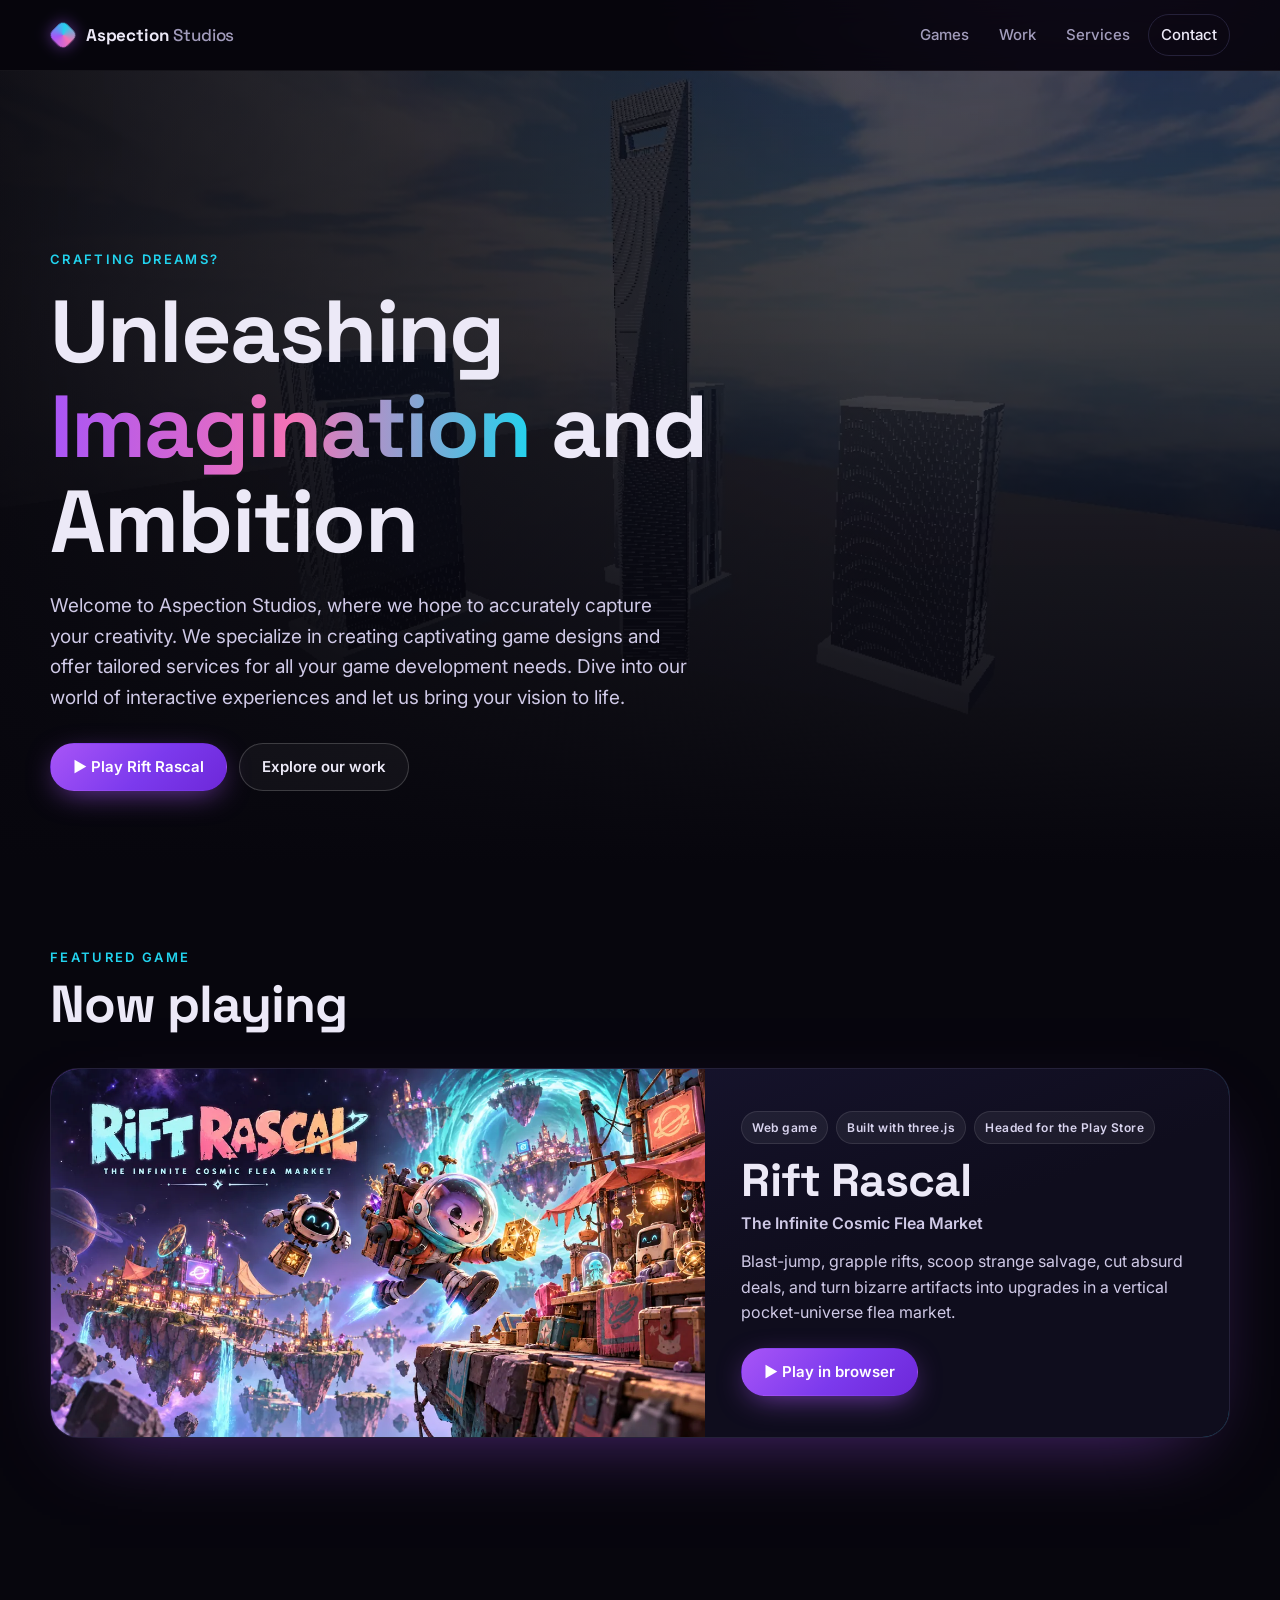
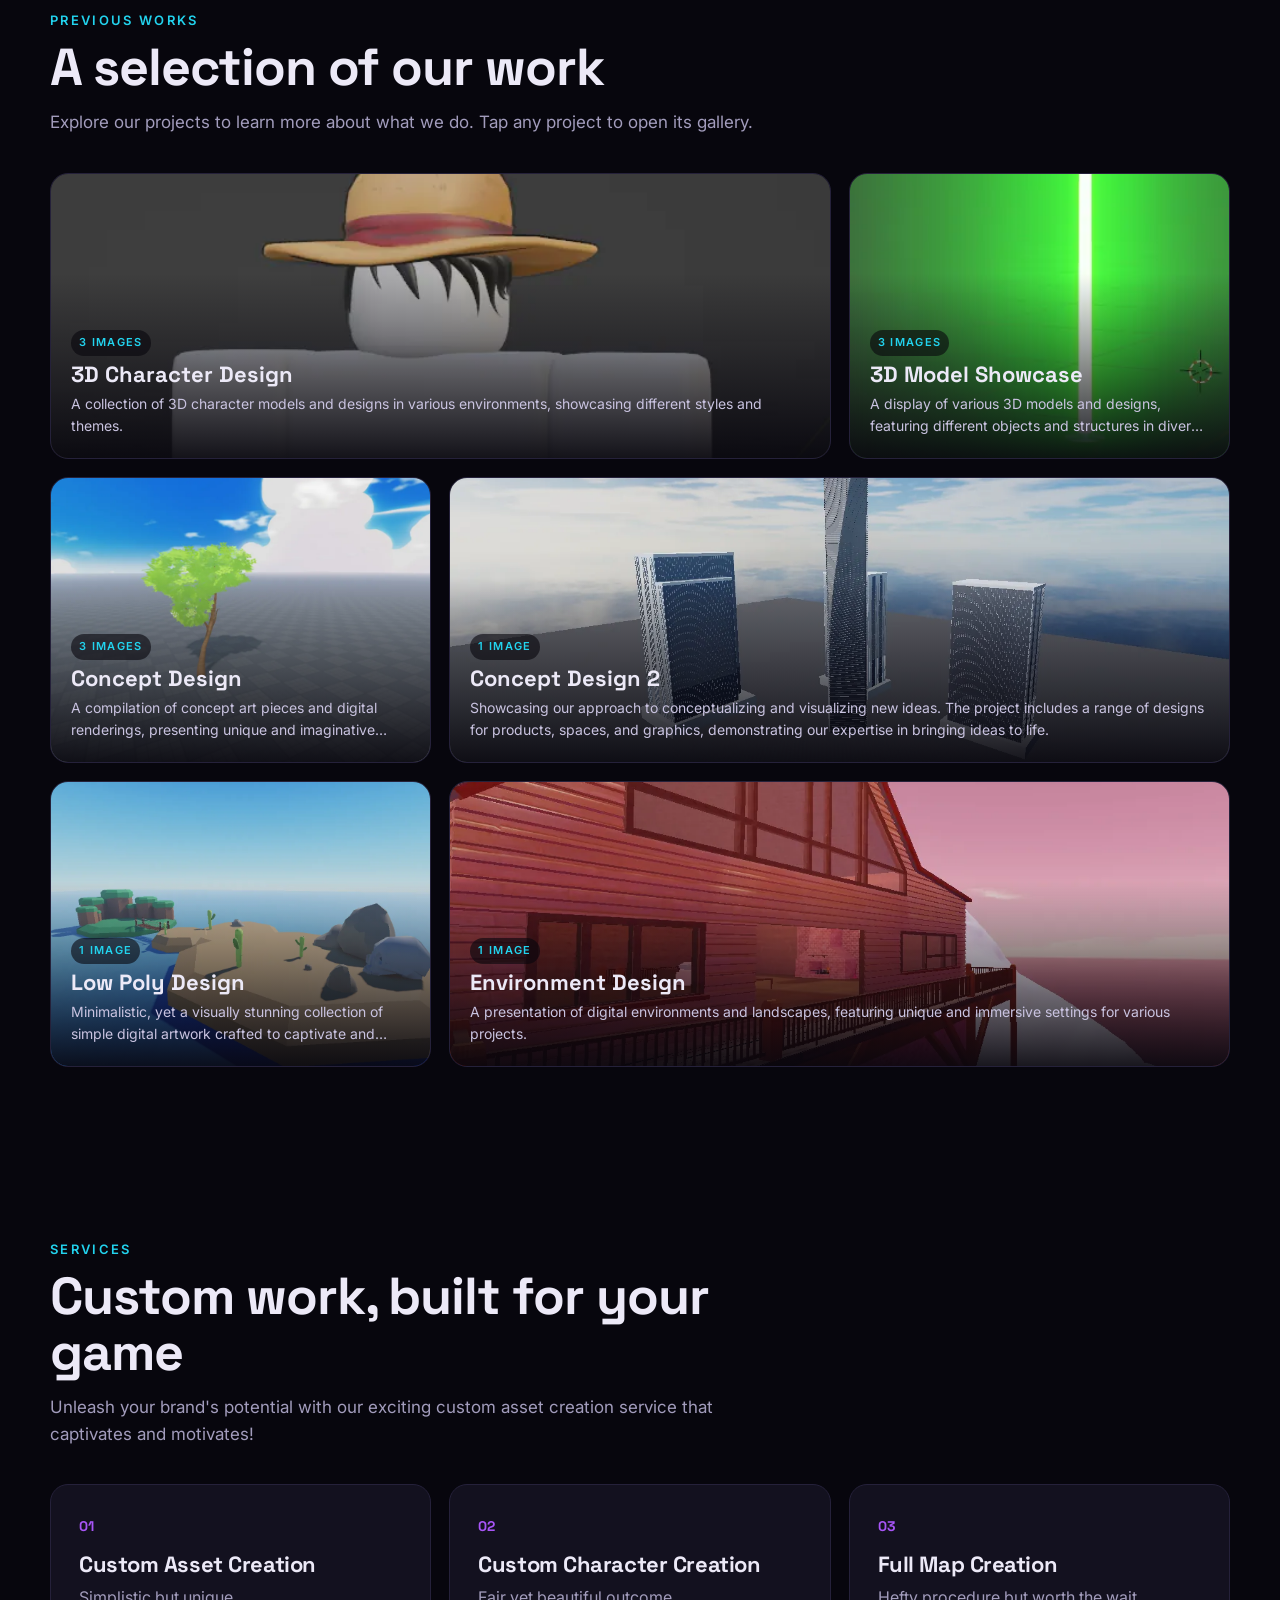
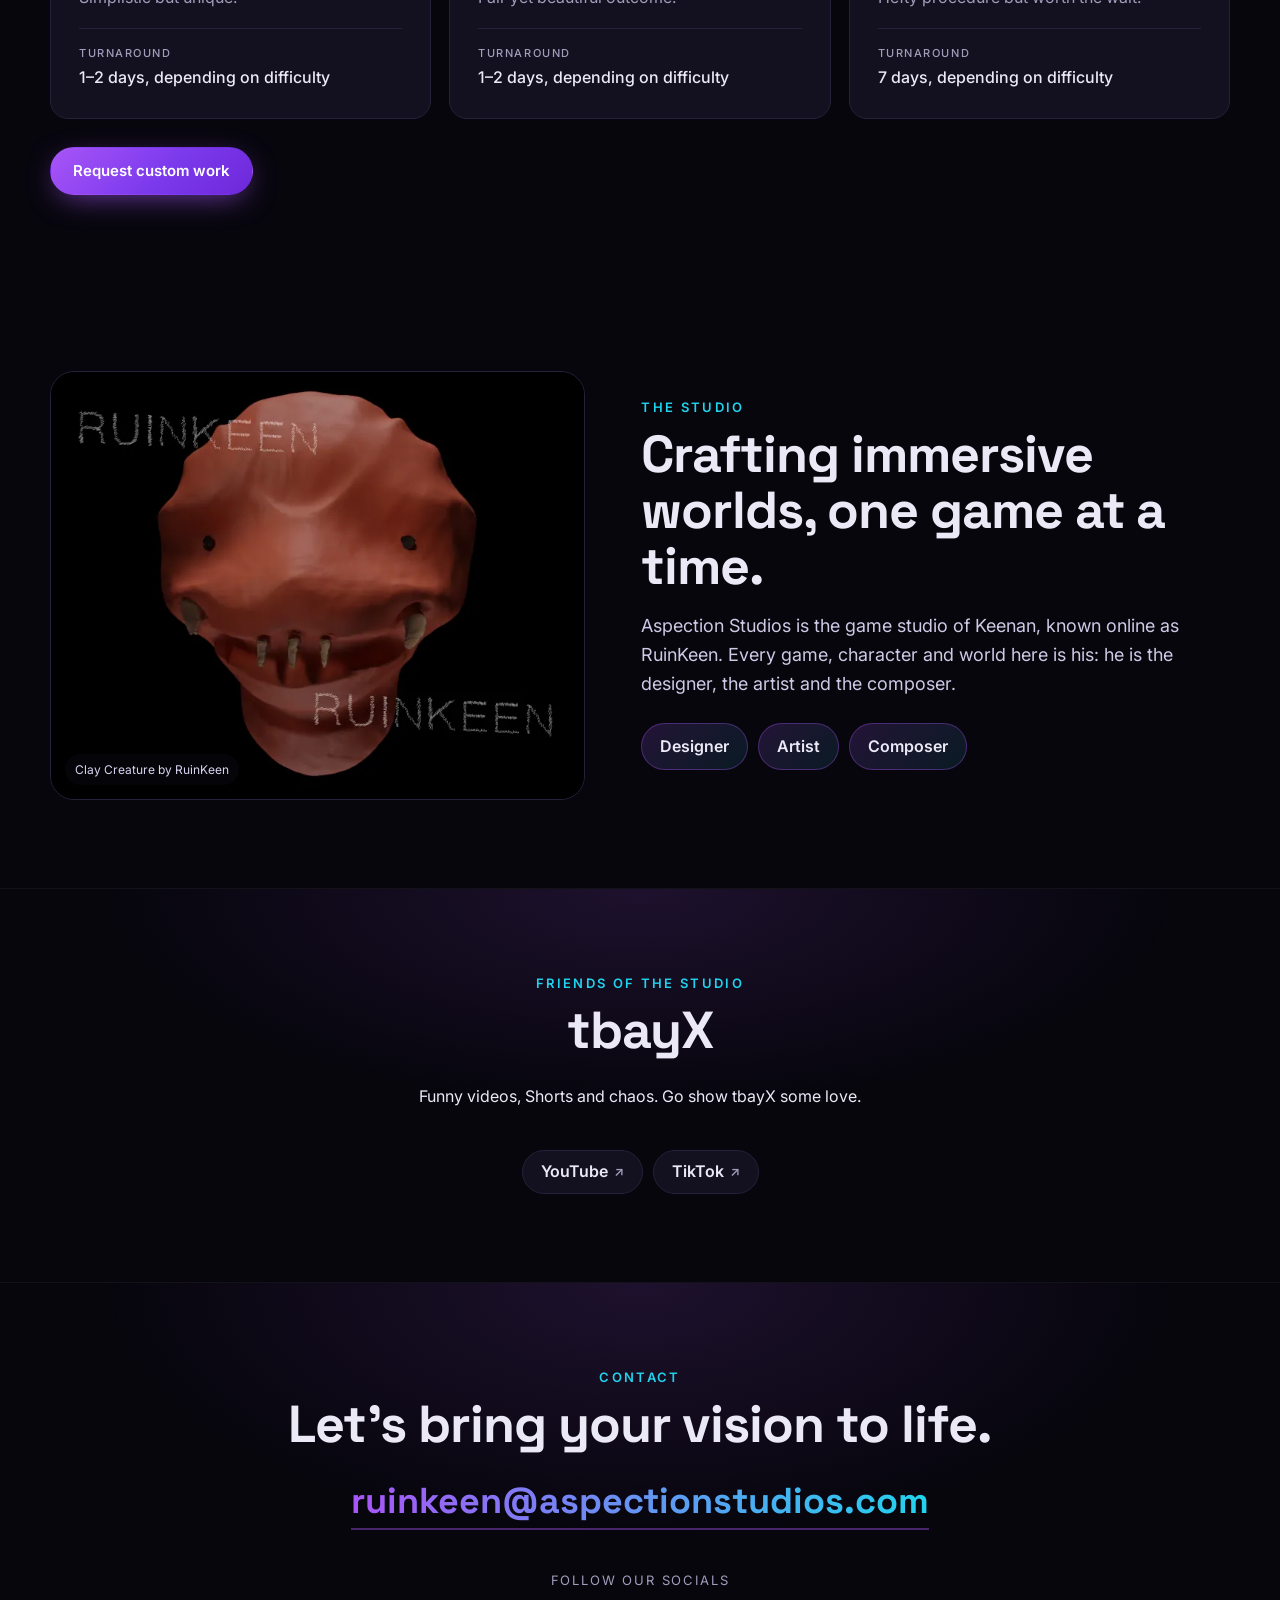
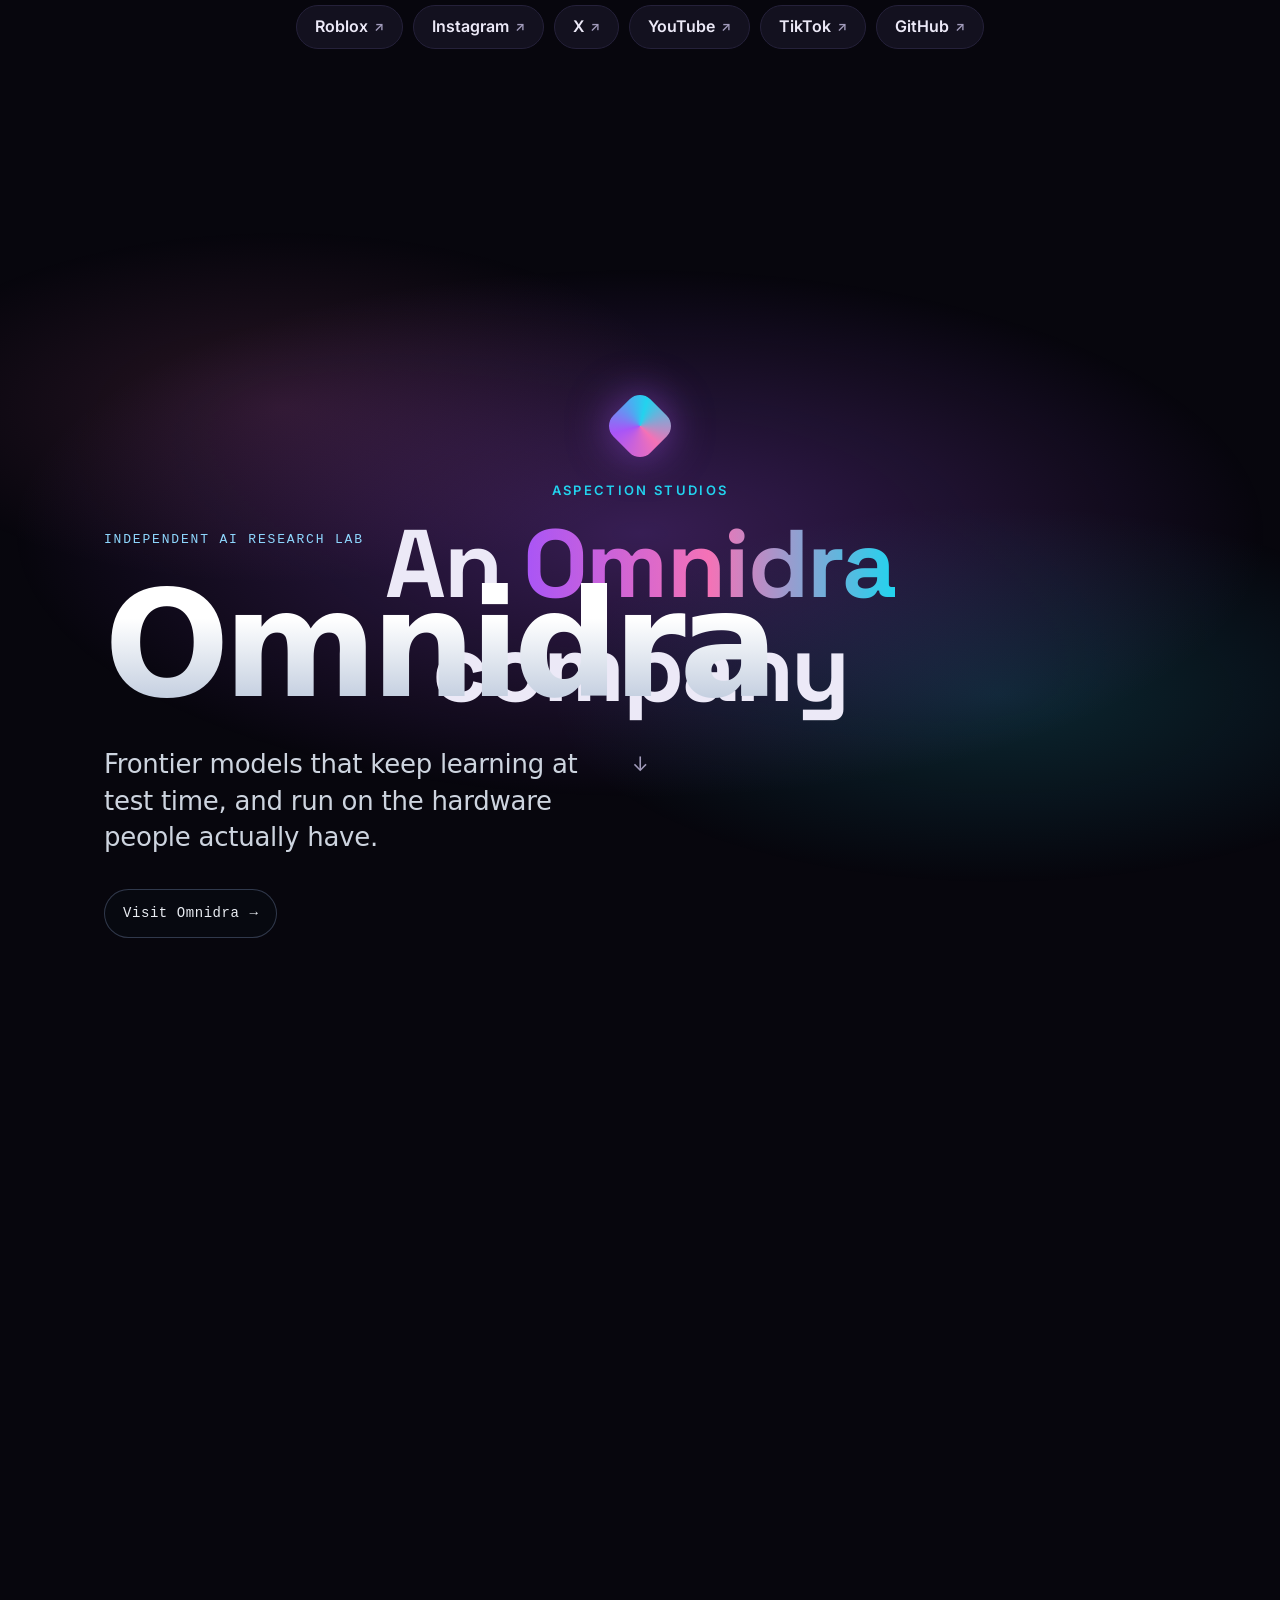
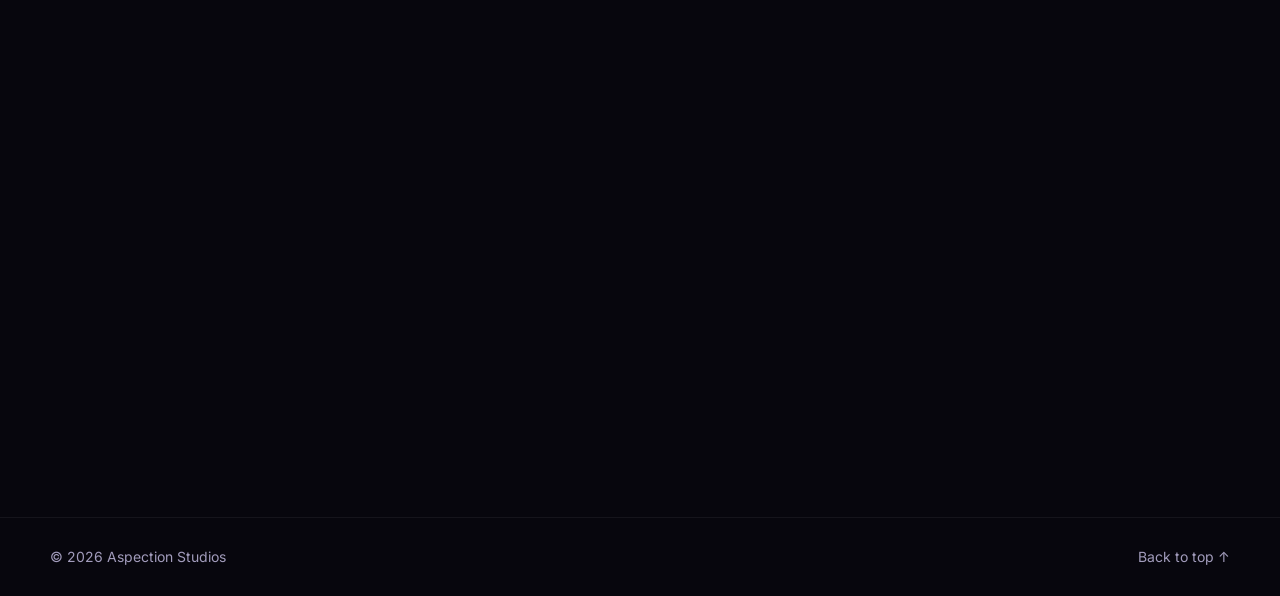
==== index.html @ e95fdbf9 "GitHub in the socials row; 'An Omnidra company' scroll crossfade into Omnidra; arrival intro from om" ====
<!doctype html>
<html lang="en">
<head>
<meta charset="utf-8">
<meta name="viewport" content="width=device-width, initial-scale=1, viewport-fit=cover">
<title>Aspection Studios — Crafting immersive worlds, one game at a time</title>
<meta name="description" content="Aspection Studios is an independent game studio. Game design, 3D characters, models and environments, and Rift Rascal, playable in your browser.">
<meta name="theme-color" content="#07060d">
<link rel="canonical" href="https://aspectionstudios.com/">
<meta property="og:type" content="website">
<meta property="og:title" content="Aspection Studios">
<meta property="og:description" content="Crafting immersive worlds, one game at a time. Play Rift Rascal in your browser.">
<meta property="og:url" content="https://aspectionstudios.com/">
<meta property="og:image" content="https://aspectionstudios.com/og.jpg">
<meta name="twitter:card" content="summary_large_image">
<link rel="icon" href="favicon.svg" type="image/svg+xml">
<link rel="preconnect" href="https://fonts.googleapis.com">
<link rel="preconnect" href="https://fonts.gstatic.com" crossorigin>
<link href="https://fonts.googleapis.com/css2?family=Space+Grotesk:wght@500;700&family=Inter:wght@400;500;600&display=swap" rel="stylesheet">
<script>try{if(/[?&]from=omnidra(&|$)/.test(location.search)&&!matchMedia("(prefers-reduced-motion: reduce)").matches)document.documentElement.classList.add("arrive")}catch(e){}</script>
<link rel="stylesheet" href="styles.css">
</head>
<body>
<a class="skip" href="#main">Skip to content</a>
<header class="nav" id="top">
  <a class="brand" href="#top" aria-label="Aspection Studios home"><span class="brand-mark" aria-hidden="true"></span><span>Aspection<b>Studios</b></span></a>
  <nav aria-label="Primary">
    <a href="#games">Games</a><a href="#work">Work</a><a href="#services">Services</a><a href="#contact" class="nav-cta">Contact</a>
  </nav>
</header>

<main id="main">
  <section class="hero">
    <div class="hero-bg" aria-hidden="true"><img src="img/concept2-towers.webp" alt="" fetchpriority="high"></div>
    <div class="hero-inner">
      <p class="eyebrow">Crafting Dreams?</p>
      <h1>Unleashing <span class="grad">Imagination</span> and Ambition</h1>
      <p class="lede">Welcome to Aspection Studios, where we hope to accurately capture your creativity. We specialize in creating captivating game designs and offer tailored services for all your game development needs. Dive into our world of interactive experiences and let us bring your vision to life.</p>
      <div class="hero-actions">
        <a class="btn btn-primary" href="https://riftrascal.sites.tab.bot/" target="_blank" rel="noopener">▶ Play Rift Rascal</a>
        <a class="btn btn-ghost" href="#work">Explore our work</a>
        <span class="btn btn-primary arrive-ghost" aria-hidden="true">Visit Aspection Studios <span>→</span></span>
      </div>
    </div>
  </section>

  <section class="section" id="games" aria-labelledby="games-h">
    <div class="section-head"><p class="kicker">Featured game</p><h2 id="games-h">Now playing</h2></div>
    <article class="feature">
      <a class="feature-art" href="https://riftrascal.sites.tab.bot/" target="_blank" rel="noopener" aria-label="Play Rift Rascal in your browser">
        <img src="img/rift-rascal.webp" alt="Rift Rascal: The Infinite Cosmic Flea Market" loading="lazy" decoding="async">
      </a>
      <div class="feature-body">
        <div class="tags"><span>Web game</span><span>Built with three.js</span><span>Headed for the Play Store</span></div>
        <h3>Rift Rascal</h3>
        <p class="feature-sub">The Infinite Cosmic Flea Market</p>
        <p>Blast-jump, grapple rifts, scoop strange salvage, cut absurd deals, and turn bizarre artifacts into upgrades in a vertical pocket-universe flea market.</p>
        <a class="btn btn-primary" href="https://riftrascal.sites.tab.bot/" target="_blank" rel="noopener">▶ Play in browser</a>
      </div>
    </article>
  </section>

  <section class="section" id="work" aria-labelledby="work-h">
    <div class="section-head"><p class="kicker">Previous works</p><h2 id="work-h">A selection of our work</h2><p class="section-sub">Explore our projects to learn more about what we do. Tap any project to open its gallery.</p></div>
    <div class="work-grid">
      <button class="work-card work-card--wide" type="button" data-project="char" aria-label="Open 3D Character Design gallery">
        <img src="img/char-straw-hat.webp" alt="3D Character Design" loading="lazy" decoding="async">
        <span class="work-meta"><span class="work-count">3 images</span><span class="work-title">3D Character Design</span><span class="work-desc">A collection of 3D character models and designs in various environments, showcasing different styles and themes.</span></span>
      </button>
      <button class="work-card" type="button" data-project="model" aria-label="Open 3D Model Showcase gallery">
        <img src="img/model-saber.webp" alt="3D Model Showcase" loading="lazy" decoding="async">
        <span class="work-meta"><span class="work-count">3 images</span><span class="work-title">3D Model Showcase</span><span class="work-desc">A display of various 3D models and designs, featuring different objects and structures in diverse settings.</span></span>
      </button>
      <button class="work-card" type="button" data-project="concept" aria-label="Open Concept Design gallery">
        <img src="img/concept-tree.webp" alt="Concept Design" loading="lazy" decoding="async">
        <span class="work-meta"><span class="work-count">3 images</span><span class="work-title">Concept Design</span><span class="work-desc">A compilation of concept art pieces and digital renderings, presenting unique and imaginative designs for various projects.</span></span>
      </button>
      <button class="work-card work-card--wide" type="button" data-project="concept2" aria-label="Open Concept Design 2 gallery">
        <img src="img/concept2-towers.webp" alt="Concept Design 2" loading="lazy" decoding="async">
        <span class="work-meta"><span class="work-count">1 image</span><span class="work-title">Concept Design 2</span><span class="work-desc">Showcasing our approach to conceptualizing and visualizing new ideas. The project includes a range of designs for products, spaces, and graphics, demonstrating our expertise in bringing ideas to life.</span></span>
      </button>
      <button class="work-card" type="button" data-project="lowpoly" aria-label="Open Low Poly Design gallery">
        <img src="img/lowpoly-island.webp" alt="Low Poly Design" loading="lazy" decoding="async">
        <span class="work-meta"><span class="work-count">1 image</span><span class="work-title">Low Poly Design</span><span class="work-desc">Minimalistic, yet a visually stunning collection of simple digital artwork crafted to captivate and inspire.</span></span>
      </button>
      <button class="work-card work-card--wide" type="button" data-project="env" aria-label="Open Environment Design gallery">
        <img src="img/env-cabin.webp" alt="Environment Design" loading="lazy" decoding="async">
        <span class="work-meta"><span class="work-count">1 image</span><span class="work-title">Environment Design</span><span class="work-desc">A presentation of digital environments and landscapes, featuring unique and immersive settings for various projects.</span></span>
      </button>
    </div>
  </section>

  <section class="section" id="services" aria-labelledby="services-h">
    <div class="section-head"><p class="kicker">Services</p><h2 id="services-h">Custom work, built for your game</h2><p class="section-sub">Unleash your brand's potential with our exciting custom asset creation service that captivates and motivates!</p></div>
    <div class="services">
      <article class="service"><span class="service-n">01</span><h3>Custom Asset Creation</h3><p>Simplistic but unique.</p><p class="turn"><span>Turnaround</span>1–2 days, depending on difficulty</p></article>
      <article class="service"><span class="service-n">02</span><h3>Custom Character Creation</h3><p>Fair yet beautiful outcome.</p><p class="turn"><span>Turnaround</span>1–2 days, depending on difficulty</p></article>
      <article class="service"><span class="service-n">03</span><h3>Full Map Creation</h3><p>Hefty procedure but worth the wait.</p><p class="turn"><span>Turnaround</span>7 days, depending on difficulty</p></article>
    </div>
    <div class="services-cta"><a class="btn btn-primary" href="mailto:ruinkeen@aspectionstudios.com?subject=Custom%20work%20request">Request custom work</a></div>
  </section>

  <section class="section studio" aria-labelledby="studio-h">
    <div class="studio-art"><img src="img/clay-creature.webp" alt="Clay Creature by RuinKeen" loading="lazy" decoding="async"><span class="cap">Clay Creature by RuinKeen</span></div>
    <div class="studio-body">
      <p class="kicker">The studio</p>
      <h2 id="studio-h">Crafting immersive worlds, one game at a time.</h2>
      <p>Aspection Studios is the game studio of Keenan, known online as RuinKeen. Every game, character and world here is his: he is the designer, the artist and the composer.</p>
      <ul class="roles"><li>Designer</li><li>Artist</li><li>Composer</li></ul>
    </div>
  </section>

  <section class="section contact friends" id="friends" aria-labelledby="friends-h">
    <p class="kicker">Friends of the studio</p>
    <h2 id="friends-h">tbayX</h2>
    <p>Funny videos, Shorts and chaos. Go show tbayX some love.</p>
    <div class="socials-wrap">
      <div class="socials">
          <a class="social" href="https://www.youtube.com/@rTbayXr" target="_blank" rel="noopener">YouTube<span aria-hidden="true">↗</span></a>
          <a class="social" href="https://www.tiktok.com/@tbayx" target="_blank" rel="noopener">TikTok<span aria-hidden="true">↗</span></a>
      </div>
    </div>
  </section>

  <section class="section contact" id="contact" aria-labelledby="contact-h">
    <p class="kicker">Contact</p>
    <h2 id="contact-h">Let's bring your vision to life.</h2>
    <a class="email" href="mailto:ruinkeen@aspectionstudios.com">ruinkeen@aspectionstudios.com</a>
    <div class="socials-wrap"><p class="small">Follow our socials</p>
      <div class="socials">
          <a class="social" href="https://www.roblox.com/groups/17064824/Aspection-Studios#!/about" target="_blank" rel="noopener">Roblox<span aria-hidden="true">↗</span></a>
          <a class="social" href="https://www.instagram.com/ruinkeen" target="_blank" rel="noopener">Instagram<span aria-hidden="true">↗</span></a>
          <a class="social" href="https://x.com/ruinkeenn" target="_blank" rel="noopener">X<span aria-hidden="true">↗</span></a>
          <a class="social" href="https://www.youtube.com/@RuinKeen" target="_blank" rel="noopener">YouTube<span aria-hidden="true">↗</span></a>
          <a class="social" href="https://www.tiktok.com/@realruinkeen" target="_blank" rel="noopener">TikTok<span aria-hidden="true">↗</span></a>
          <a class="social" href="https://github.com/AspectionStudios" target="_blank" rel="noopener">GitHub<span aria-hidden="true">↗</span></a>
      </div>
    </div>
  </section>
  <section class="xf xf-omni" id="omnidra" aria-labelledby="xf-h" data-end>
    <div class="xf-stage">
      <div class="xf-bg xf-bg-from" aria-hidden="true"></div>
      <div class="xf-bg xf-bg-to" aria-hidden="true"><div class="xo-glow"></div><canvas class="xo-field"></canvas><div class="xo-veil"></div></div>
      <div class="xf-from">
        <span class="xf-mark" aria-hidden="true"></span>
        <p class="kicker">Aspection Studios</p>
        <h2 id="xf-h">An <span class="grad">Omnidra</span> company</h2>
        <p class="xf-hint" aria-hidden="true">↓</p>
      </div>
      <div class="xf-to xo">
        <div class="xo-nav" aria-hidden="true">
          <span class="xo-brand"><svg class="xo-mark" viewBox="0 0 32 32" aria-hidden="true"><circle cx="13.5" cy="18.5" r="9" fill="none" stroke="currentColor" stroke-width="2.6"/><circle cx="25.8" cy="6.2" r="3.9" fill="#8fd8ff"/></svg><span>Omnidra</span></span>
          <span class="xo-links"><span>Research</span><span>Contact</span></span>
        </div>
        <div class="xo-copy">
          <p class="xo-eyebrow">Independent AI research lab</p>
          <p class="xo-h1">Omnidra</p>
          <p class="xo-mission">Frontier models that keep learning at test time, and run on the hardware people actually have.</p>
          <a class="xo-cta" href="https://omnidraglobal.com/?from=aspection">Visit Omnidra <span aria-hidden="true">→</span></a>
        </div>
      </div>
    </div>
  </section>
</main>

<footer class="foot"><span>© 2026 Aspection Studios</span><a href="#top">Back to top ↑</a></footer>

<dialog class="lightbox" id="lightbox" aria-label="Project gallery">
  <div class="lb-top"><h3 id="lb-title"></h3><span id="lb-count"></span><button class="lb-close" type="button" aria-label="Close gallery">✕</button></div>
  <div class="lb-stage"><button class="lb-nav lb-prev" type="button" aria-label="Previous image">‹</button><img id="lb-img" alt=""><button class="lb-nav lb-next" type="button" aria-label="Next image">›</button></div>
</dialog>
<script>window.GALLERY={"char": {"title": "3D Character Design", "images": ["img/char-straw-hat.webp", "img/char-demon.webp", "img/char-blue.webp"]}, "model": {"title": "3D Model Showcase", "images": ["img/model-saber.webp", "img/model-car.webp", "img/model-glass.webp"]}, "concept": {"title": "Concept Design", "images": ["img/concept-tree.webp", "img/concept-house.webp", "img/concept-hand.webp"]}, "concept2": {"title": "Concept Design 2", "images": ["img/concept2-towers.webp"]}, "lowpoly": {"title": "Low Poly Design", "images": ["img/lowpoly-island.webp"]}, "env": {"title": "Environment Design", "images": ["img/env-cabin.webp"]}};</script>
<script src="script.js" defer></script>
</body>
</html>
---- styles.css ----
:root{--bg:#07060d;--bg2:#0e0c1a;--card:#13111f;--line:#25213a;--txt:#ece9f7;--mut:#a29cbc;--a1:#a855f7;--a2:#22d3ee;--a3:#f472b6;--r:18px;--max:1180px}
*{box-sizing:border-box;margin:0;padding:0}
html{scroll-behavior:smooth;-webkit-text-size-adjust:100%}
body{background:var(--bg);color:var(--txt);font:400 16px/1.6 Inter,system-ui,-apple-system,Segoe UI,Roboto,sans-serif;overflow-x:hidden;-webkit-font-smoothing:antialiased}
body::before{content:"";position:fixed;inset:0;pointer-events:none;z-index:0;background:radial-gradient(60vw 40vw at 85% -5%,rgba(168,85,247,.16),transparent 60%),radial-gradient(50vw 40vw at -10% 40%,rgba(34,211,238,.08),transparent 60%)}
img{display:block;max-width:100%}
a{color:inherit}
h1,h2,h3{font-family:"Space Grotesk",Inter,system-ui,sans-serif;line-height:1.08;letter-spacing:-.02em}
:focus-visible{outline:2px solid var(--a2);outline-offset:3px;border-radius:6px}
.skip{position:absolute;left:-999px;top:8px;background:#fff;color:#000;padding:8px 12px;border-radius:8px;z-index:99}.skip:focus{left:8px}
.nav{position:sticky;top:0;z-index:20;display:flex;align-items:center;justify-content:space-between;gap:16px;padding:14px max(20px,calc((100vw - var(--max))/2));background:rgba(7,6,13,.72);backdrop-filter:blur(14px);-webkit-backdrop-filter:blur(14px);border-bottom:1px solid rgba(255,255,255,.06)}
.brand{display:flex;align-items:center;gap:10px;text-decoration:none;font:700 17px "Space Grotesk",sans-serif;letter-spacing:-.01em}
.brand b{font-weight:500;color:var(--mut);margin-left:5px}
.brand-mark{width:26px;height:26px;border-radius:8px;background:conic-gradient(from 210deg,var(--a1),var(--a2),var(--a3),var(--a1));box-shadow:0 0 18px rgba(168,85,247,.5);transform:rotate(45deg) scale(.82)}
.nav nav{display:flex;gap:6px;align-items:center}
.nav nav a{text-decoration:none;color:var(--mut);font-weight:500;font-size:15px;padding:8px 12px;border-radius:999px;transition:color .2s,background .2s}
.nav nav a:hover{color:var(--txt);background:rgba(255,255,255,.05)}
.nav .nav-cta{color:var(--txt);border:1px solid var(--line)}
main{position:relative;z-index:1}
.hero{position:relative;min-height:min(88vh,820px);display:flex;align-items:flex-end;padding:120px max(20px,calc((100vw - var(--max))/2)) 72px;overflow:hidden}
.hero-bg{position:absolute;inset:0}
.hero-bg img{width:100%;height:100%;object-fit:cover;opacity:.55;transform:scale(1.06);animation:drift 24s ease-in-out infinite alternate}
.hero-bg::after{content:"";position:absolute;inset:0;background:linear-gradient(180deg,rgba(7,6,13,.35) 0%,rgba(7,6,13,.55) 45%,var(--bg) 100%),linear-gradient(90deg,rgba(7,6,13,.85),transparent 70%)}
@keyframes drift{to{transform:scale(1.14) translate(-1.5%,-1%)}}
.hero-inner{position:relative;max-width:760px}
.eyebrow,.kicker{font:600 13px/1 Inter,sans-serif;letter-spacing:.18em;text-transform:uppercase;color:var(--a2)}
.hero h1{font-size:clamp(42px,7.4vw,88px);margin:18px 0 22px;font-weight:700}
.grad{background:linear-gradient(90deg,var(--a1),var(--a3) 50%,var(--a2));-webkit-background-clip:text;background-clip:text;color:transparent}
.lede{font-size:clamp(16px,1.6vw,19px);color:#cfc9e6;max-width:640px}
.hero-actions{display:flex;flex-wrap:wrap;gap:12px;margin-top:30px}
.btn{display:inline-flex;align-items:center;justify-content:center;gap:8px;min-height:48px;padding:0 22px;border-radius:999px;font-weight:600;font-size:15px;text-decoration:none;transition:transform .15s,box-shadow .2s,background .2s;border:1px solid transparent}
.btn:hover{transform:translateY(-2px)}
.btn-primary{background:linear-gradient(135deg,var(--a1),#7c3aed 55%,#6d28d9);color:#fff;box-shadow:0 8px 30px -8px rgba(168,85,247,.7)}
.btn-primary:hover{box-shadow:0 12px 40px -8px rgba(168,85,247,.9)}
.btn-ghost{border-color:rgba(255,255,255,.18);background:rgba(255,255,255,.04)}
.section{padding:88px max(20px,calc((100vw - var(--max))/2))}
.section-head{max-width:720px;margin-bottom:36px}
.section-head h2,.studio h2,.contact h2{font-size:clamp(30px,4.4vw,52px);margin-top:12px}
.section-sub{color:var(--mut);margin-top:14px;font-size:17px}
.feature{display:grid;grid-template-columns:1.25fr 1fr;border:1px solid var(--line);border-radius:28px;overflow:hidden;background:linear-gradient(160deg,#1b1838,#0f0d1d 60%);box-shadow:0 30px 80px -40px rgba(168,85,247,.55);position:relative}
.feature::before{content:"";position:absolute;inset:-1px;border-radius:28px;padding:1px;background:linear-gradient(135deg,rgba(168,85,247,.8),transparent 40%,rgba(34,211,238,.6));-webkit-mask:linear-gradient(#000 0 0) content-box,linear-gradient(#000 0 0);-webkit-mask-composite:xor;mask-composite:exclude;pointer-events:none}
.feature-art{display:block;overflow:hidden;aspect-ratio:16/9}
.feature-art img{width:100%;height:100%;object-fit:cover;transition:transform .6s}
.feature-art:hover img{transform:scale(1.04)}
.feature-body{padding:36px;display:flex;flex-direction:column;justify-content:center;gap:12px}
.feature-body h3{font-size:clamp(32px,3.6vw,46px)}
.feature-sub{color:var(--a2);font-weight:600;margin-top:-6px}
.feature-body p{color:#cfc9e6}
.feature-body .btn{align-self:flex-start;margin-top:10px}
.tags{display:flex;flex-wrap:wrap;gap:8px}
.tags span{font-size:12px;font-weight:600;letter-spacing:.04em;padding:6px 10px;border-radius:999px;background:rgba(255,255,255,.06);border:1px solid rgba(255,255,255,.1);color:#d9d4ef}
.work-grid{display:grid;grid-template-columns:repeat(3,1fr);gap:18px}
.work-card{position:relative;display:block;width:100%;aspect-ratio:4/3;border:1px solid var(--line);border-radius:var(--r);overflow:hidden;background:var(--card);cursor:pointer;text-align:left;color:inherit;font:inherit;padding:0}
.work-card--wide{grid-column:span 2;aspect-ratio:auto}
.work-card img{position:absolute;inset:0;width:100%;height:100%;object-fit:cover;transition:transform .6s,filter .3s}
.work-card::after{content:"";position:absolute;inset:0;background:linear-gradient(180deg,transparent 35%,rgba(7,6,13,.92))}
.work-card:hover img{transform:scale(1.06)}
.work-meta{position:absolute;left:0;right:0;bottom:0;z-index:1;padding:20px;display:flex;flex-direction:column;gap:6px}
.work-count{align-self:flex-start;font-size:11px;font-weight:600;letter-spacing:.12em;text-transform:uppercase;color:var(--a2);background:rgba(7,6,13,.6);padding:4px 8px;border-radius:999px}
.work-title{font:700 22px/1.15 "Space Grotesk",sans-serif}
.work-desc{font-size:14px;color:#c9c3e0;display:-webkit-box;-webkit-line-clamp:2;-webkit-box-orient:vertical;overflow:hidden}
.services{display:grid;grid-template-columns:repeat(3,1fr);gap:18px}
.service{position:relative;padding:28px;border-radius:var(--r);background:var(--card);border:1px solid var(--line);transition:border-color .2s,transform .2s}
.service:hover{border-color:rgba(168,85,247,.55);transform:translateY(-3px)}
.service-n{font:700 14px "Space Grotesk",sans-serif;color:var(--a1)}
.service h3{font-size:22px;margin:14px 0 8px}
.service p{color:var(--mut)}
.turn{margin-top:18px;padding-top:16px;border-top:1px solid var(--line);color:var(--txt)!important;font-weight:500}
.turn span{display:block;font-size:11px;letter-spacing:.14em;text-transform:uppercase;color:var(--mut);margin-bottom:2px}
.services-cta{margin-top:28px}
.studio{display:grid;grid-template-columns:1fr 1.1fr;gap:56px;align-items:center}
.studio-art{position:relative;border-radius:24px;overflow:hidden;border:1px solid var(--line)}
.studio-art img{width:100%;aspect-ratio:5/4;object-fit:cover}
.cap{position:absolute;left:14px;bottom:14px;font-size:12px;padding:6px 10px;border-radius:999px;background:rgba(7,6,13,.7);color:#d9d4ef}
.studio-body p:not(.kicker){color:#cfc9e6;font-size:18px;margin-top:18px}
.roles{list-style:none;display:flex;flex-wrap:wrap;gap:10px;margin-top:24px}
.roles li{padding:10px 18px;border-radius:999px;font-weight:600;background:linear-gradient(135deg,rgba(168,85,247,.18),rgba(34,211,238,.1));border:1px solid rgba(168,85,247,.35)}
.contact{text-align:center;background:radial-gradient(60% 80% at 50% 0%,rgba(168,85,247,.14),transparent 70%);border-top:1px solid rgba(255,255,255,.05)}
.contact h2{max-width:760px;margin:12px auto 26px}
.email{display:inline-block;font:700 clamp(20px,3.4vw,36px) "Space Grotesk",sans-serif;text-decoration:none;background:linear-gradient(90deg,var(--a1),var(--a2));-webkit-background-clip:text;background-clip:text;color:transparent;word-break:break-all;padding-bottom:4px;border-bottom:2px solid rgba(168,85,247,.4)}
.socials-wrap{margin-top:40px}
.small{color:var(--mut);font-size:13px;letter-spacing:.14em;text-transform:uppercase}
.socials{display:flex;flex-wrap:wrap;justify-content:center;gap:10px;margin-top:14px}
.social{display:inline-flex;gap:6px;align-items:center;min-height:44px;padding:0 18px;border-radius:999px;border:1px solid var(--line);background:var(--card);text-decoration:none;font-weight:600;transition:border-color .2s,background .2s}
.social span{color:var(--mut);font-size:13px}
.social:hover{border-color:var(--a1);background:#1a1630}
.foot{position:relative;z-index:1;display:flex;justify-content:space-between;gap:16px;padding:28px max(20px,calc((100vw - var(--max))/2)) calc(28px + env(safe-area-inset-bottom));color:var(--mut);font-size:14px;border-top:1px solid rgba(255,255,255,.06)}
.foot a{text-decoration:none}
.lightbox{border:0;padding:0;background:transparent;max-width:100vw;max-height:100vh;width:100vw;height:100dvh;color:var(--txt)}
.lightbox::backdrop{background:rgba(4,3,9,.92);backdrop-filter:blur(6px)}
.lightbox[open]{display:flex;flex-direction:column}
.lb-top{display:flex;align-items:center;gap:14px;padding:16px 20px}
.lb-top h3{font-size:20px;flex:1}
#lb-count{color:var(--mut);font-size:14px}
.lb-close{width:44px;height:44px;border-radius:50%;border:1px solid var(--line);background:var(--card);color:var(--txt);font-size:18px;cursor:pointer}
.lb-stage{flex:1;display:flex;align-items:center;justify-content:center;gap:12px;padding:0 12px 24px;min-height:0}
.lb-stage img{max-width:min(1200px,100%);max-height:100%;object-fit:contain;border-radius:12px}
.lb-nav{flex:none;width:48px;height:48px;border-radius:50%;border:1px solid var(--line);background:var(--card);color:var(--txt);font-size:28px;line-height:1;cursor:pointer}
.lb-nav[hidden]{display:none}
.reveal{opacity:0;transform:translateY(18px);transition:opacity .7s,transform .7s}
.reveal.in{opacity:1;transform:none}
@media (max-width:900px){
 .feature{grid-template-columns:1fr}
 .work-grid{grid-template-columns:1fr 1fr}
 .work-card--wide{grid-column:auto;aspect-ratio:4/3}
 .work-card:first-child,.work-card:last-child{grid-column:span 2;aspect-ratio:16/9}
 .services{grid-template-columns:1fr}
 .studio{grid-template-columns:1fr;gap:32px}
}
@media (max-width:600px){
 .nav{padding:12px 16px}
 .nav nav a:not(.nav-cta){display:none}
 .hero{min-height:auto;padding:96px 20px 56px}
 .section{padding:64px 20px}
 .feature-body{padding:24px}
 .feature-body .btn,.hero-actions .btn{width:100%}
 .work-grid{grid-template-columns:1fr;gap:14px}
 .work-card,.work-card--wide,.work-card:first-child,.work-card:last-child{grid-column:auto;aspect-ratio:4/3}
 .lb-stage{flex-direction:column;gap:0;padding-bottom:12px}
 .lb-stage{position:relative}
 .lb-nav{position:absolute;bottom:20px}
 .lb-prev{left:calc(50% - 60px)}.lb-next{right:calc(50% - 60px)}
 .lb-stage img{max-height:calc(100% - 80px)}
 .foot{flex-direction:column;align-items:center}
}
/* ---- Cross-site crossfade: Aspection -> Omnidra (end frame = top of omnidraglobal.com) ---- */
.xf{--out:1;--bg:1;--in:1;--nav:1;position:relative;z-index:1;height:220vh}
.xf-stage{position:sticky;top:0;height:100vh;overflow:hidden;isolation:isolate}
.xf-bg{position:absolute;inset:0;pointer-events:none}
.xf-bg-from{opacity:calc(1 - var(--bg));background:radial-gradient(70% 42% at 50% 44%,rgba(168,85,247,.30),transparent 70%),radial-gradient(50% 30% at 78% 62%,rgba(34,211,238,.16),transparent 70%),radial-gradient(45% 28% at 22% 30%,rgba(244,114,182,.14),transparent 70%)}
.xf-bg-to{background:#06070a;opacity:var(--bg);overflow:hidden}
.xo-glow{position:absolute;inset:-20%;opacity:.55;background:radial-gradient(40% 35% at 70% 38%,rgba(75,140,255,.22),transparent 70%),radial-gradient(30% 28% at 28% 62%,rgba(143,216,255,.12),transparent 70%),radial-gradient(60% 50% at 50% 50%,rgba(30,50,110,.25),transparent 75%);animation:xodrift 26s ease-in-out infinite alternate}
.xf-no-field .xo-glow{opacity:1}
@keyframes xodrift{from{transform:translate3d(-3%,-2%,0) scale(1)}to{transform:translate3d(3%,2%,0) scale(1.08)}}
.xo-field{position:absolute;inset:0;width:100%;height:100%}
.xo-veil{position:absolute;inset:0;background:linear-gradient(180deg,rgba(6,7,10,.55) 0%,rgba(6,7,10,0) 22%,rgba(6,7,10,0) 48%,rgba(6,7,10,.78) 82%,#06070a 100%),linear-gradient(90deg,rgba(6,7,10,.55) 0%,rgba(6,7,10,0) 60%)}
.xf-from{position:absolute;inset:0;display:flex;flex-direction:column;align-items:center;justify-content:center;text-align:center;padding:0 24px;opacity:calc(1 - var(--out));transform:translate3d(0,calc(var(--out) * -48px),0) scale(calc(1 - var(--out) * .05));will-change:opacity,transform}
.xf-mark{width:64px;height:64px;border-radius:18px;margin-bottom:26px;background:conic-gradient(from 210deg,var(--a1),var(--a2),var(--a3),var(--a1));box-shadow:0 0 50px rgba(168,85,247,.55);transform:rotate(calc(45deg + var(--out) * 90deg)) scale(.82)}
.xf-from h2{font-size:clamp(40px,8vw,96px);margin-top:16px;font-weight:700;max-width:12ch}
.xf-hint{margin-top:28px;color:var(--mut);font-size:20px;animation:xfbob 1.8s ease-in-out infinite}
@keyframes xfbob{50%{transform:translateY(6px)}}
.xo{position:absolute;inset:0;display:flex;flex-direction:column;font-family:ui-sans-serif,system-ui,-apple-system,"Segoe UI",Roboto,"Helvetica Neue",Arial,sans-serif;font-size:17px;line-height:1.6;color:#e9edf3;text-align:left}
.xo-nav,.xo-copy{width:100%;max-width:1120px;margin-left:auto;margin-right:auto;padding-left:max(24px,env(safe-area-inset-left));padding-right:max(24px,env(safe-area-inset-right))}
.xo-nav{display:flex;align-items:center;justify-content:space-between;padding-top:max(22px,env(safe-area-inset-top));padding-bottom:12px;opacity:var(--nav);transform:translate3d(0,calc((1 - var(--nav)) * -14px),0)}
.xo-brand{display:inline-flex;align-items:center;gap:10px;font-weight:600;letter-spacing:.02em}
.xo-mark{width:28px;height:28px;color:#e9edf3}
.xo-links{display:flex;gap:26px;font:14px/1.6 ui-monospace,SFMono-Regular,"SF Mono",Menlo,Consolas,"Liberation Mono",monospace;letter-spacing:.04em;color:#8e97a7}
.xo-links span{padding:6px 0}
.xo-copy{margin-top:auto;padding-top:80px;padding-bottom:clamp(64px,11vh,120px);padding-bottom:calc(clamp(64px,11vh,120px) + 100vh - 100svh);opacity:var(--in);transform:translate3d(0,calc((1 - var(--in)) * 28px),0);will-change:opacity,transform}
.xo-eyebrow{font:13px/1.6 ui-monospace,SFMono-Regular,"SF Mono",Menlo,Consolas,"Liberation Mono",monospace;letter-spacing:.14em;text-transform:uppercase;color:#8fd8ff}
.xo-h1{font-size:clamp(64px,17vw,148px);line-height:.92;letter-spacing:-.045em;font-weight:600;margin:.18em 0 .22em;background:linear-gradient(180deg,#fff 30%,#b9c6da 100%);-webkit-background-clip:text;background-clip:text;color:transparent}
.xo-mission{font-size:clamp(19px,2.3vw,26px);line-height:1.4;color:#cdd4df;max-width:30ch;margin:0 0 34px;letter-spacing:-.01em}
.xo-cta{display:inline-flex;align-items:center;gap:10px;font:14px/1.6 ui-monospace,SFMono-Regular,"SF Mono",Menlo,Consolas,"Liberation Mono",monospace;letter-spacing:.04em;text-decoration:none;color:#e9edf3;padding:12px 18px;border:1px solid rgba(170,200,255,.25);border-radius:999px;background:rgba(10,14,22,.45);-webkit-backdrop-filter:blur(6px);backdrop-filter:blur(6px);transition:border-color .2s,background .2s}
.xo-cta:hover{border-color:#8fd8ff;background:rgba(20,30,46,.6)}
.xo-cta:focus-visible{outline-color:#8fd8ff}
.xf:not([data-end]) .xo-cta{pointer-events:none}
html.xf-js .nav{transform:translate3d(0,calc(var(--xnav,0) * -110%),0)}
.xf-rm .xf-from,.xf-rm .xf-bg-to,.xf-rm .xo-copy,.xf-rm .xo-nav{transition:opacity .5s ease;transform:none}
@media (max-width:760px){
 .xo{font-size:16px}
 .xo-links{gap:18px;font-size:13px}
 .xo-veil{background:linear-gradient(180deg,rgba(6,7,10,.5) 0%,rgba(6,7,10,0) 20%,rgba(6,7,10,0) 40%,rgba(6,7,10,.82) 78%,#06070a 100%)}
}
/* arriving from omnidraglobal.com: start on the frame its studio section ended on, then settle */
.arrive-ghost{display:none}
.hero-actions{position:relative}
.arrive .arrive-ghost{display:inline-flex;position:absolute;left:0;top:0;pointer-events:none}
.arrive .hero-actions>a,.arrive main>section:not(.hero),.arrive .foot{opacity:0}
.arrive.arrive-go .arrive-ghost{opacity:0;transition:opacity .7s ease}
.arrive.arrive-go .hero-actions>a,.arrive.arrive-go main>section:not(.hero),.arrive.arrive-go .foot{opacity:1;transition:opacity .8s ease .1s}
@media (prefers-reduced-motion:reduce){*{animation:none!important;transition:none!important}.reveal{opacity:1;transform:none}html{scroll-behavior:auto}}
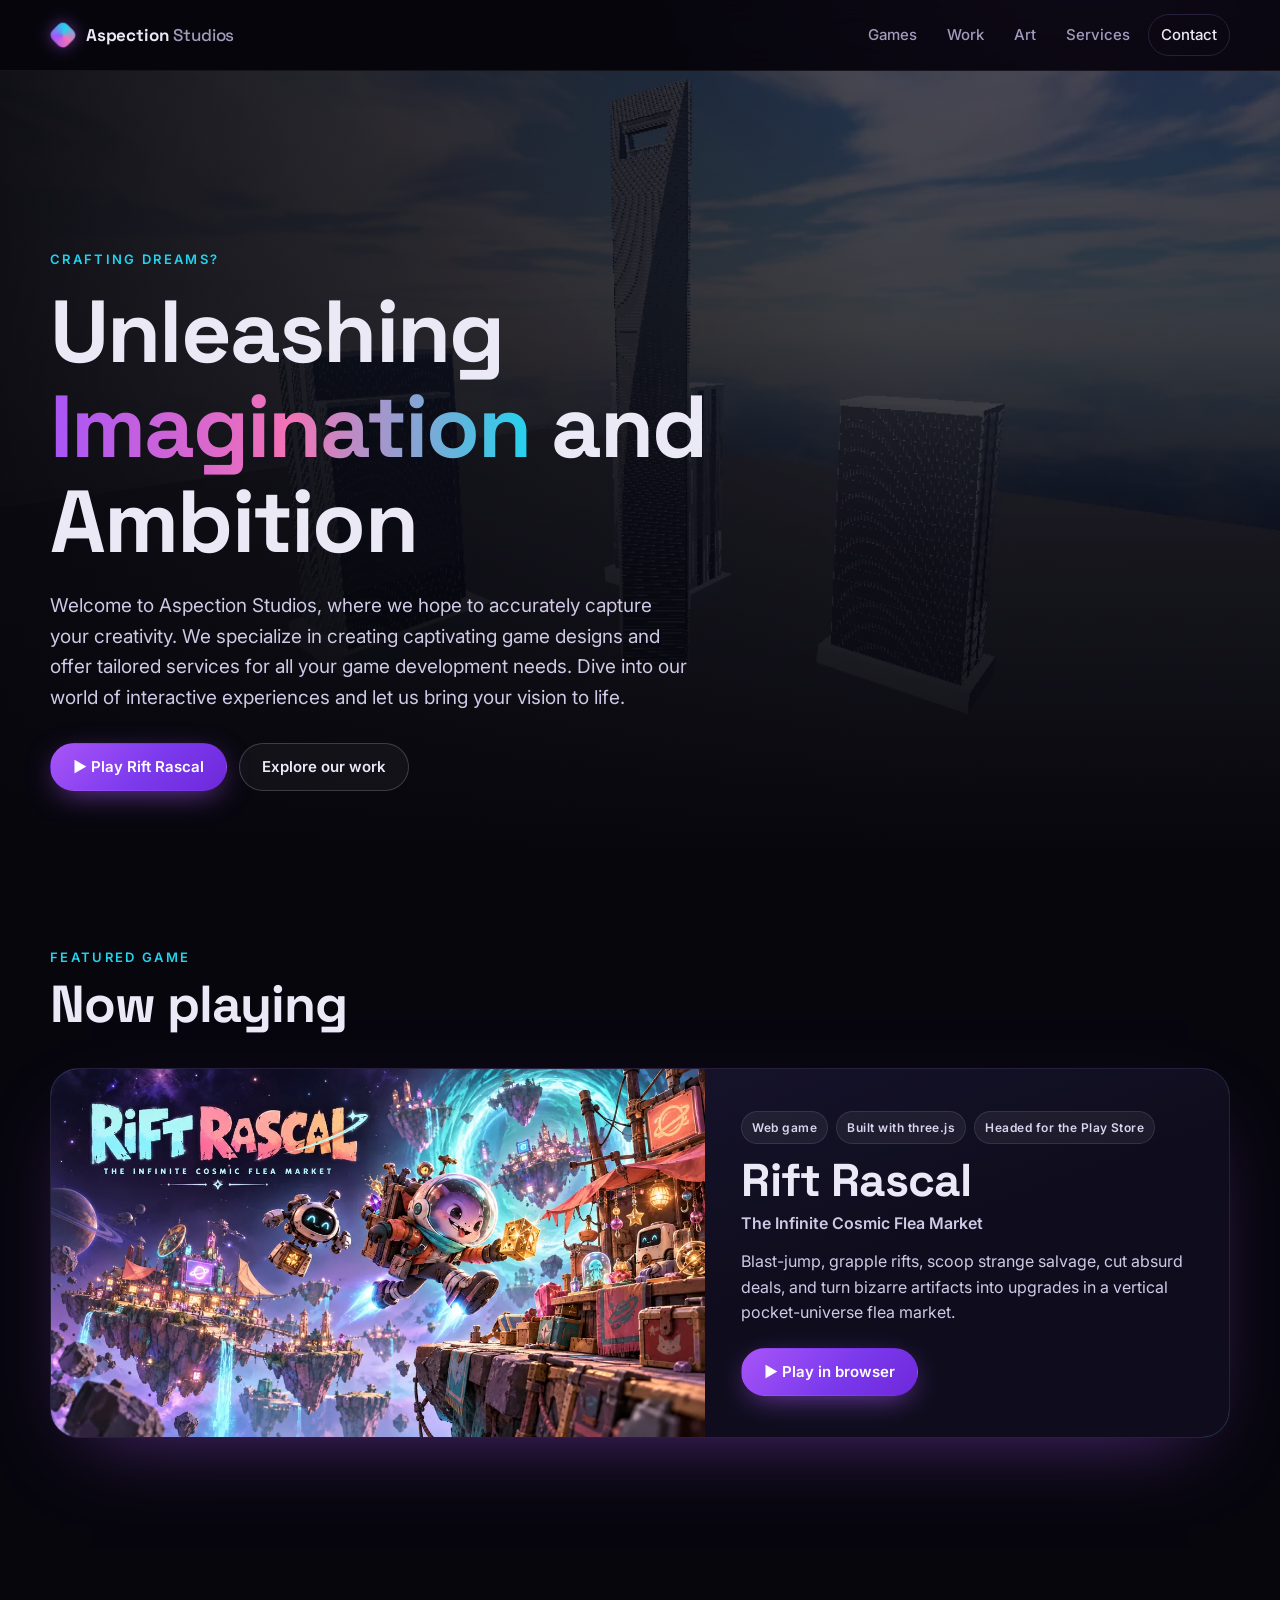
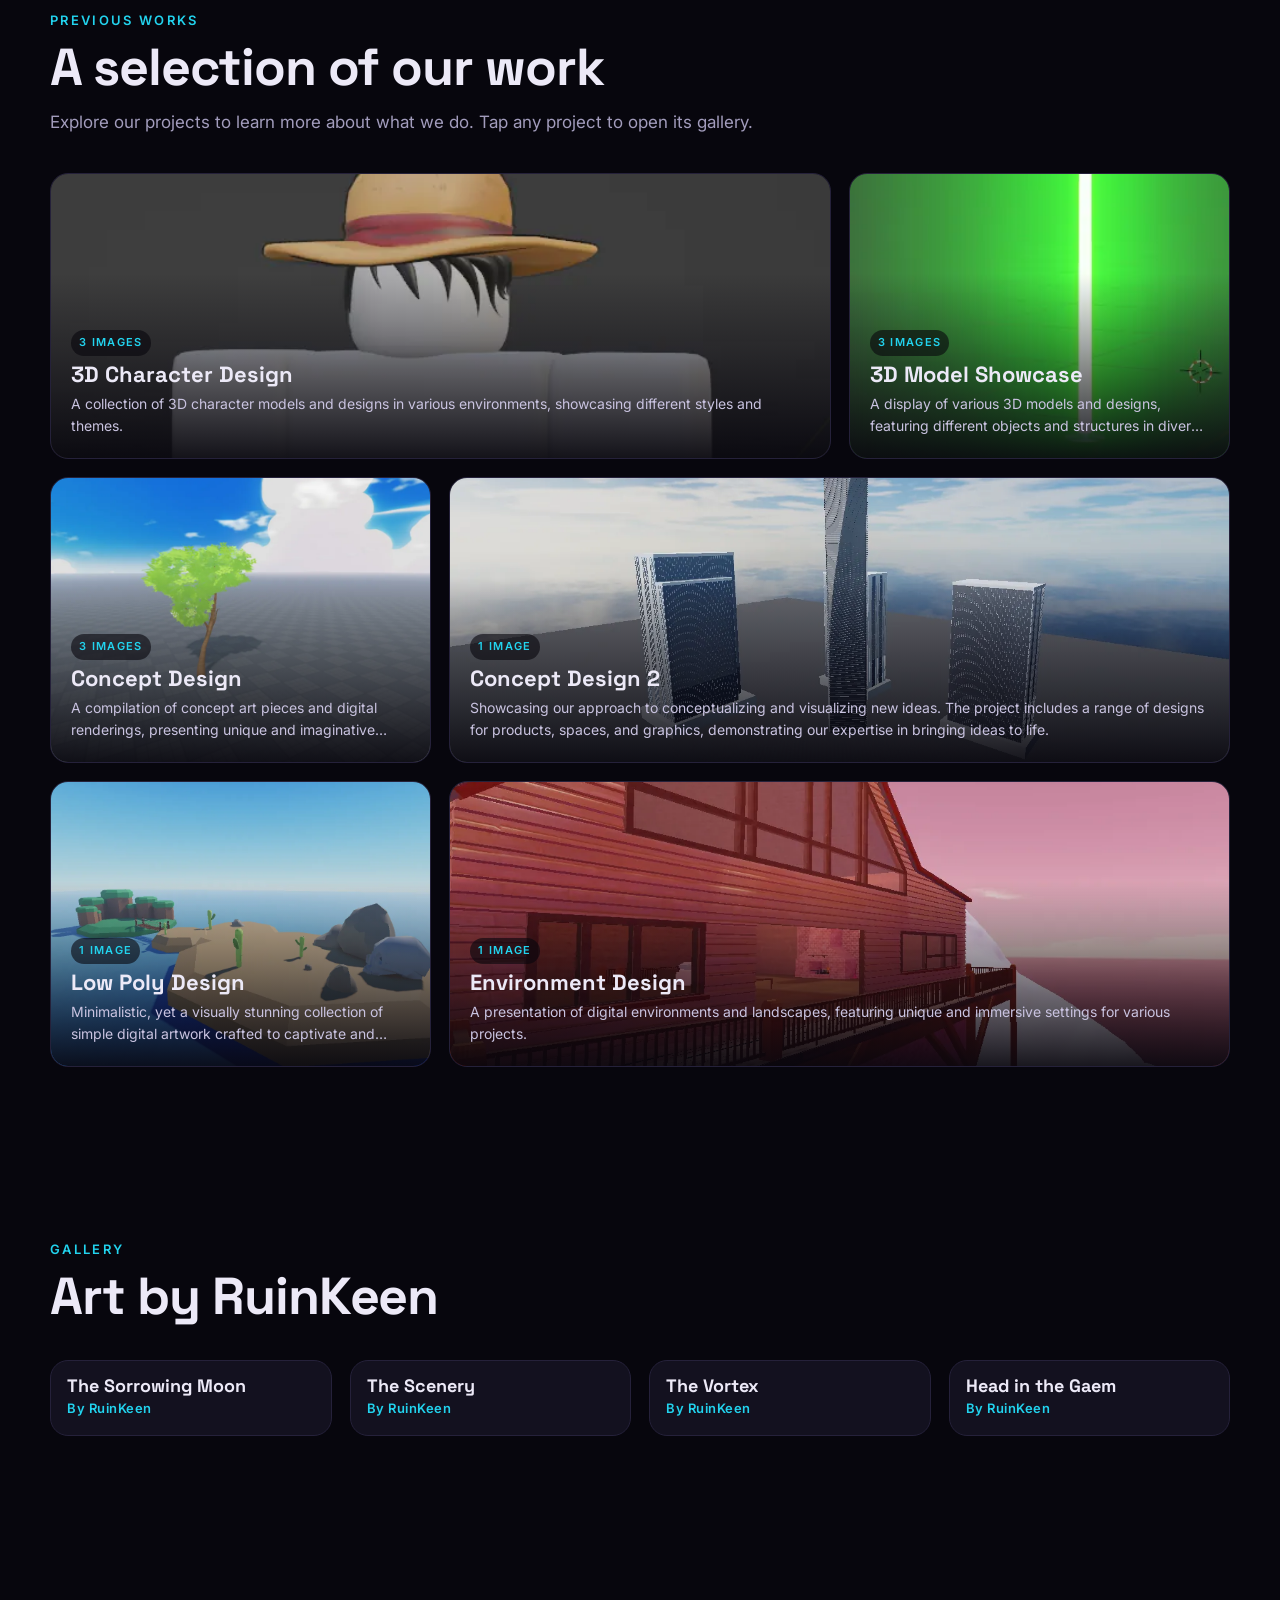
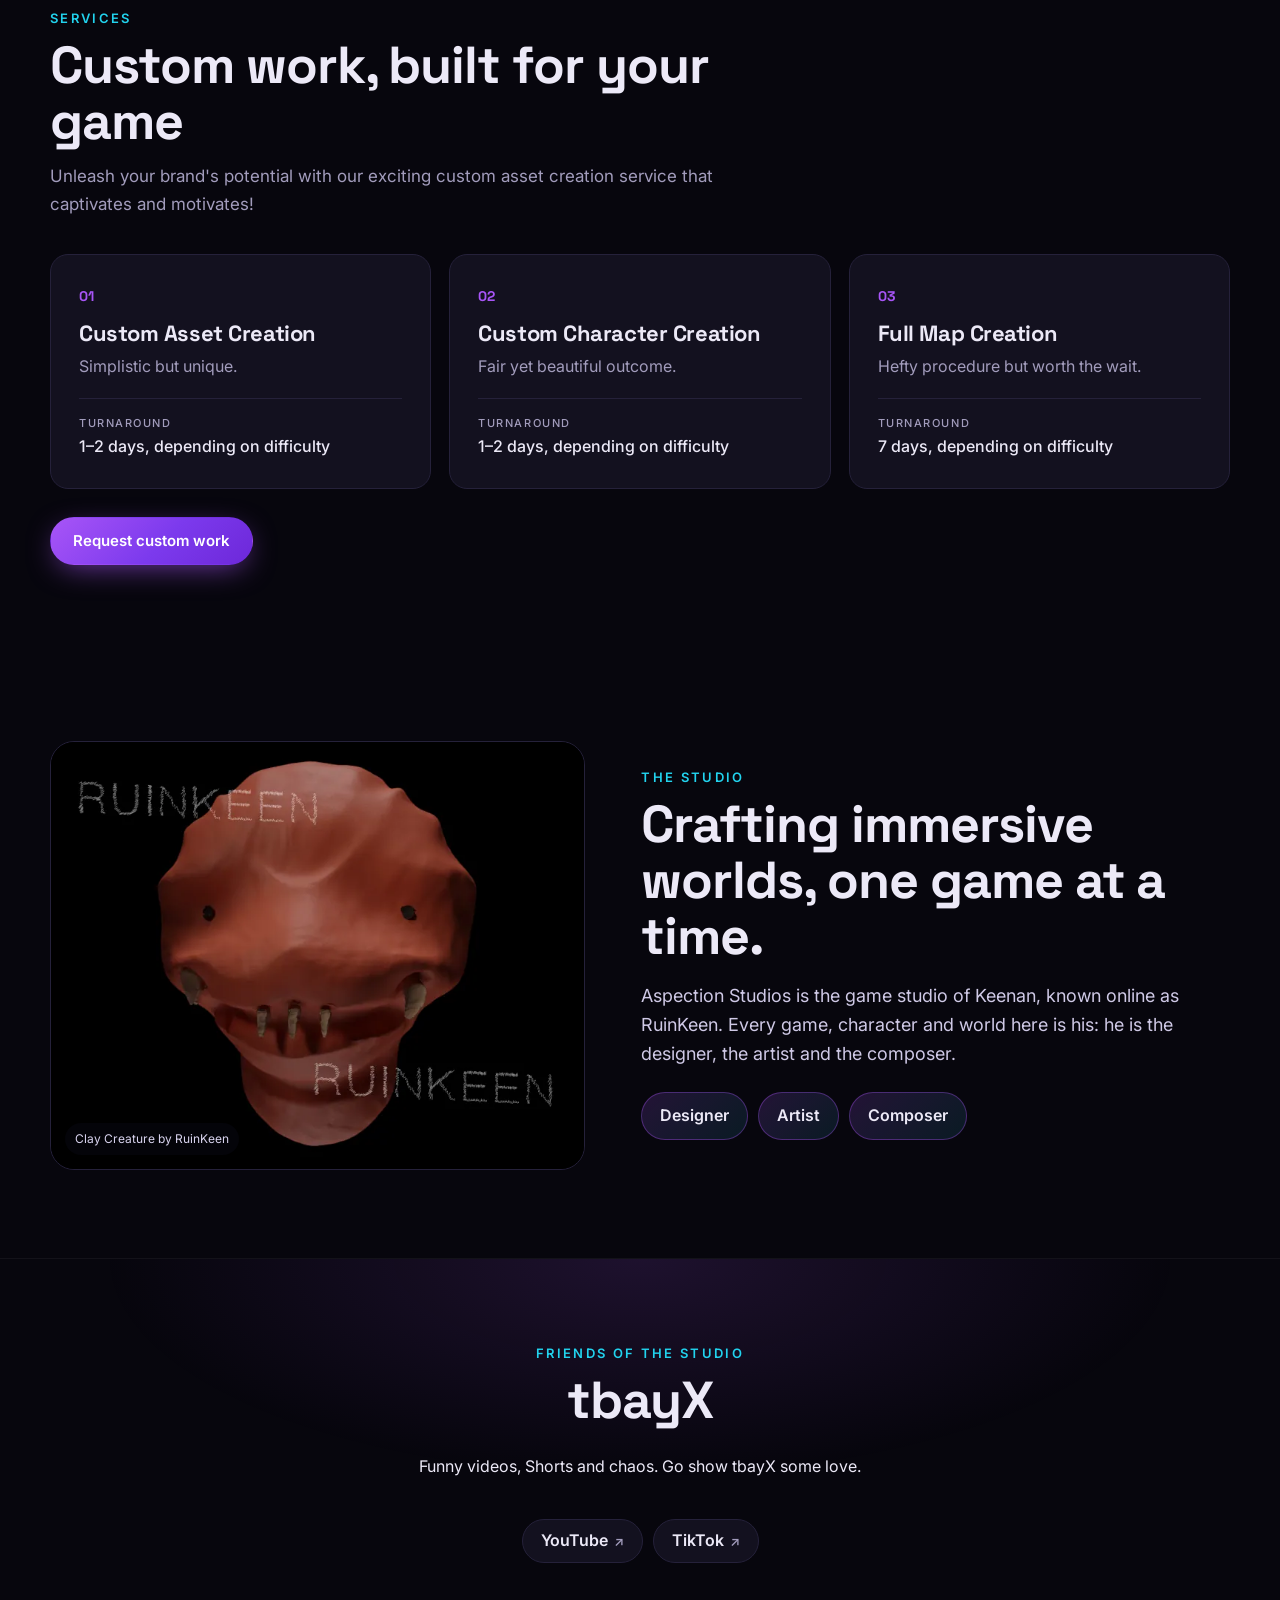
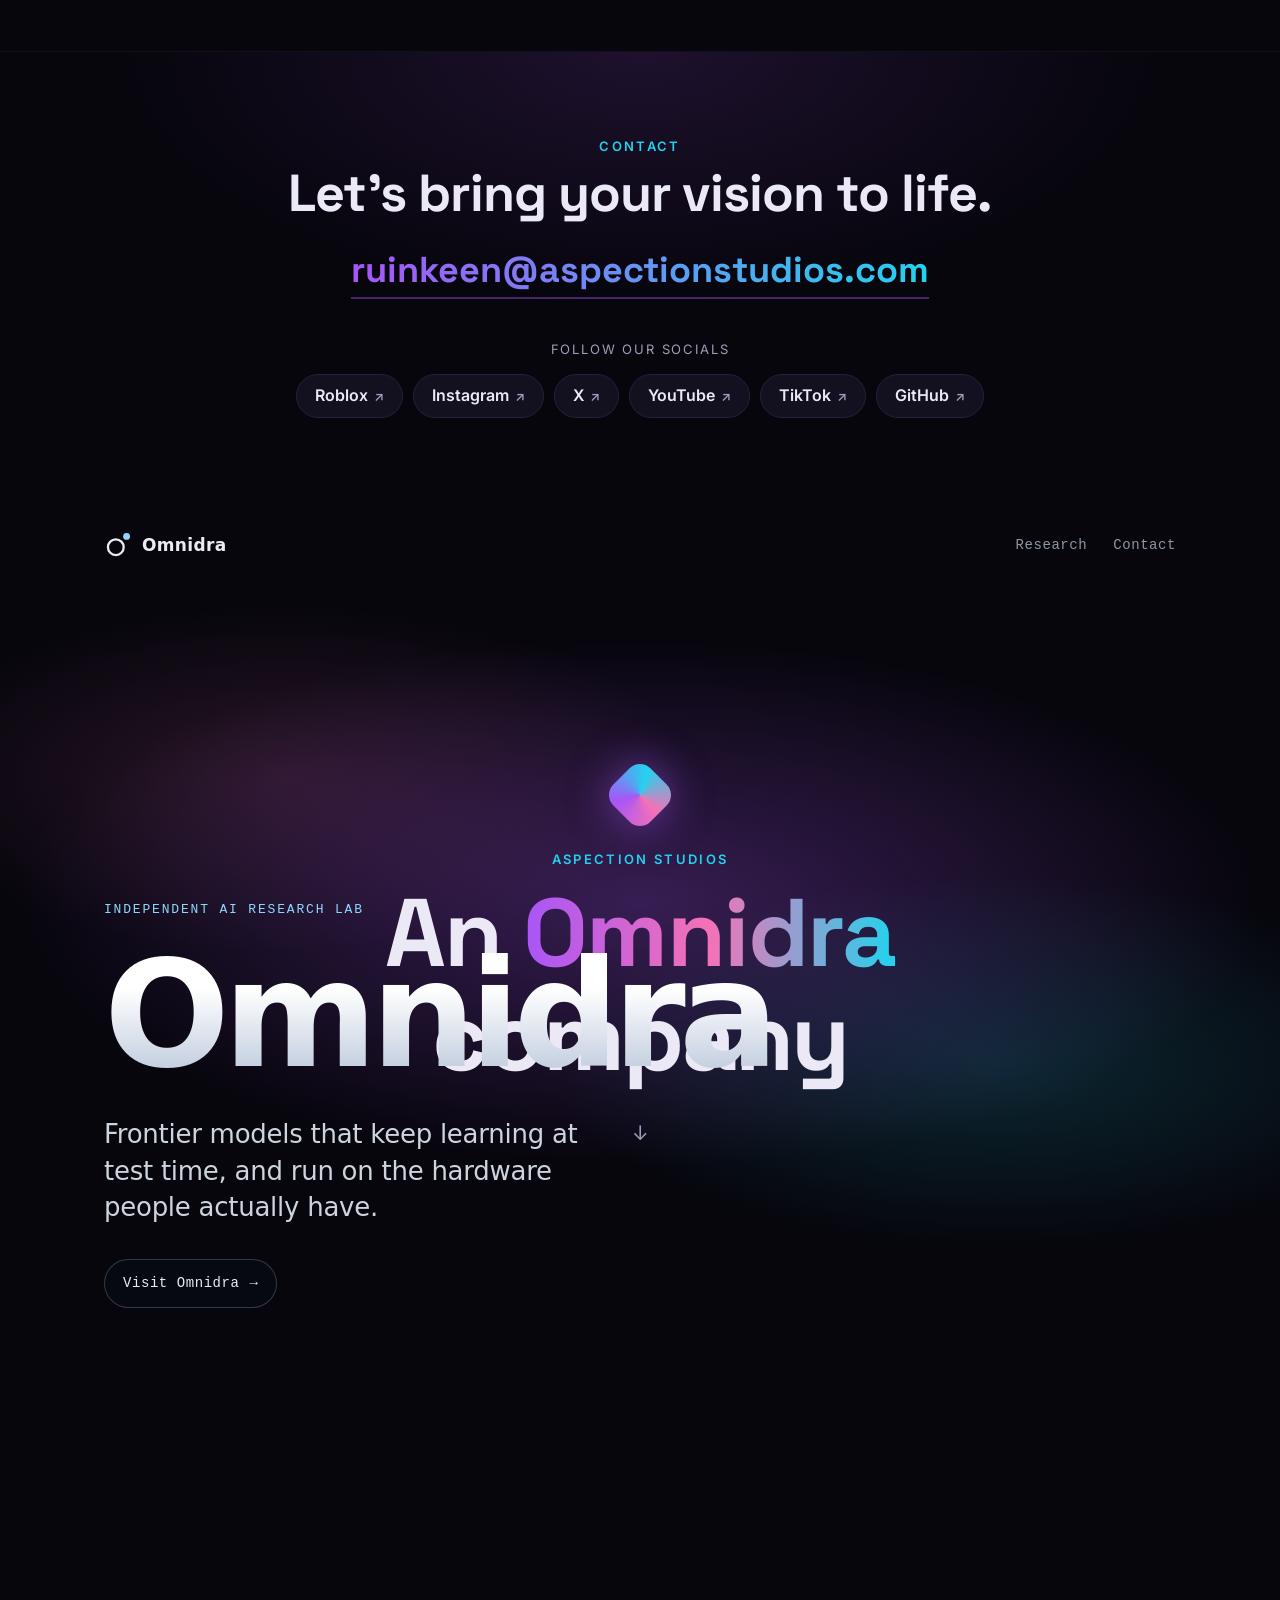
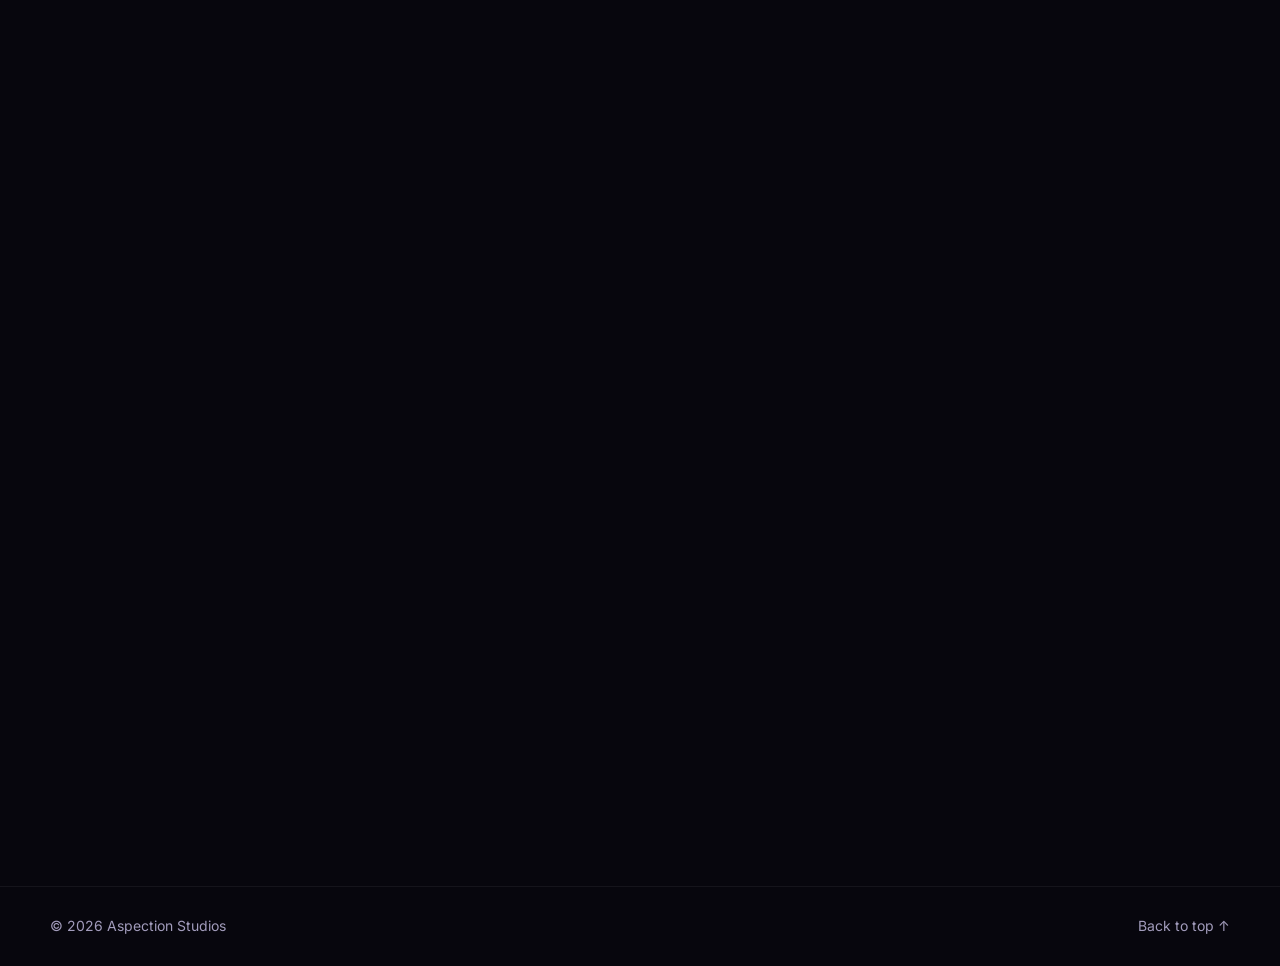
==== commit a617fbde: "Add Art by RuinKeen gallery section" ====
--- a/index.html
+++ b/index.html
@@ -25,7 +25,7 @@
 <header class="nav" id="top">
   <a class="brand" href="#top" aria-label="Aspection Studios home"><span class="brand-mark" aria-hidden="true"></span><span>Aspection<b>Studios</b></span></a>
   <nav aria-label="Primary">
-    <a href="#games">Games</a><a href="#work">Work</a><a href="#services">Services</a><a href="#contact" class="nav-cta">Contact</a>
+    <a href="#games">Games</a><a href="#work">Work</a><a href="#art">Art</a><a href="#services">Services</a><a href="#contact" class="nav-cta">Contact</a>
   </nav>
 </header>
 
@@ -86,6 +86,28 @@
       <button class="work-card work-card--wide" type="button" data-project="env" aria-label="Open Environment Design gallery">
         <img src="img/env-cabin.webp" alt="Environment Design" loading="lazy" decoding="async">
         <span class="work-meta"><span class="work-count">1 image</span><span class="work-title">Environment Design</span><span class="work-desc">A presentation of digital environments and landscapes, featuring unique and immersive settings for various projects.</span></span>
+      </button>
+    </div>
+  </section>
+
+  <section class="section" id="art" aria-labelledby="art-h">
+    <div class="section-head"><p class="kicker">Gallery</p><h2 id="art-h">Art by RuinKeen</h2></div>
+    <div class="art-grid">
+      <button class="art-tile" type="button" data-project="art" data-index="0" aria-label="Open The Sorrowing Moon by RuinKeen">
+        <span class="art-frame"><img class="art-blur" src="img/the_sorrowing_moon_by_ruinkeen.webp" alt="" aria-hidden="true" loading="lazy" decoding="async"><img class="art-img" src="img/the_sorrowing_moon_by_ruinkeen.webp" alt="The Sorrowing Moon" width="1080" height="1080" loading="lazy" decoding="async"></span>
+        <span class="art-cap"><span class="art-title">The Sorrowing Moon</span><span class="art-by">By RuinKeen</span></span>
+      </button>
+      <button class="art-tile" type="button" data-project="art" data-index="1" aria-label="Open The Scenery by RuinKeen">
+        <span class="art-frame"><img class="art-blur" src="img/the_scenery_by_ruinkeen.webp" alt="" aria-hidden="true" loading="lazy" decoding="async"><img class="art-img" src="img/the_scenery_by_ruinkeen.webp" alt="The Scenery" width="1600" height="900" loading="lazy" decoding="async"></span>
+        <span class="art-cap"><span class="art-title">The Scenery</span><span class="art-by">By RuinKeen</span></span>
+      </button>
+      <button class="art-tile" type="button" data-project="art" data-index="2" aria-label="Open The Vortex by RuinKeen">
+        <span class="art-frame"><img class="art-blur" src="img/the_vortex_by_ruinkeen.webp" alt="" aria-hidden="true" loading="lazy" decoding="async"><img class="art-img" src="img/the_vortex_by_ruinkeen.webp" alt="The Vortex" width="870" height="868" loading="lazy" decoding="async"></span>
+        <span class="art-cap"><span class="art-title">The Vortex</span><span class="art-by">By RuinKeen</span></span>
+      </button>
+      <button class="art-tile" type="button" data-project="art" data-index="3" aria-label="Open Head in the Gaem by RuinKeen">
+        <span class="art-frame"><img class="art-blur" src="img/head_in_the_gaem_by_ruinkeen.webp" alt="" aria-hidden="true" loading="lazy" decoding="async"><img class="art-img" src="img/head_in_the_gaem_by_ruinkeen.webp" alt="Head in the Gaem" width="1080" height="1440" loading="lazy" decoding="async"></span>
+        <span class="art-cap"><span class="art-title">Head in the Gaem</span><span class="art-by">By RuinKeen</span></span>
       </button>
     </div>
   </section>
@@ -169,7 +191,7 @@
   <div class="lb-top"><h3 id="lb-title"></h3><span id="lb-count"></span><button class="lb-close" type="button" aria-label="Close gallery">✕</button></div>
   <div class="lb-stage"><button class="lb-nav lb-prev" type="button" aria-label="Previous image">‹</button><img id="lb-img" alt=""><button class="lb-nav lb-next" type="button" aria-label="Next image">›</button></div>
 </dialog>
-<script>window.GALLERY={"char": {"title": "3D Character Design", "images": ["img/char-straw-hat.webp", "img/char-demon.webp", "img/char-blue.webp"]}, "model": {"title": "3D Model Showcase", "images": ["img/model-saber.webp", "img/model-car.webp", "img/model-glass.webp"]}, "concept": {"title": "Concept Design", "images": ["img/concept-tree.webp", "img/concept-house.webp", "img/concept-hand.webp"]}, "concept2": {"title": "Concept Design 2", "images": ["img/concept2-towers.webp"]}, "lowpoly": {"title": "Low Poly Design", "images": ["img/lowpoly-island.webp"]}, "env": {"title": "Environment Design", "images": ["img/env-cabin.webp"]}};</script>
+<script>window.GALLERY={"char": {"title": "3D Character Design", "images": ["img/char-straw-hat.webp", "img/char-demon.webp", "img/char-blue.webp"]}, "model": {"title": "3D Model Showcase", "images": ["img/model-saber.webp", "img/model-car.webp", "img/model-glass.webp"]}, "concept": {"title": "Concept Design", "images": ["img/concept-tree.webp", "img/concept-house.webp", "img/concept-hand.webp"]}, "concept2": {"title": "Concept Design 2", "images": ["img/concept2-towers.webp"]}, "lowpoly": {"title": "Low Poly Design", "images": ["img/lowpoly-island.webp"]}, "env": {"title": "Environment Design", "images": ["img/env-cabin.webp"]}, "art": {"title": "Art by RuinKeen", "images": ["img/the_sorrowing_moon_by_ruinkeen.webp", "img/the_scenery_by_ruinkeen.webp", "img/the_vortex_by_ruinkeen.webp", "img/head_in_the_gaem_by_ruinkeen.webp"], "titles": ["The Sorrowing Moon \u2014 By RuinKeen", "The Scenery \u2014 By RuinKeen", "The Vortex \u2014 By RuinKeen", "Head in the Gaem \u2014 By RuinKeen"], "alts": ["The Sorrowing Moon", "The Scenery", "The Vortex", "Head in the Gaem"]}};</script>
 <script src="script.js" defer></script>
 </body>
 </html>
--- a/styles.css
+++ b/styles.css
@@ -123,6 +123,19 @@
  .lb-stage img{max-height:calc(100% - 80px)}
  .foot{flex-direction:column;align-items:center}
 }
+/* ---- Art by RuinKeen: uncropped pieces on a blurred bed of themselves ---- */
+.art-grid{display:grid;grid-template-columns:repeat(4,1fr);gap:18px}
+.art-tile{display:flex;flex-direction:column;width:100%;border:1px solid var(--line);border-radius:var(--r);overflow:hidden;background:var(--card);cursor:pointer;text-align:left;color:inherit;font:inherit;padding:0}
+.art-tile:hover{border-color:rgba(168,85,247,.55)}
+.art-frame{position:relative;display:block;aspect-ratio:1/1;overflow:hidden;background:#05040a}
+.art-blur{position:absolute;inset:-10%;width:120%;height:120%;max-width:none;object-fit:cover;filter:blur(22px) brightness(.45) saturate(1.2)}
+.art-img{position:absolute;inset:0;width:100%;height:100%;object-fit:contain;padding:10px;transition:transform .6s}
+.art-tile:hover .art-img{transform:scale(1.03)}
+.art-cap{display:flex;flex-direction:column;gap:2px;padding:14px 16px 16px}
+.art-title{font:700 18px/1.2 "Space Grotesk",sans-serif}
+.art-by{font-size:13px;color:var(--a2);font-weight:600;letter-spacing:.04em}
+@media (max-width:900px){.art-grid{grid-template-columns:1fr 1fr}}
+@media (max-width:600px){.art-grid{gap:12px}.art-cap{padding:10px 12px 12px}.art-title{font-size:15px}.art-by{font-size:12px}.art-img{padding:6px}}
 /* ---- Cross-site crossfade: Aspection -> Omnidra (end frame = top of omnidraglobal.com) ---- */
 .xf{--out:1;--bg:1;--in:1;--nav:1;position:relative;z-index:1;height:220vh}
 .xf-stage{position:sticky;top:0;height:100vh;overflow:hidden;isolation:isolate}
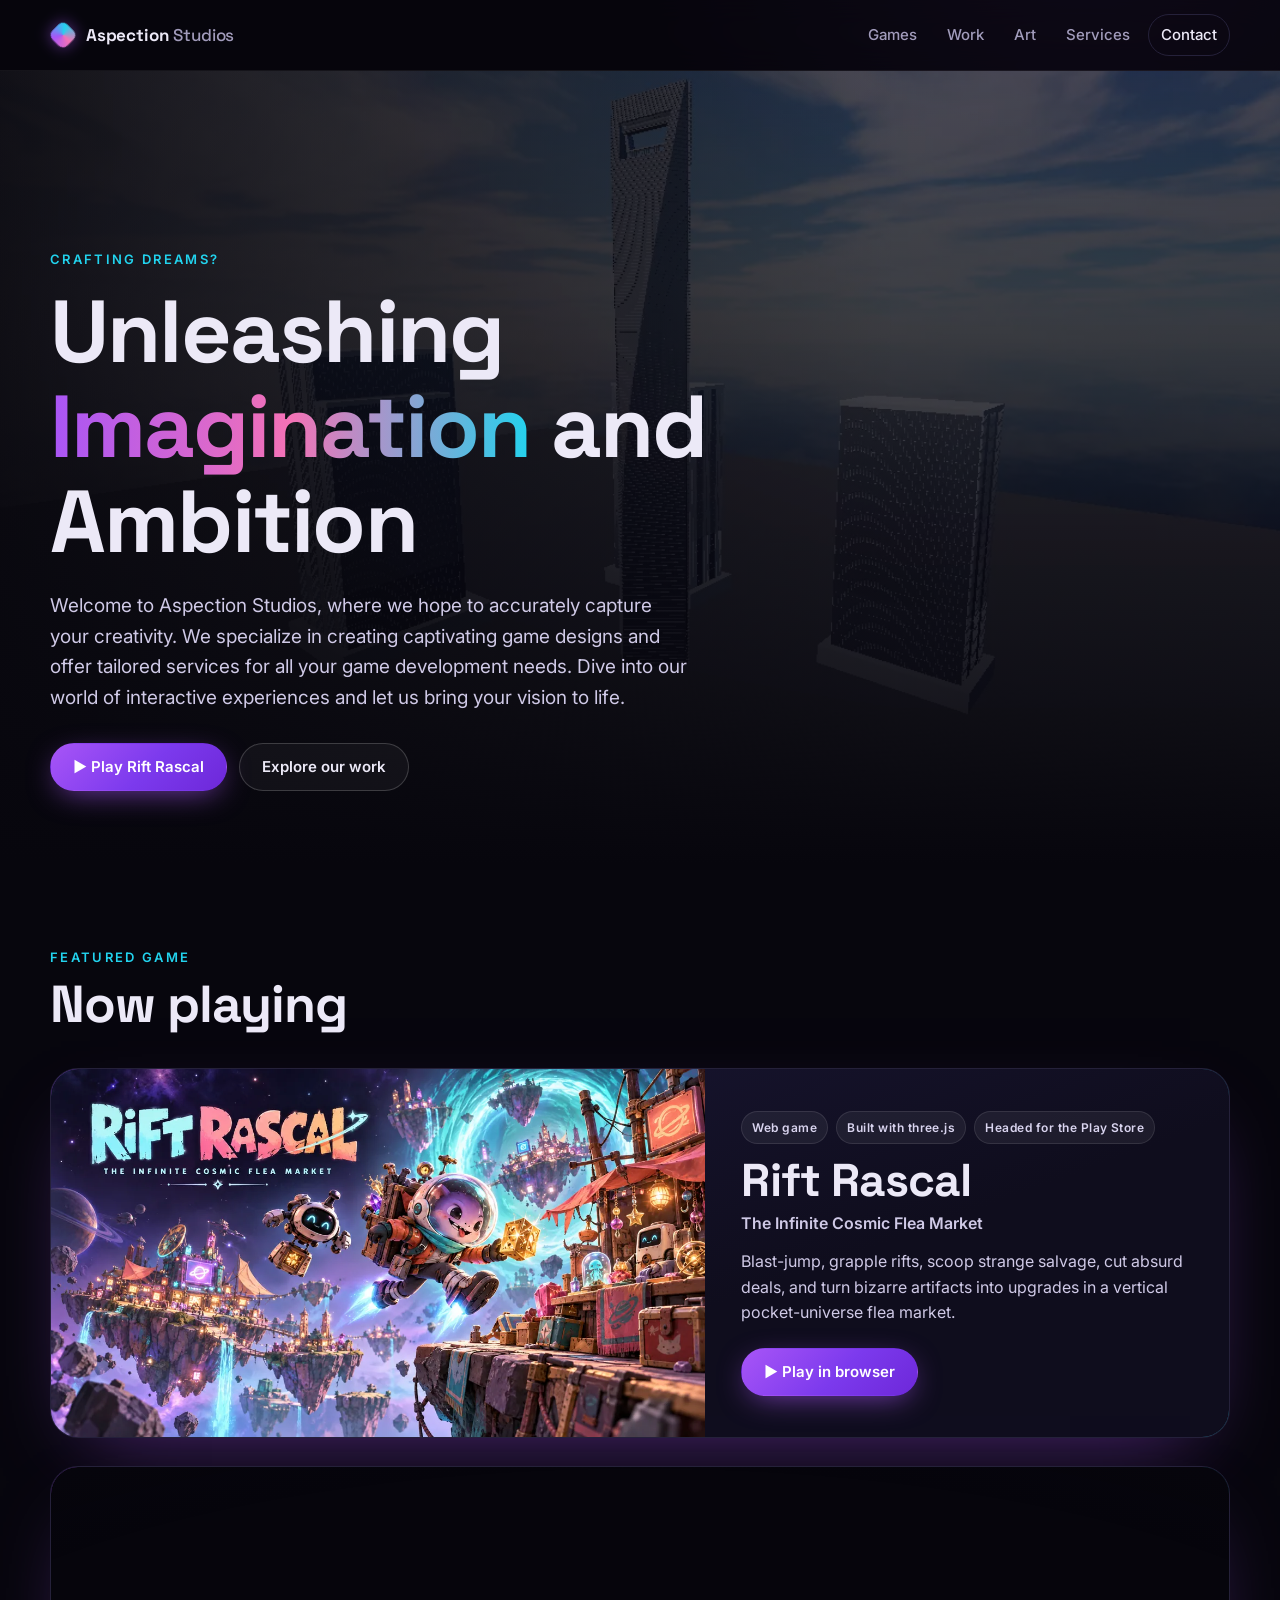
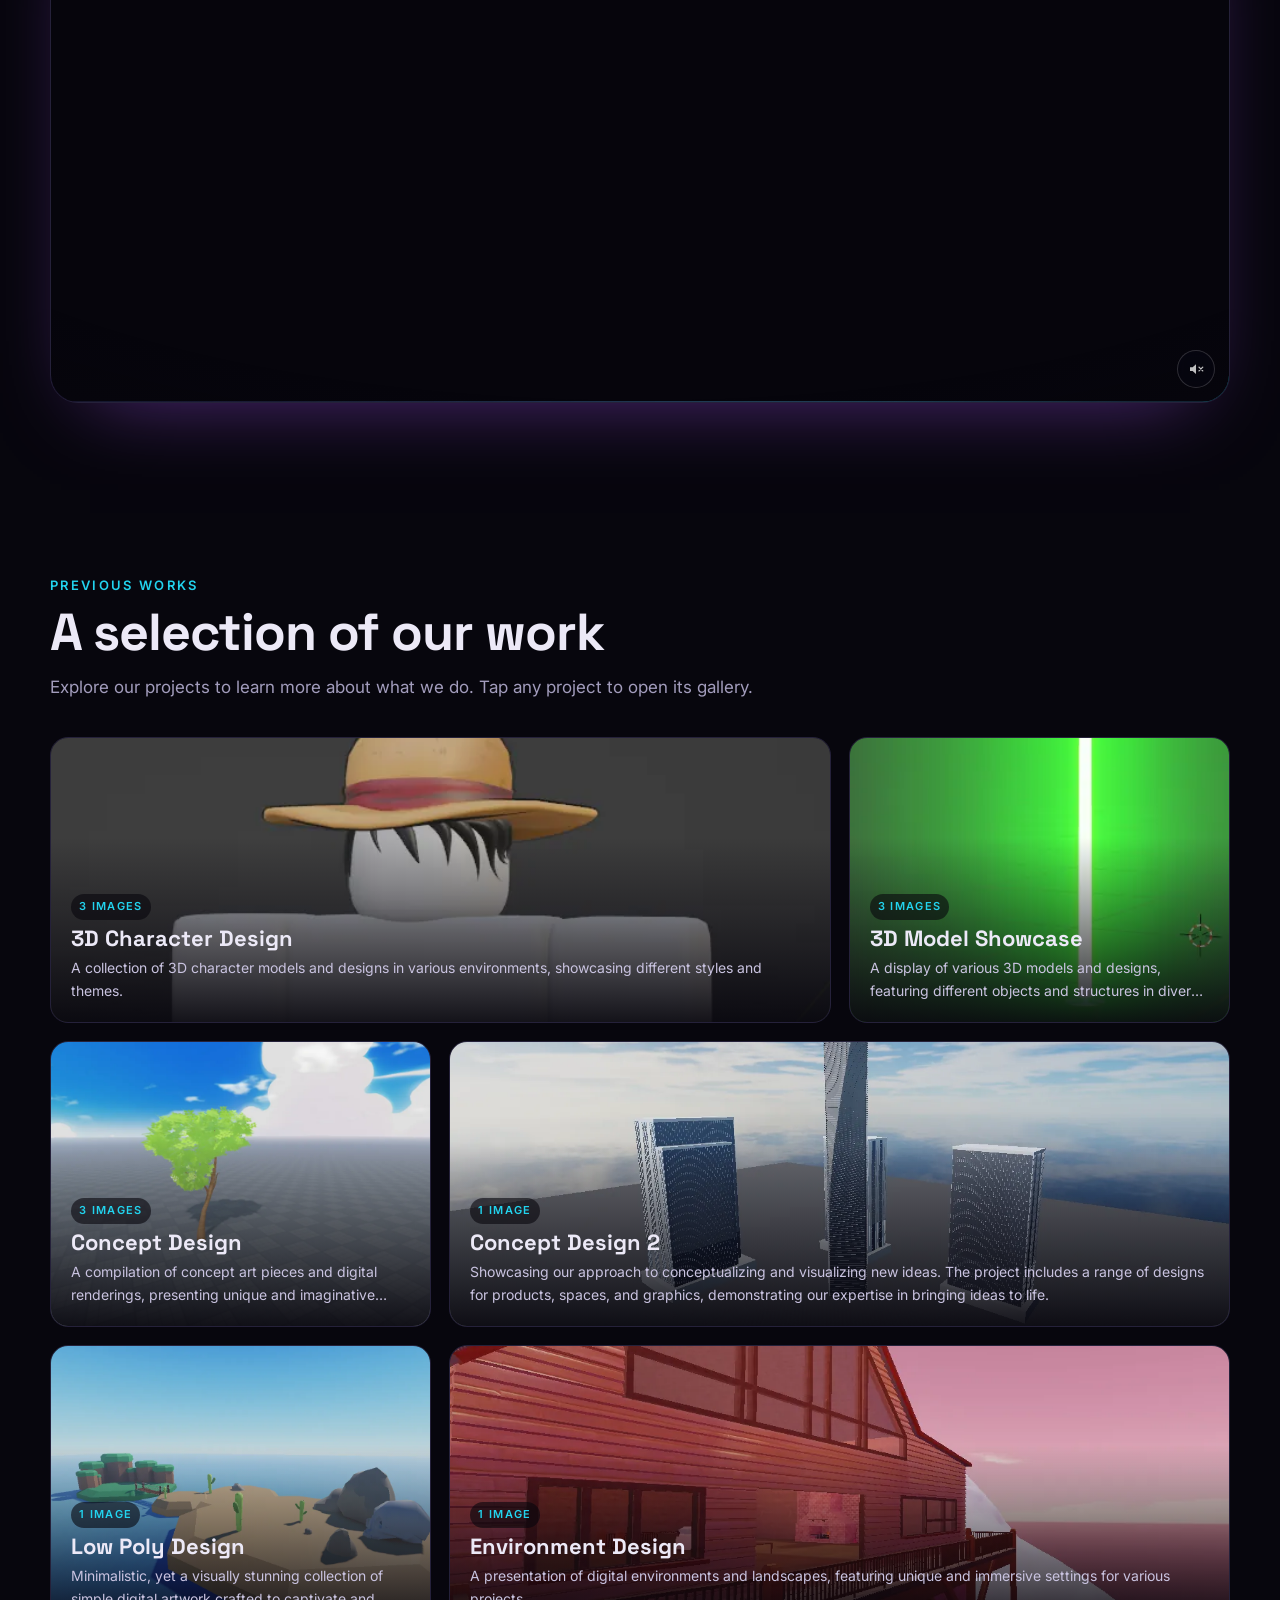
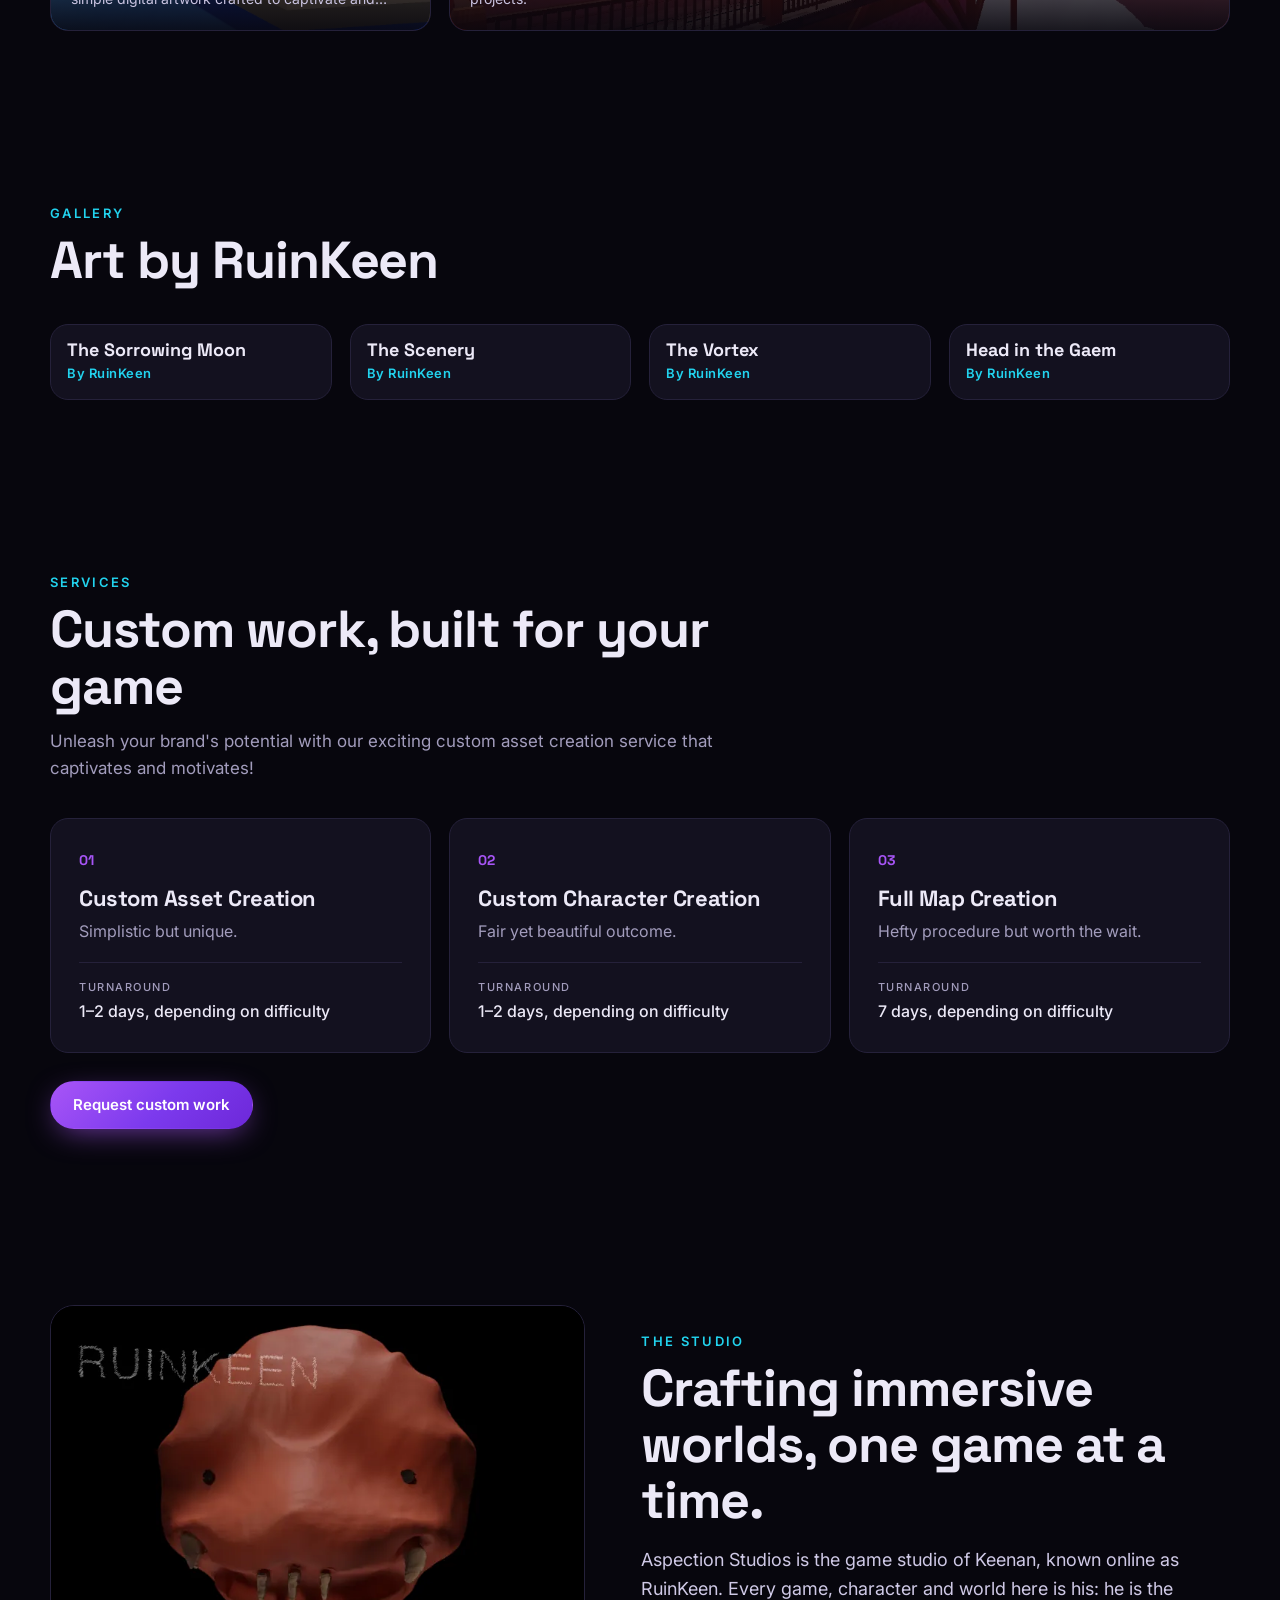
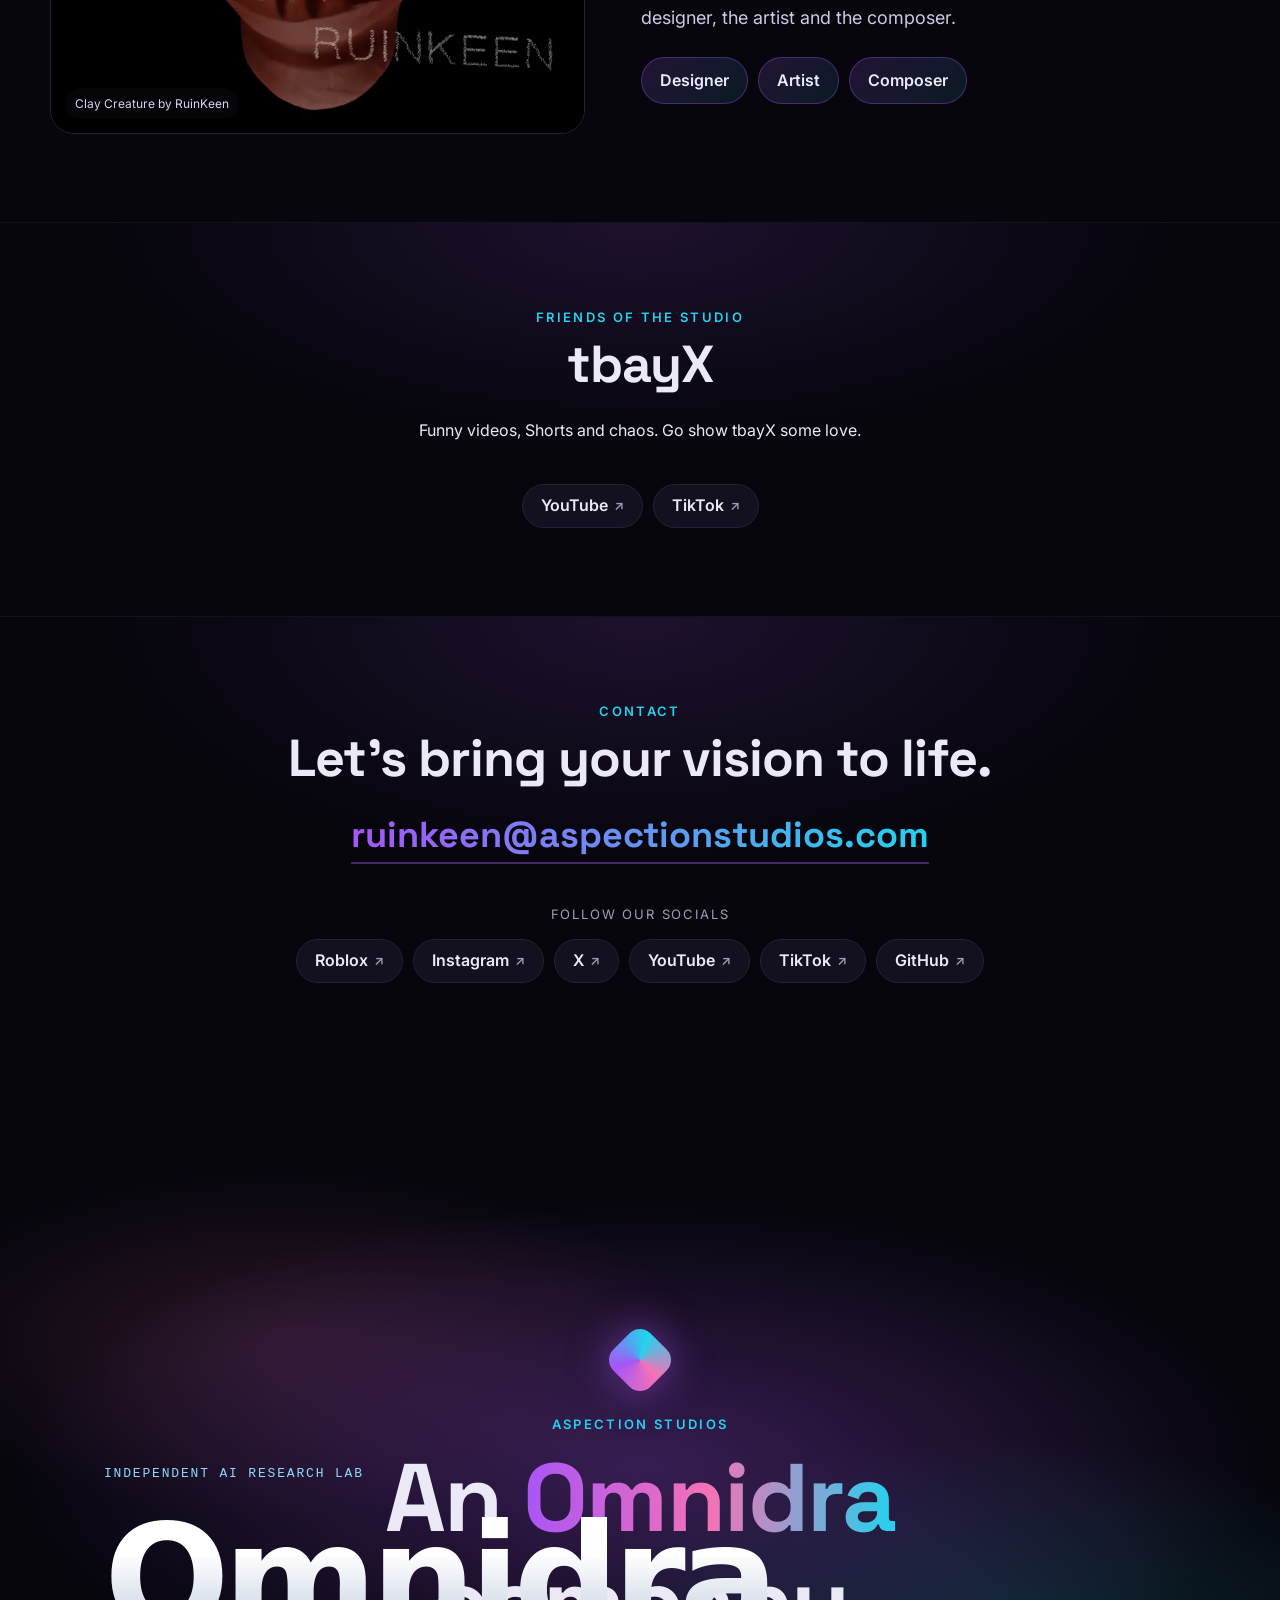
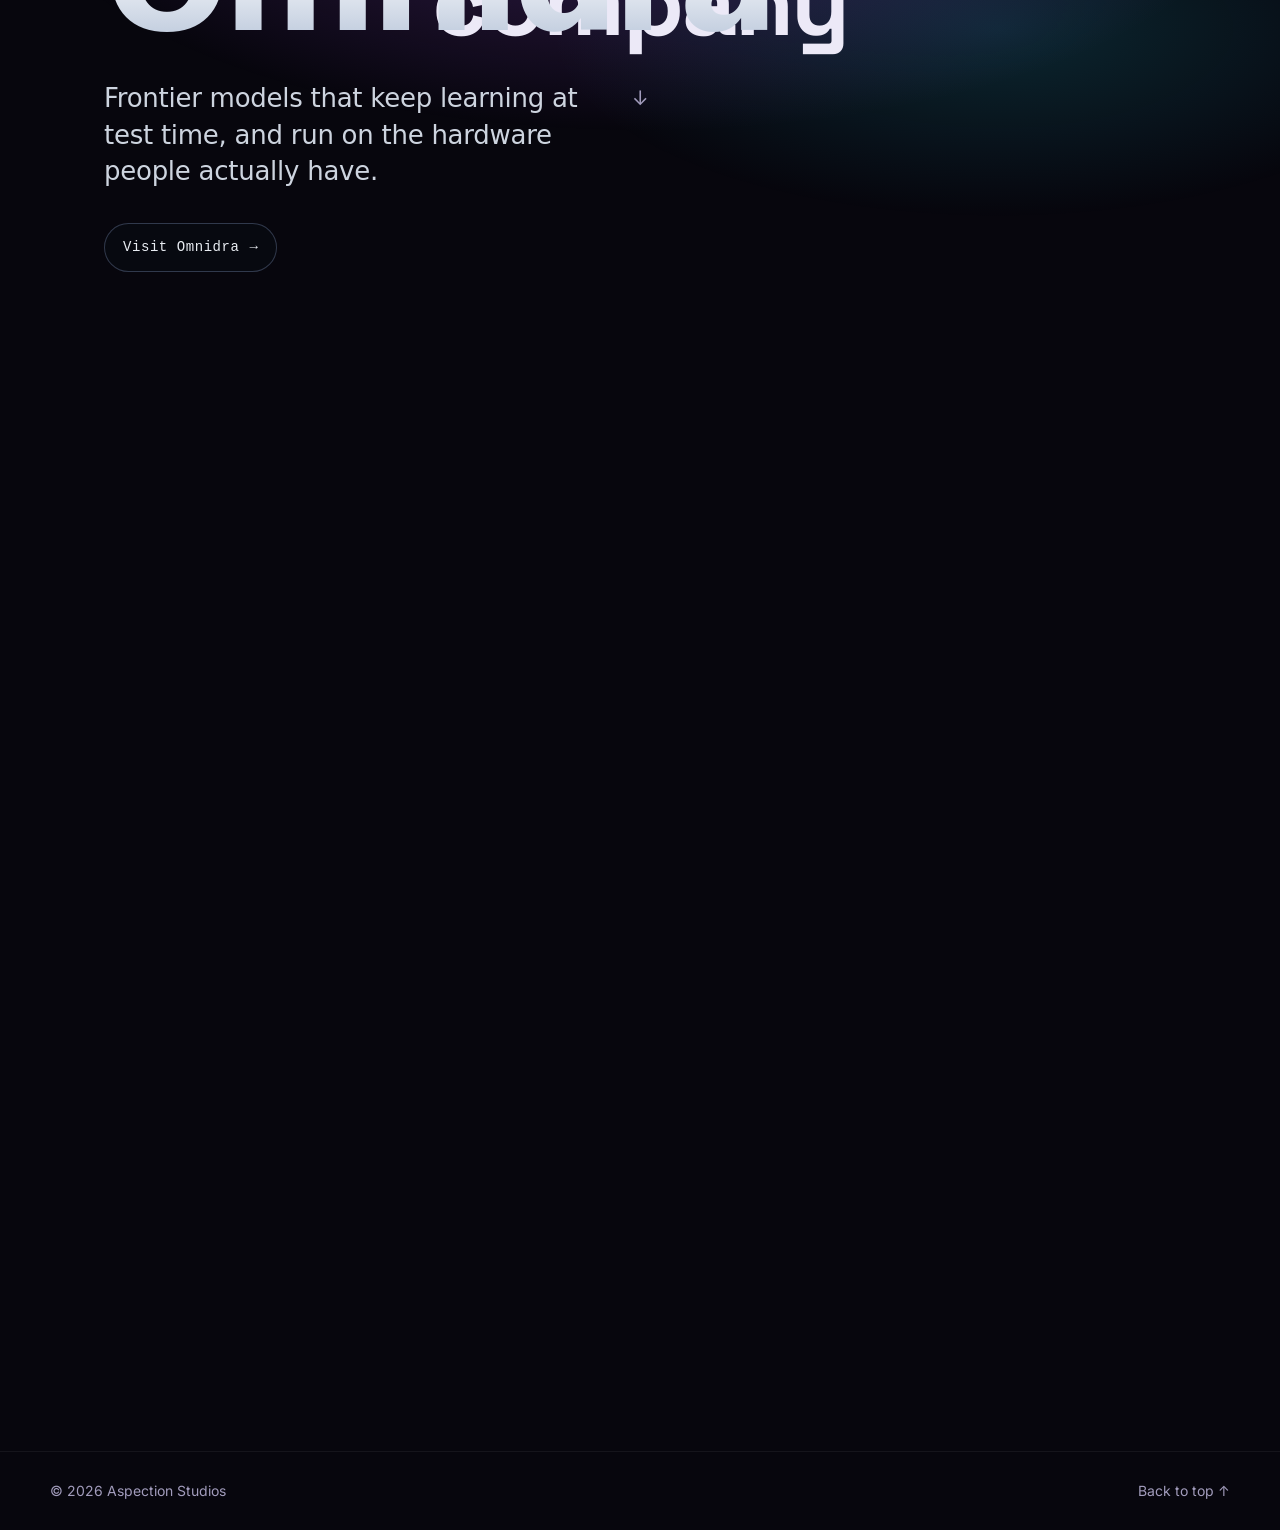
==== commit d8116471: "Rift Rascal: Tab vs the Monk cinematic fight (VFX video, sound toggle)" ====
--- a/index.html
+++ b/index.html
@@ -58,6 +58,7 @@
         <a class="btn btn-primary" href="https://riftrascal.sites.tab.bot/" target="_blank" rel="noopener">▶ Play in browser</a>
       </div>
     </article>
+    <div class="rr-fight" data-rr-fight hidden><img class="rr-fight-poster" src="rr-fight/poster.webp" alt="" aria-hidden="true" width="1280" height="720" loading="lazy" decoding="async"><video class="rr-fight-video" muted loop playsinline preload="none" aria-hidden="true" tabindex="-1" disablepictureinpicture><source data-src="rr-fight/rr-fight.webm" type="video/webm"><source data-src="rr-fight/rr-fight.mp4" type="video/mp4"></video><button class="rr-fight-sound" type="button" aria-pressed="false" aria-label="Turn on the fight's sound" hidden><svg viewBox="0 0 24 24" width="18" height="18" aria-hidden="true" focusable="false"><path d="M4 9.5h3.5L12 5.5v13l-4.5-4H4z" fill="currentColor"/><path class="rr-snd-on" d="M15.5 9a4.2 4.2 0 0 1 0 6M18 6.5a7.8 7.8 0 0 1 0 11" fill="none" stroke="currentColor" stroke-width="1.8" stroke-linecap="round"/><path class="rr-snd-off" d="M16 9.5l5 5m0-5l-5 5" fill="none" stroke="currentColor" stroke-width="1.8" stroke-linecap="round"/></svg></button></div>
   </section>
 
   <section class="section" id="work" aria-labelledby="work-h">
@@ -106,7 +107,7 @@
         <span class="art-cap"><span class="art-title">The Vortex</span><span class="art-by">By RuinKeen</span></span>
       </button>
       <button class="art-tile" type="button" data-project="art" data-index="3" aria-label="Open Head in the Gaem by RuinKeen">
-        <span class="art-frame"><img class="art-blur" src="img/head_in_the_gaem_by_ruinkeen.webp" alt="" aria-hidden="true" loading="lazy" decoding="async"><img class="art-img" src="img/head_in_the_gaem_by_ruinkeen.webp" alt="Head in the Gaem" width="1080" height="1440" loading="lazy" decoding="async"></span>
+        <span class="art-frame"><img class="art-blur" src="img/head_in_the_gaem_by_ruinkeen.webp" alt="" aria-hidden="true" loading="lazy" decoding="async"><img class="art-img" src="img/head_in_the_gaem_by_ruinkeen.webp" alt="Head in the Gaem" width="1200" height="1600" loading="lazy" decoding="async"></span>
         <span class="art-cap"><span class="art-title">Head in the Gaem</span><span class="art-by">By RuinKeen</span></span>
       </button>
     </div>
@@ -193,5 +194,6 @@
 </dialog>
 <script>window.GALLERY={"char": {"title": "3D Character Design", "images": ["img/char-straw-hat.webp", "img/char-demon.webp", "img/char-blue.webp"]}, "model": {"title": "3D Model Showcase", "images": ["img/model-saber.webp", "img/model-car.webp", "img/model-glass.webp"]}, "concept": {"title": "Concept Design", "images": ["img/concept-tree.webp", "img/concept-house.webp", "img/concept-hand.webp"]}, "concept2": {"title": "Concept Design 2", "images": ["img/concept2-towers.webp"]}, "lowpoly": {"title": "Low Poly Design", "images": ["img/lowpoly-island.webp"]}, "env": {"title": "Environment Design", "images": ["img/env-cabin.webp"]}, "art": {"title": "Art by RuinKeen", "images": ["img/the_sorrowing_moon_by_ruinkeen.webp", "img/the_scenery_by_ruinkeen.webp", "img/the_vortex_by_ruinkeen.webp", "img/head_in_the_gaem_by_ruinkeen.webp"], "titles": ["The Sorrowing Moon \u2014 By RuinKeen", "The Scenery \u2014 By RuinKeen", "The Vortex \u2014 By RuinKeen", "Head in the Gaem \u2014 By RuinKeen"], "alts": ["The Sorrowing Moon", "The Scenery", "The Vortex", "Head in the Gaem"]}};</script>
 <script src="script.js" defer></script>
+<script src="rr-fight/rr-fight.js" defer></script>
 </body>
 </html>
--- a/styles.css
+++ b/styles.css
@@ -182,3 +182,17 @@
 .arrive.arrive-go .arrive-ghost{opacity:0;transition:opacity .7s ease}
 .arrive.arrive-go .hero-actions>a,.arrive.arrive-go main>section:not(.hero),.arrive.arrive-go .foot{opacity:1;transition:opacity .8s ease .1s}
 @media (prefers-reduced-motion:reduce){*{animation:none!important;transition:none!important}.reveal{opacity:1;transform:none}html{scroll-behavior:auto}}
+/* Tab vs the Monk: a looping cinematic video under the Rift Rascal feature (web/rr-fight/). Decorative: no pointer events, except the small sound toggle. */
+.rr-fight{position:relative;margin-top:28px;aspect-ratio:2.2/1;border-radius:28px;overflow:hidden;background:#07060d;border:1px solid var(--line);box-shadow:0 30px 80px -40px rgba(168,85,247,.55);pointer-events:none;isolation:isolate}
+.rr-fight[hidden]{display:none}
+.rr-fight::before{content:"";position:absolute;inset:-1px;border-radius:28px;padding:1px;background:linear-gradient(135deg,rgba(168,85,247,.8),transparent 40%,rgba(34,211,238,.6));-webkit-mask:linear-gradient(#000 0 0) content-box,linear-gradient(#000 0 0);-webkit-mask-composite:xor;mask-composite:exclude;z-index:3}
+.rr-fight::after{content:"";position:absolute;inset:0;background:radial-gradient(120% 90% at 50% 50%,transparent 55%,rgba(7,6,13,.55));z-index:2}
+.rr-fight-poster,.rr-fight-video{position:absolute;inset:0;width:100%;height:100%;object-fit:cover;object-position:50% 52%;display:block}
+.rr-fight-video{opacity:0;transition:opacity .6s;z-index:1}
+.rr-fight.on .rr-fight-video{opacity:1}
+.rr-fight-sound{position:absolute;right:14px;bottom:14px;z-index:4;pointer-events:auto;display:grid;place-items:center;width:38px;height:38px;padding:0;border-radius:999px;border:1px solid rgba(255,255,255,.22);background:rgba(10,8,20,.55);color:#fff;cursor:pointer;opacity:.75;-webkit-backdrop-filter:blur(6px);backdrop-filter:blur(6px);transition:opacity .2s,border-color .2s,box-shadow .2s}
+.rr-fight-sound[hidden]{display:none}
+.rr-fight-sound:hover,.rr-fight-sound:focus-visible{opacity:1;border-color:rgba(168,85,247,.9);box-shadow:0 0 18px rgba(168,85,247,.55)}
+.rr-fight-sound:focus-visible{outline:2px solid #c084fc;outline-offset:2px}
+.rr-fight-sound .rr-snd-on{display:none}.rr-fight-sound[aria-pressed="true"] .rr-snd-on{display:inline}.rr-fight-sound[aria-pressed="true"] .rr-snd-off{display:none}
+@media (max-width:600px){.rr-fight{aspect-ratio:16/10;margin-top:20px;border-radius:20px}.rr-fight::before{border-radius:20px}.rr-fight-sound{right:10px;bottom:10px;width:34px;height:34px}}
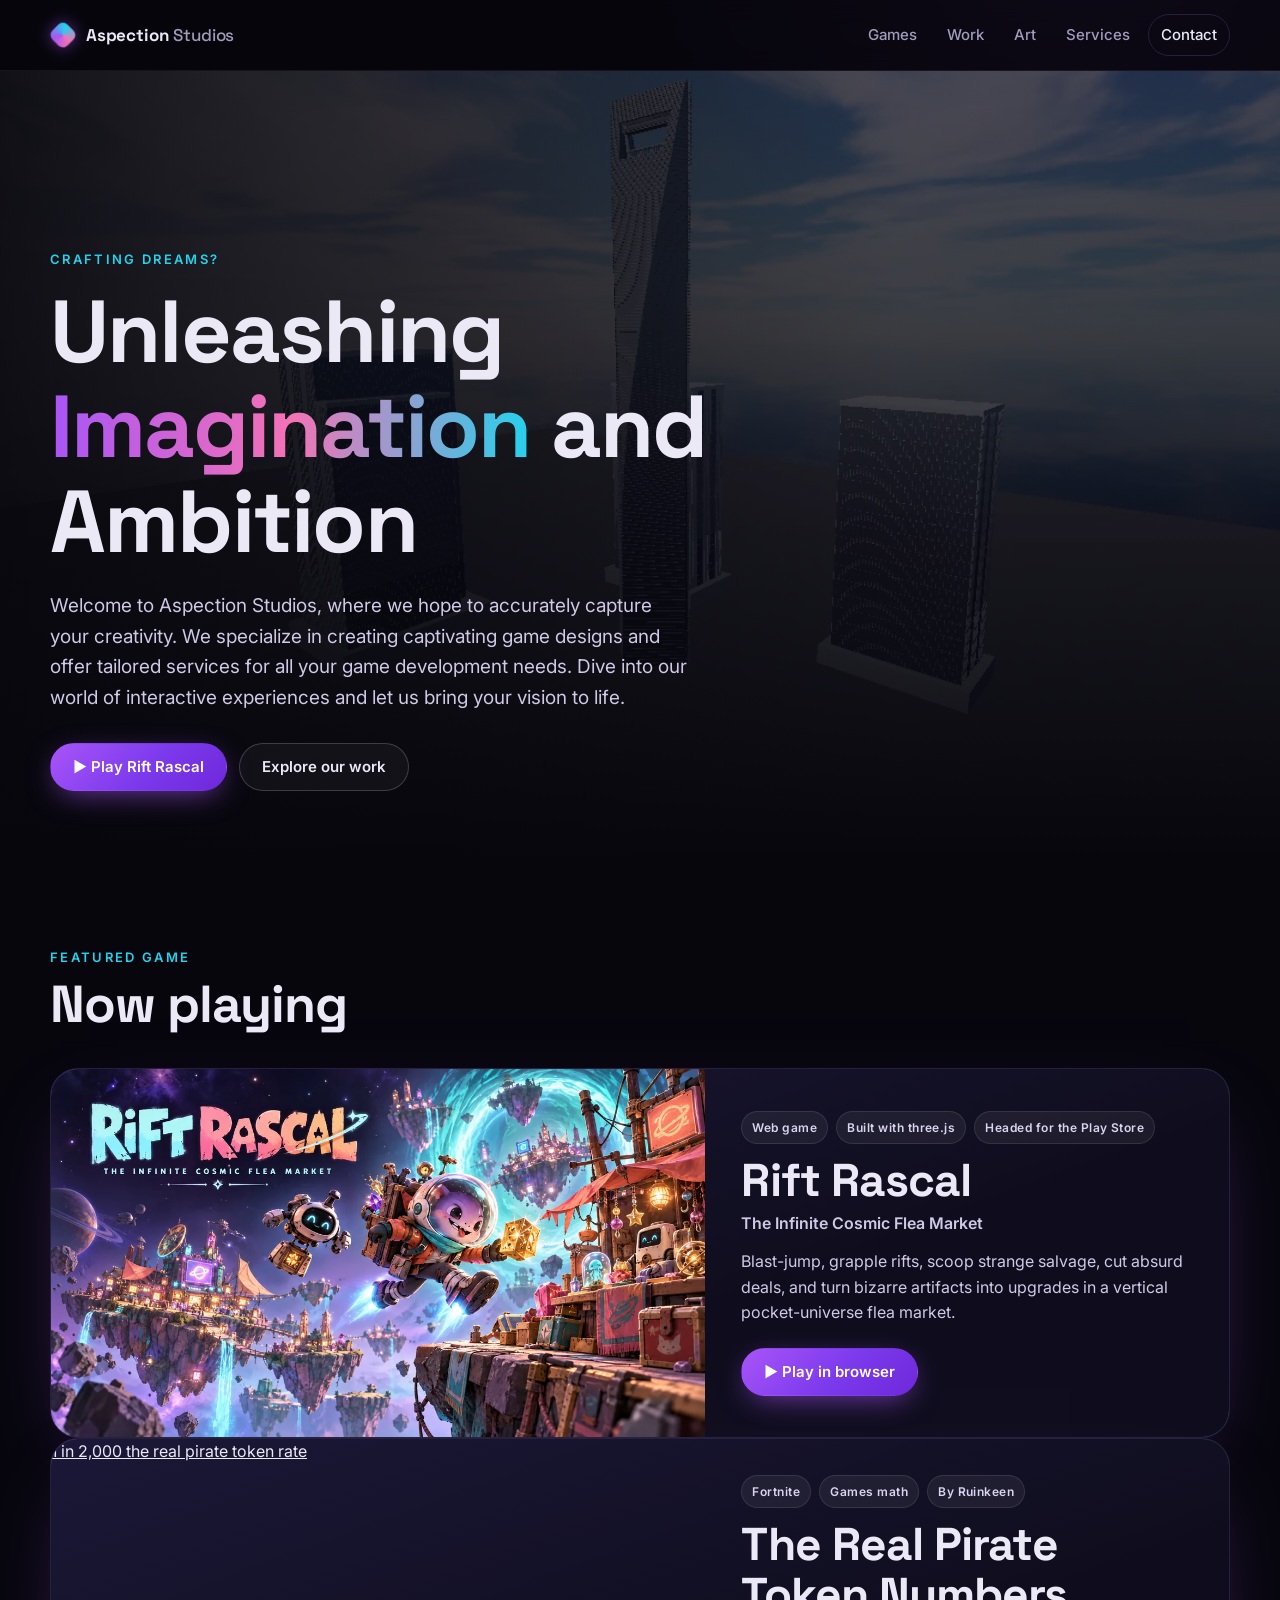
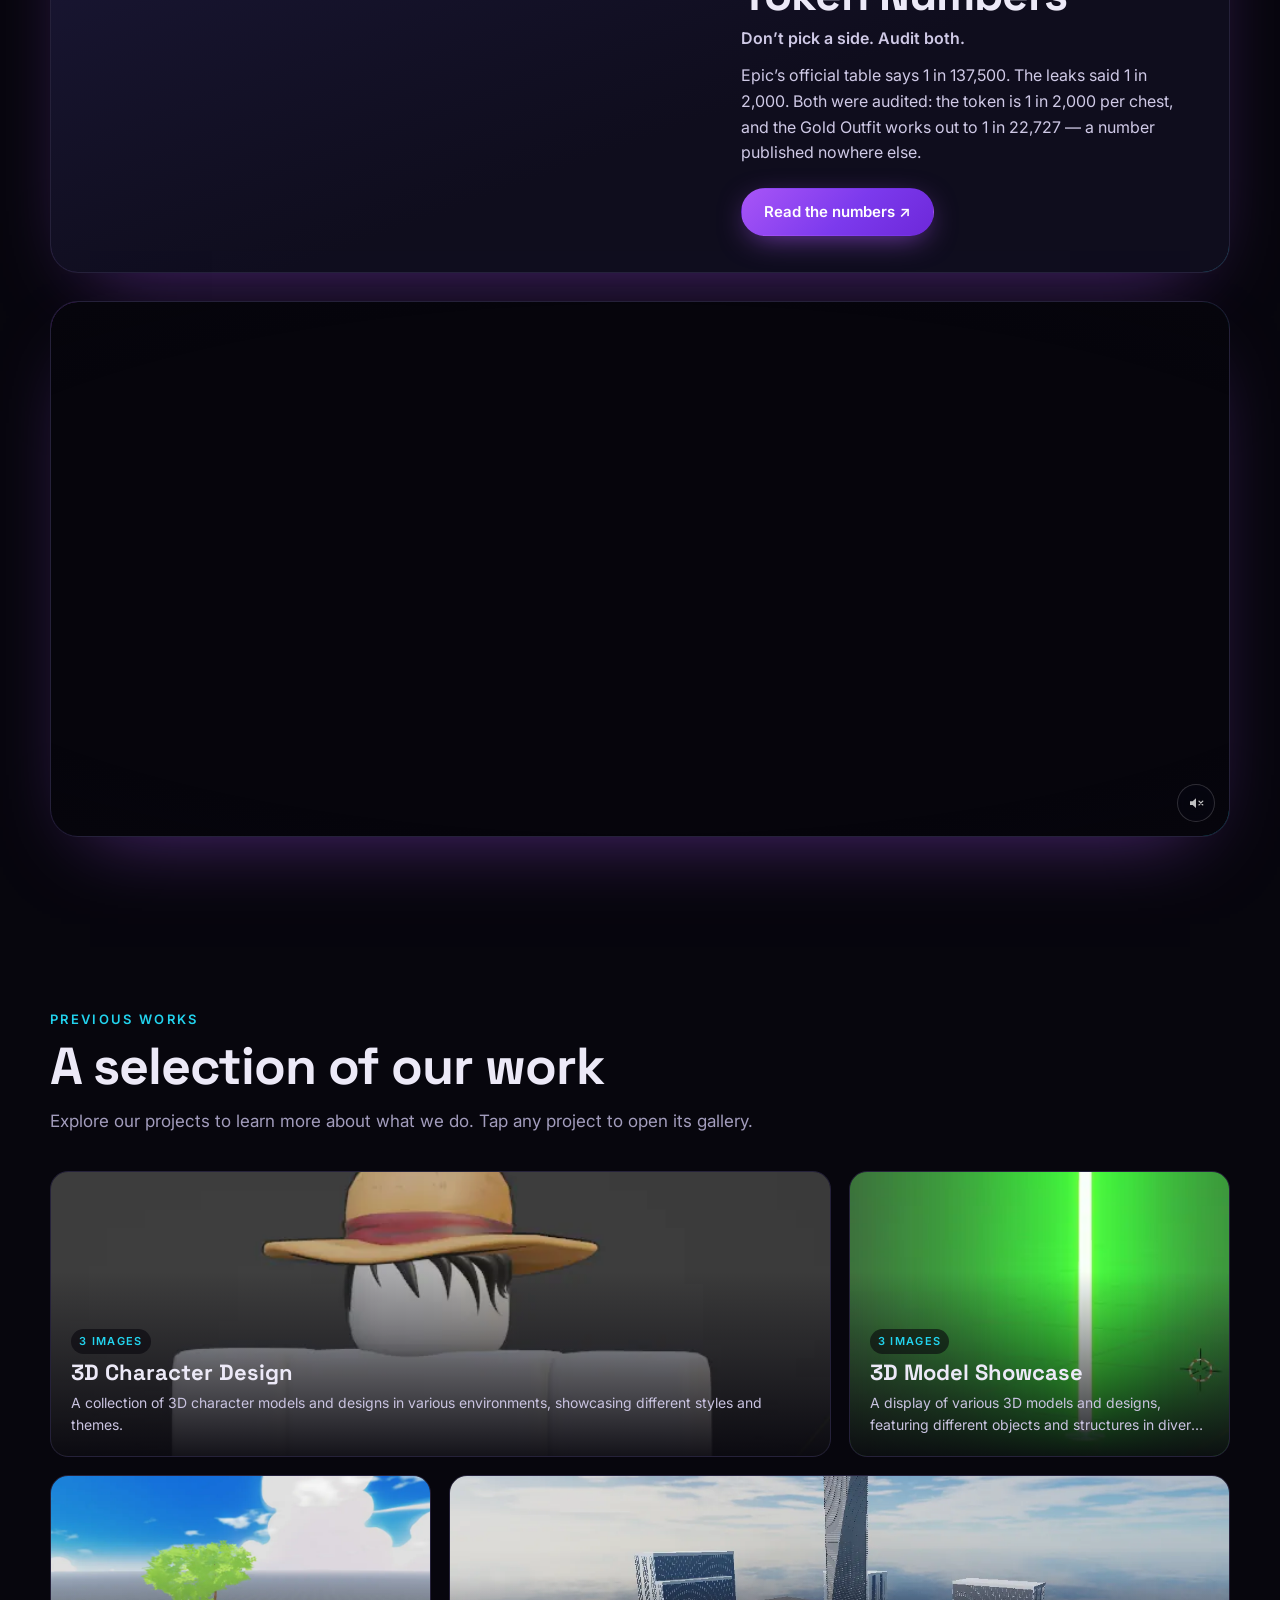
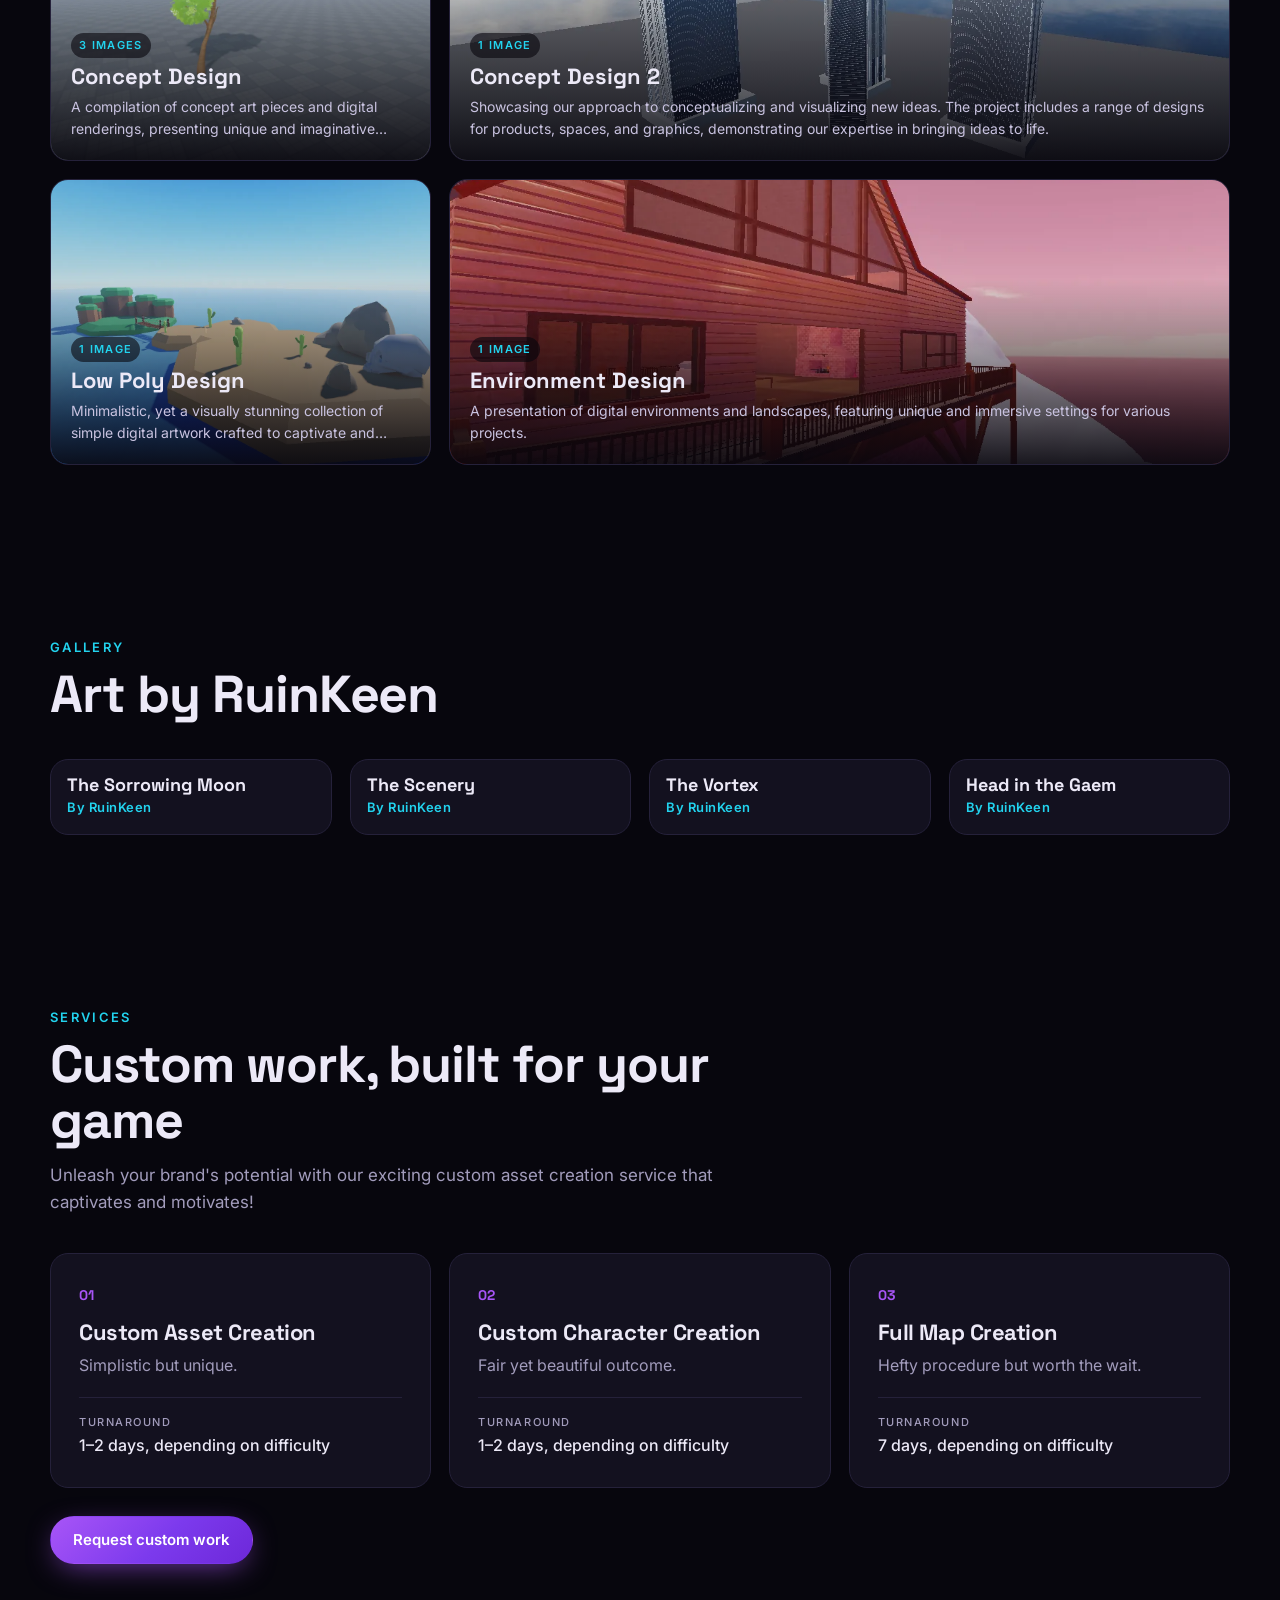
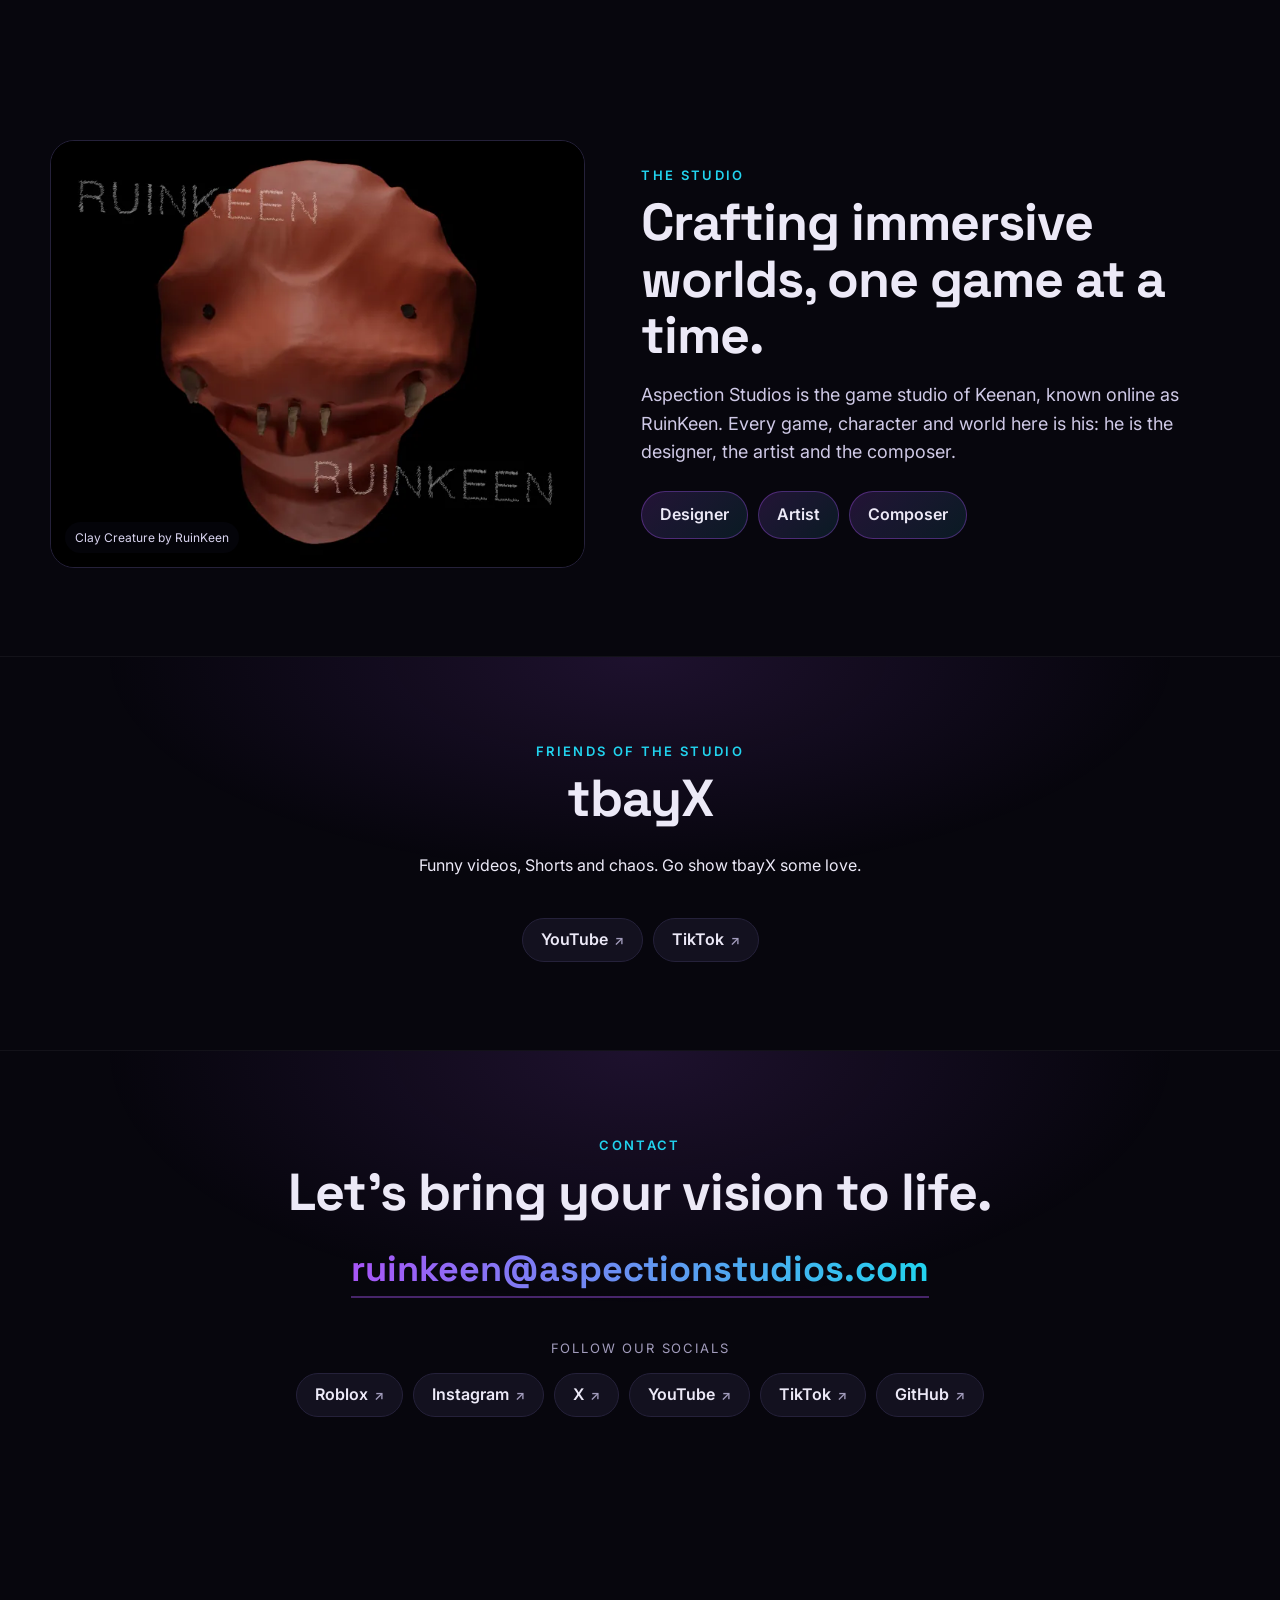
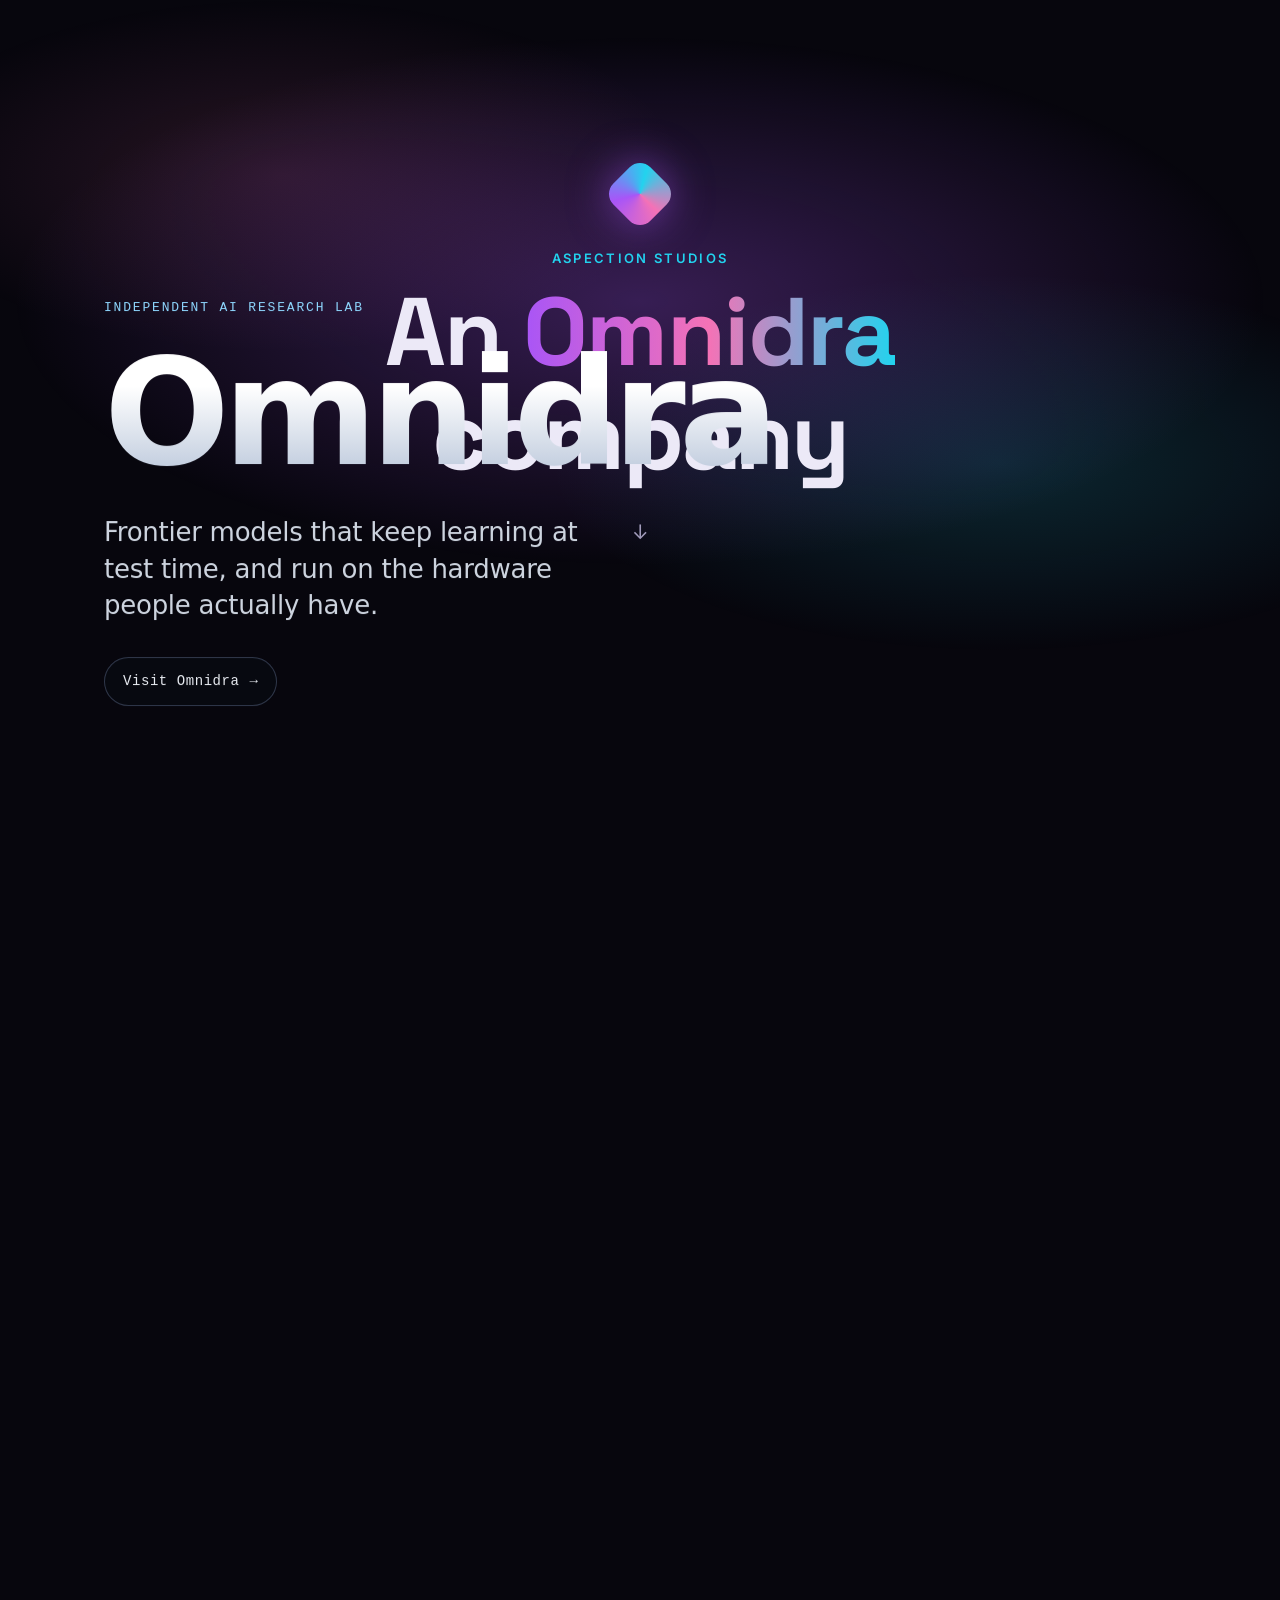
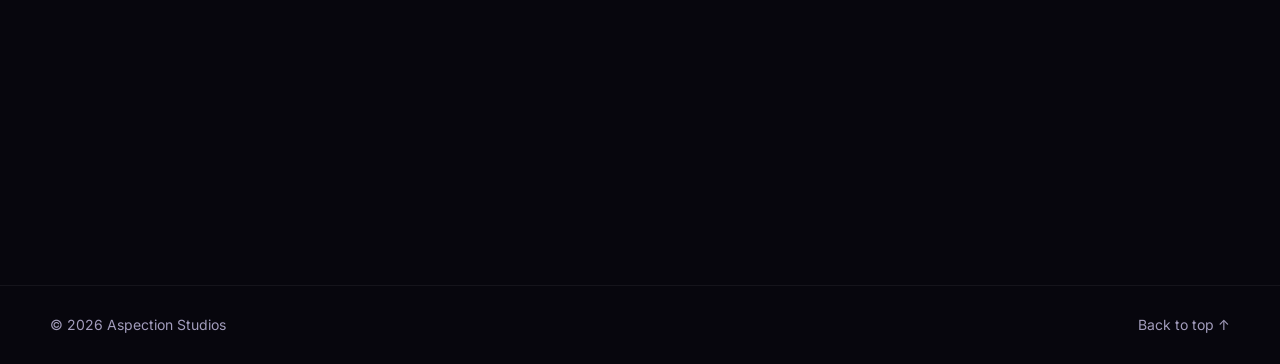
==== commit 06f2eef4: "Add Pirate Token Numbers card linking the published paper" ====
--- a/index.html
+++ b/index.html
@@ -37,7 +37,7 @@
       <h1>Unleashing <span class="grad">Imagination</span> and Ambition</h1>
       <p class="lede">Welcome to Aspection Studios, where we hope to accurately capture your creativity. We specialize in creating captivating game designs and offer tailored services for all your game development needs. Dive into our world of interactive experiences and let us bring your vision to life.</p>
       <div class="hero-actions">
-        <a class="btn btn-primary" href="https://riftrascal.sites.tab.bot/" target="_blank" rel="noopener">▶ Play Rift Rascal</a>
+        <a class="btn btn-primary" href="https://aspectionstudios.github.io/rift-rascal-web/" target="_blank" rel="noopener">▶ Play Rift Rascal</a>
         <a class="btn btn-ghost" href="#work">Explore our work</a>
         <span class="btn btn-primary arrive-ghost" aria-hidden="true">Visit Aspection Studios <span>→</span></span>
       </div>
@@ -47,7 +47,7 @@
   <section class="section" id="games" aria-labelledby="games-h">
     <div class="section-head"><p class="kicker">Featured game</p><h2 id="games-h">Now playing</h2></div>
     <article class="feature">
-      <a class="feature-art" href="https://riftrascal.sites.tab.bot/" target="_blank" rel="noopener" aria-label="Play Rift Rascal in your browser">
+      <a class="feature-art" href="https://aspectionstudios.github.io/rift-rascal-web/" target="_blank" rel="noopener" aria-label="Play Rift Rascal in your browser">
         <img src="img/rift-rascal.webp" alt="Rift Rascal: The Infinite Cosmic Flea Market" loading="lazy" decoding="async">
       </a>
       <div class="feature-body">
@@ -55,7 +55,20 @@
         <h3>Rift Rascal</h3>
         <p class="feature-sub">The Infinite Cosmic Flea Market</p>
         <p>Blast-jump, grapple rifts, scoop strange salvage, cut absurd deals, and turn bizarre artifacts into upgrades in a vertical pocket-universe flea market.</p>
-        <a class="btn btn-primary" href="https://riftrascal.sites.tab.bot/" target="_blank" rel="noopener">▶ Play in browser</a>
+        <a class="btn btn-primary" href="https://aspectionstudios.github.io/rift-rascal-web/" target="_blank" rel="noopener">▶ Play in browser</a>
+      </div>
+    </article>
+    <article class="feature">
+      <a class="feature-art token-art" href="https://muse.ai/s/the-real-pirate-token-numbers-cn6yxjpxkxe2sq/RoqXhU606GDuk_VE18Mgp9SS8KXMaNW_abHxMN3bDug" target="_blank" rel="noopener" aria-label="Read The Real Pirate Token Numbers">
+        <span class="token-big">1 in 2,000</span>
+        <span class="token-small">the real pirate token rate</span>
+      </a>
+      <div class="feature-body">
+        <div class="tags"><span>Fortnite</span><span>Games math</span><span>By Ruinkeen</span></div>
+        <h3>The Real Pirate Token Numbers</h3>
+        <p class="feature-sub">Don&rsquo;t pick a side. Audit both.</p>
+        <p>Epic&rsquo;s official table says 1 in 137,500. The leaks said 1 in 2,000. Both were audited: the token is 1 in 2,000 per chest, and the Gold Outfit works out to 1 in 22,727 &mdash; a number published nowhere else.</p>
+        <a class="btn btn-primary" href="https://muse.ai/s/the-real-pirate-token-numbers-cn6yxjpxkxe2sq/RoqXhU606GDuk_VE18Mgp9SS8KXMaNW_abHxMN3bDug" target="_blank" rel="noopener">Read the numbers &nearr;</a>
       </div>
     </article>
     <div class="rr-fight" data-rr-fight hidden><img class="rr-fight-poster" src="rr-fight/poster.webp" alt="" aria-hidden="true" width="1280" height="720" loading="lazy" decoding="async"><video class="rr-fight-video" muted loop playsinline preload="none" aria-hidden="true" tabindex="-1" disablepictureinpicture><source data-src="rr-fight/rr-fight.webm" type="video/webm"><source data-src="rr-fight/rr-fight.mp4" type="video/mp4"></video><button class="rr-fight-sound" type="button" aria-pressed="false" aria-label="Turn on the fight's sound" hidden><svg viewBox="0 0 24 24" width="18" height="18" aria-hidden="true" focusable="false"><path d="M4 9.5h3.5L12 5.5v13l-4.5-4H4z" fill="currentColor"/><path class="rr-snd-on" d="M15.5 9a4.2 4.2 0 0 1 0 6M18 6.5a7.8 7.8 0 0 1 0 11" fill="none" stroke="currentColor" stroke-width="1.8" stroke-linecap="round"/><path class="rr-snd-off" d="M16 9.5l5 5m0-5l-5 5" fill="none" stroke="currentColor" stroke-width="1.8" stroke-linecap="round"/></svg></button></div>
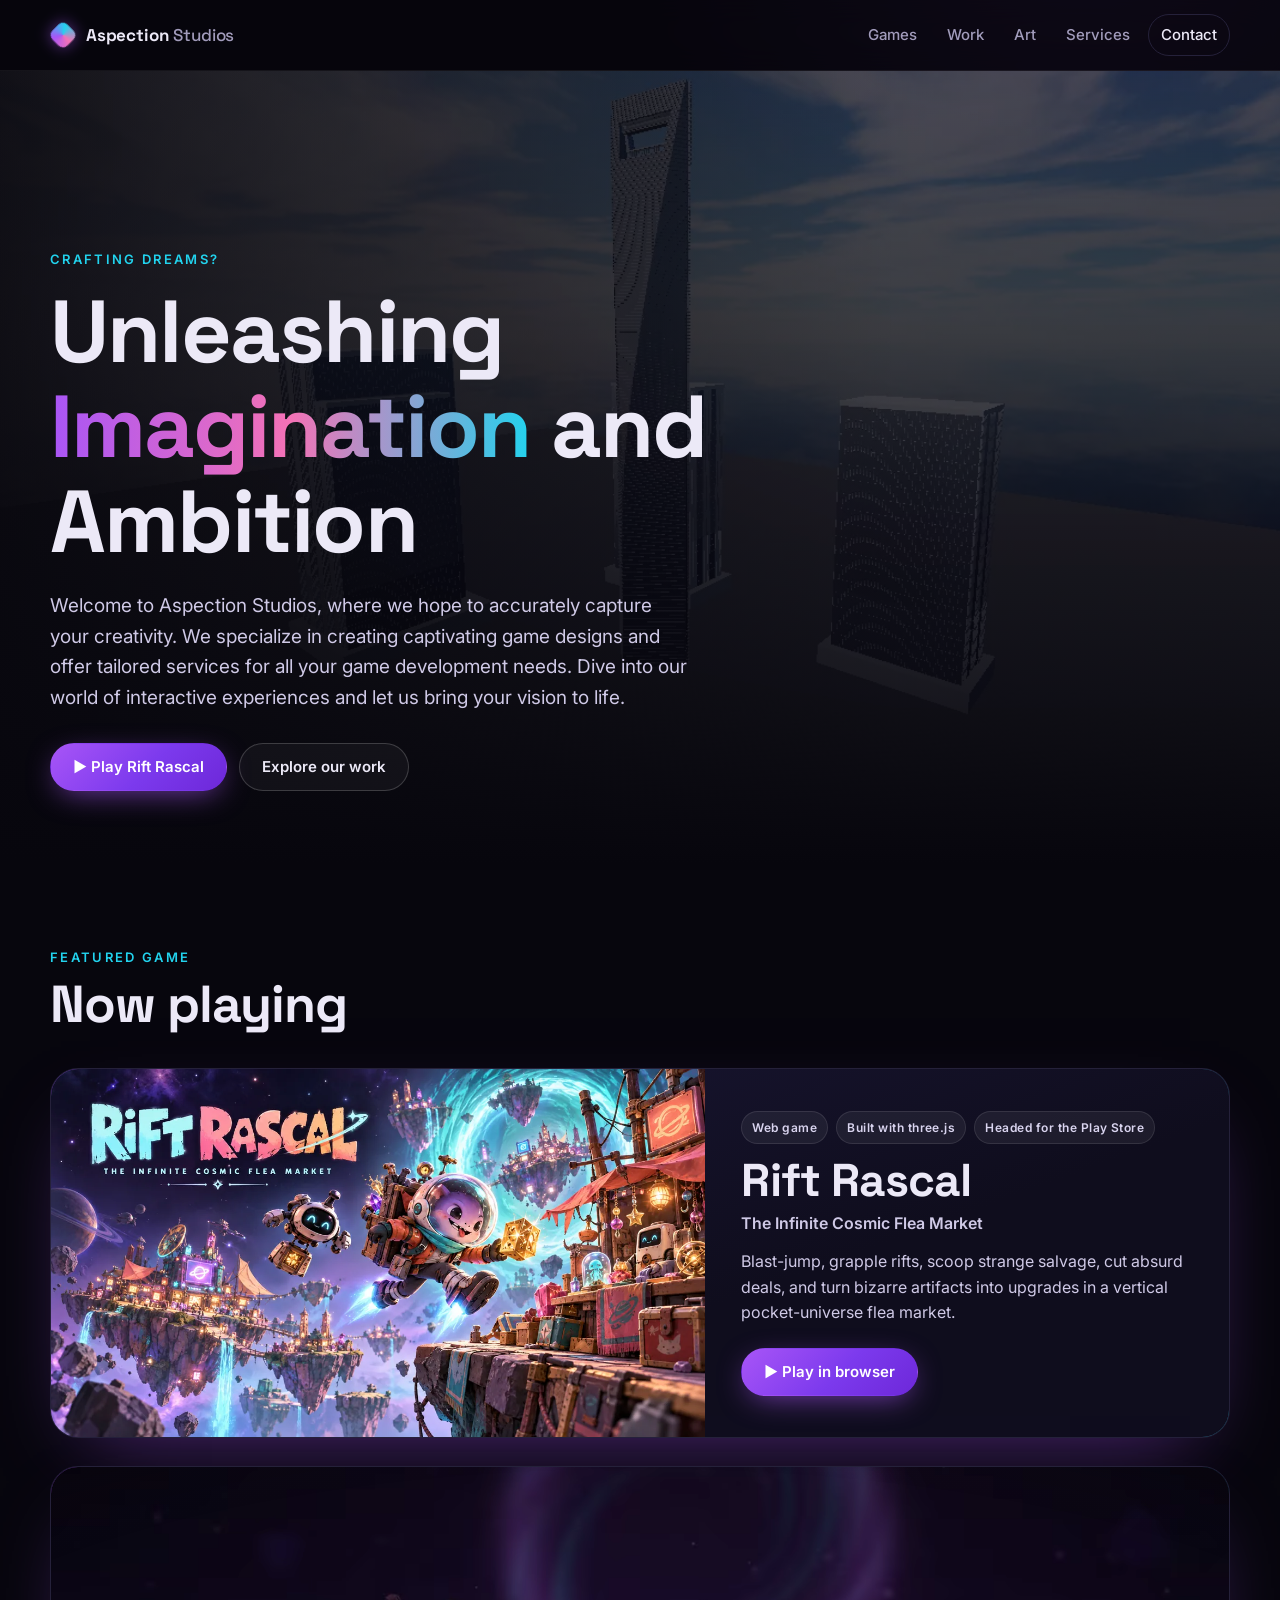
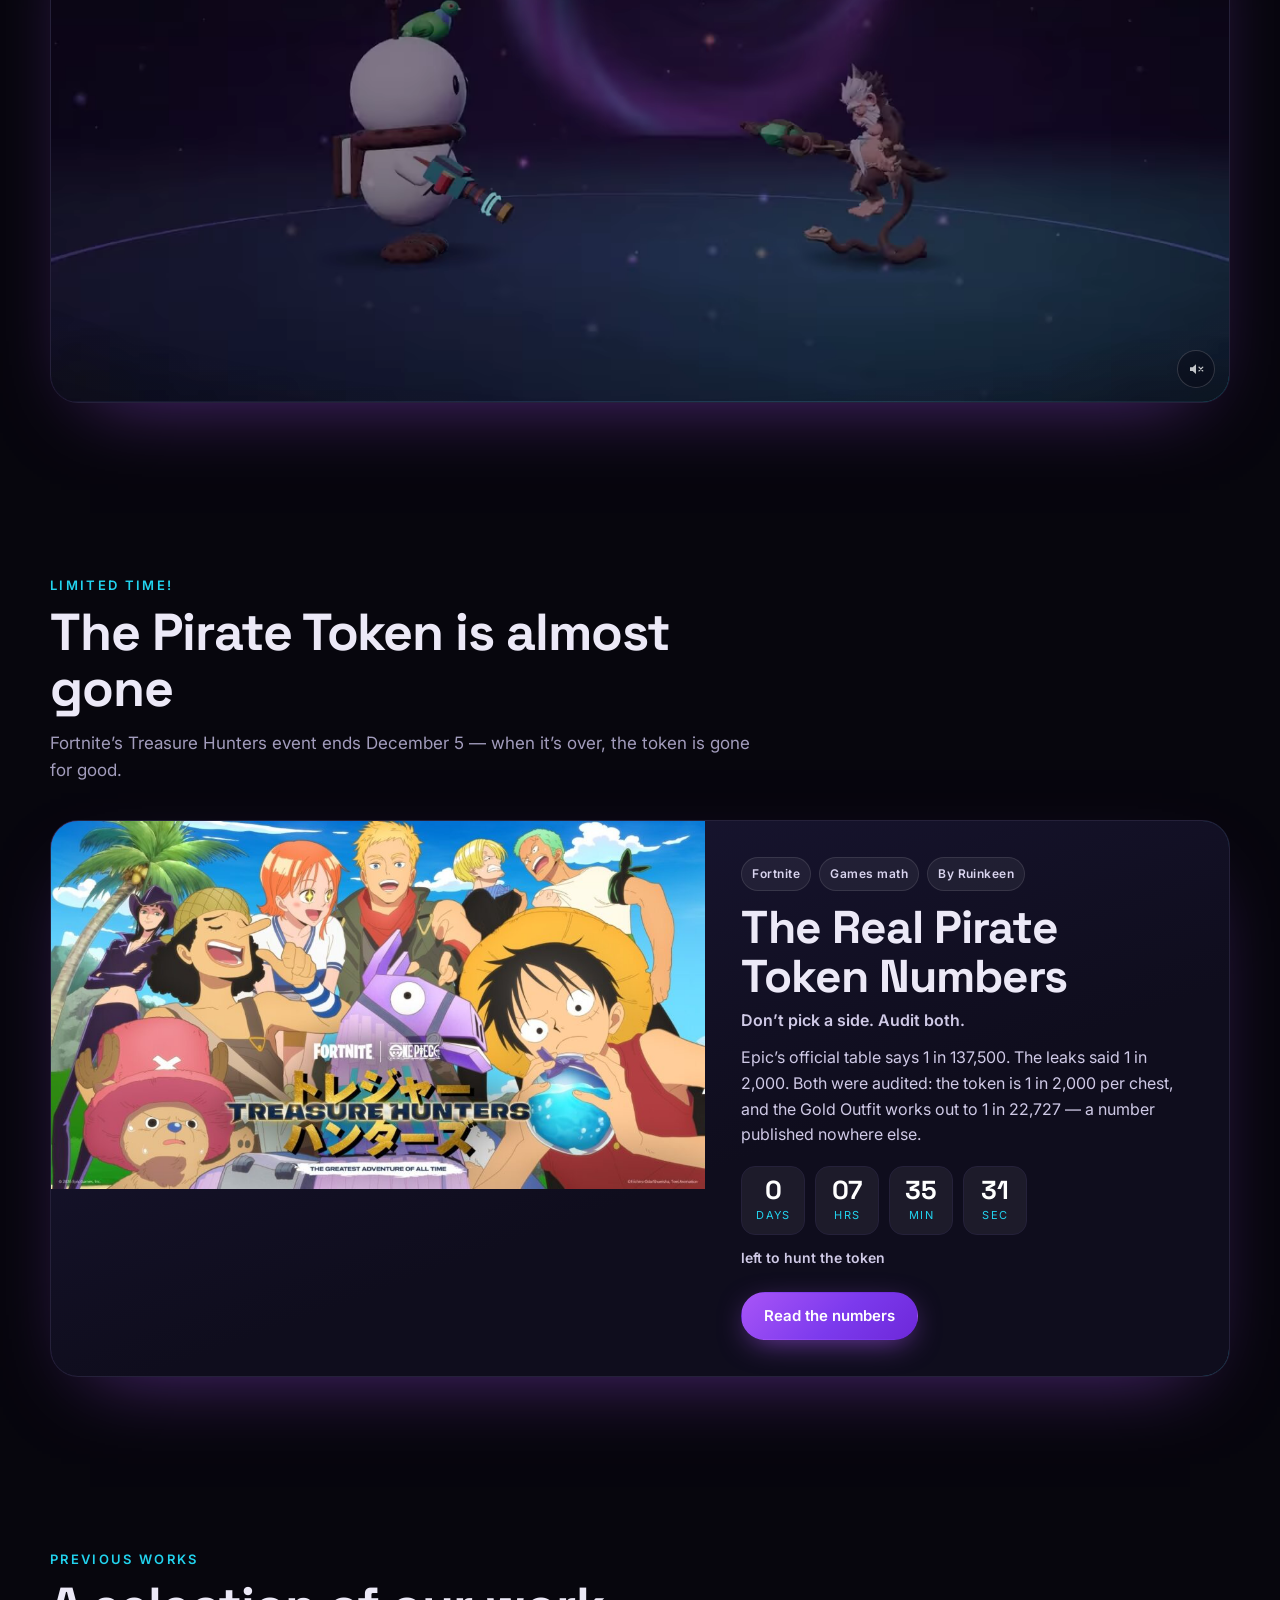
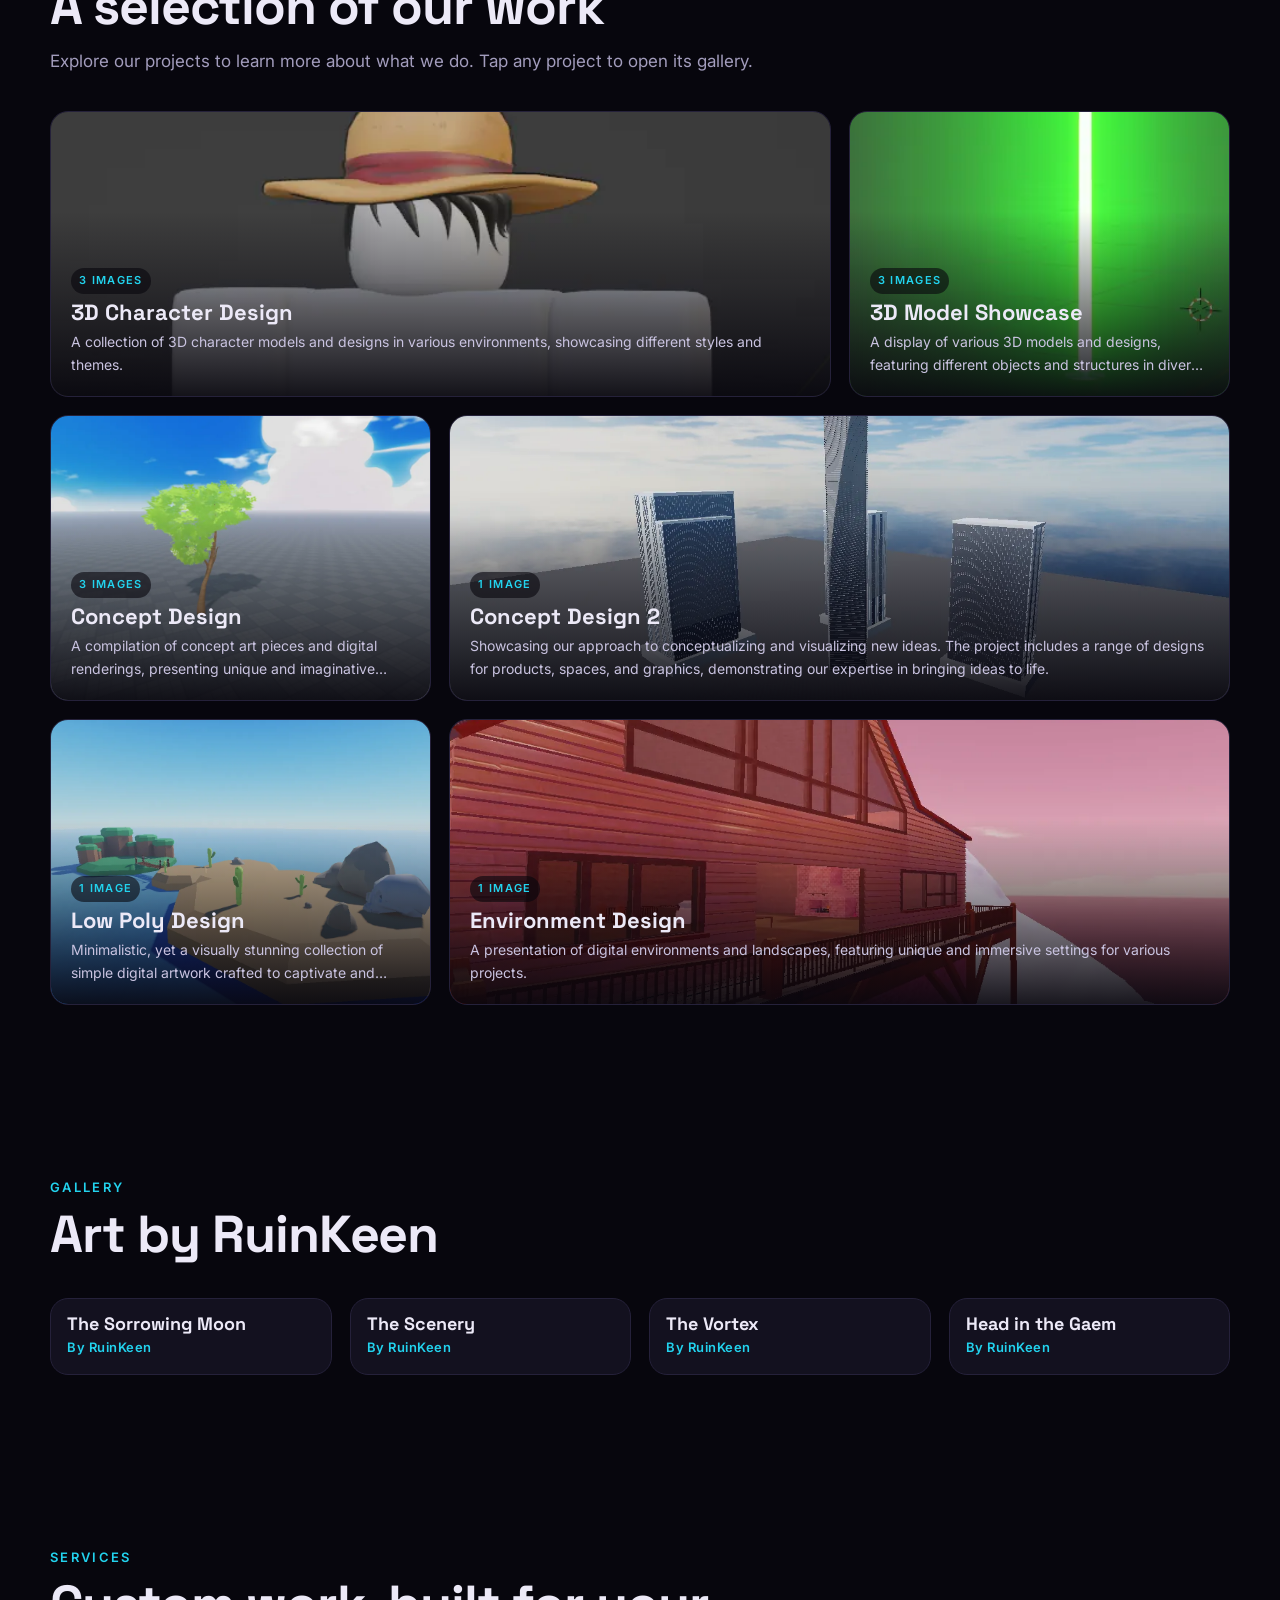
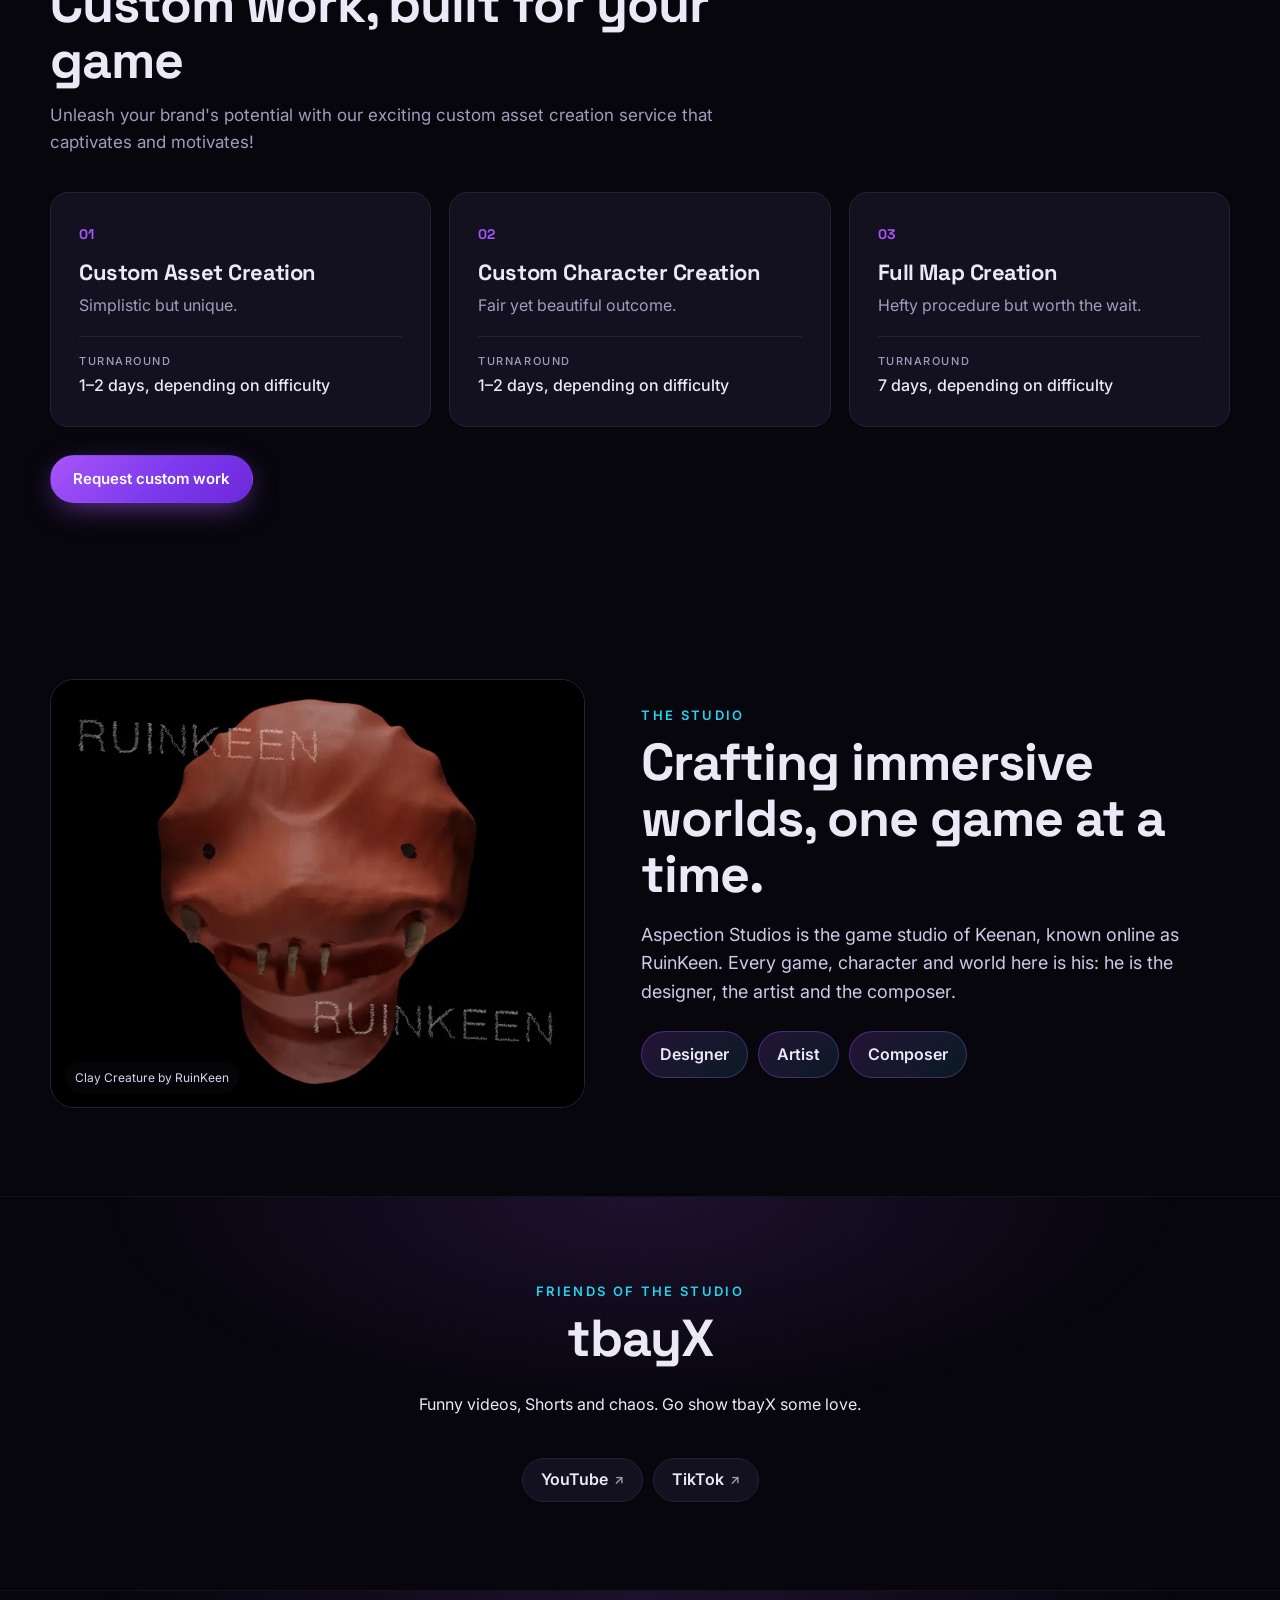
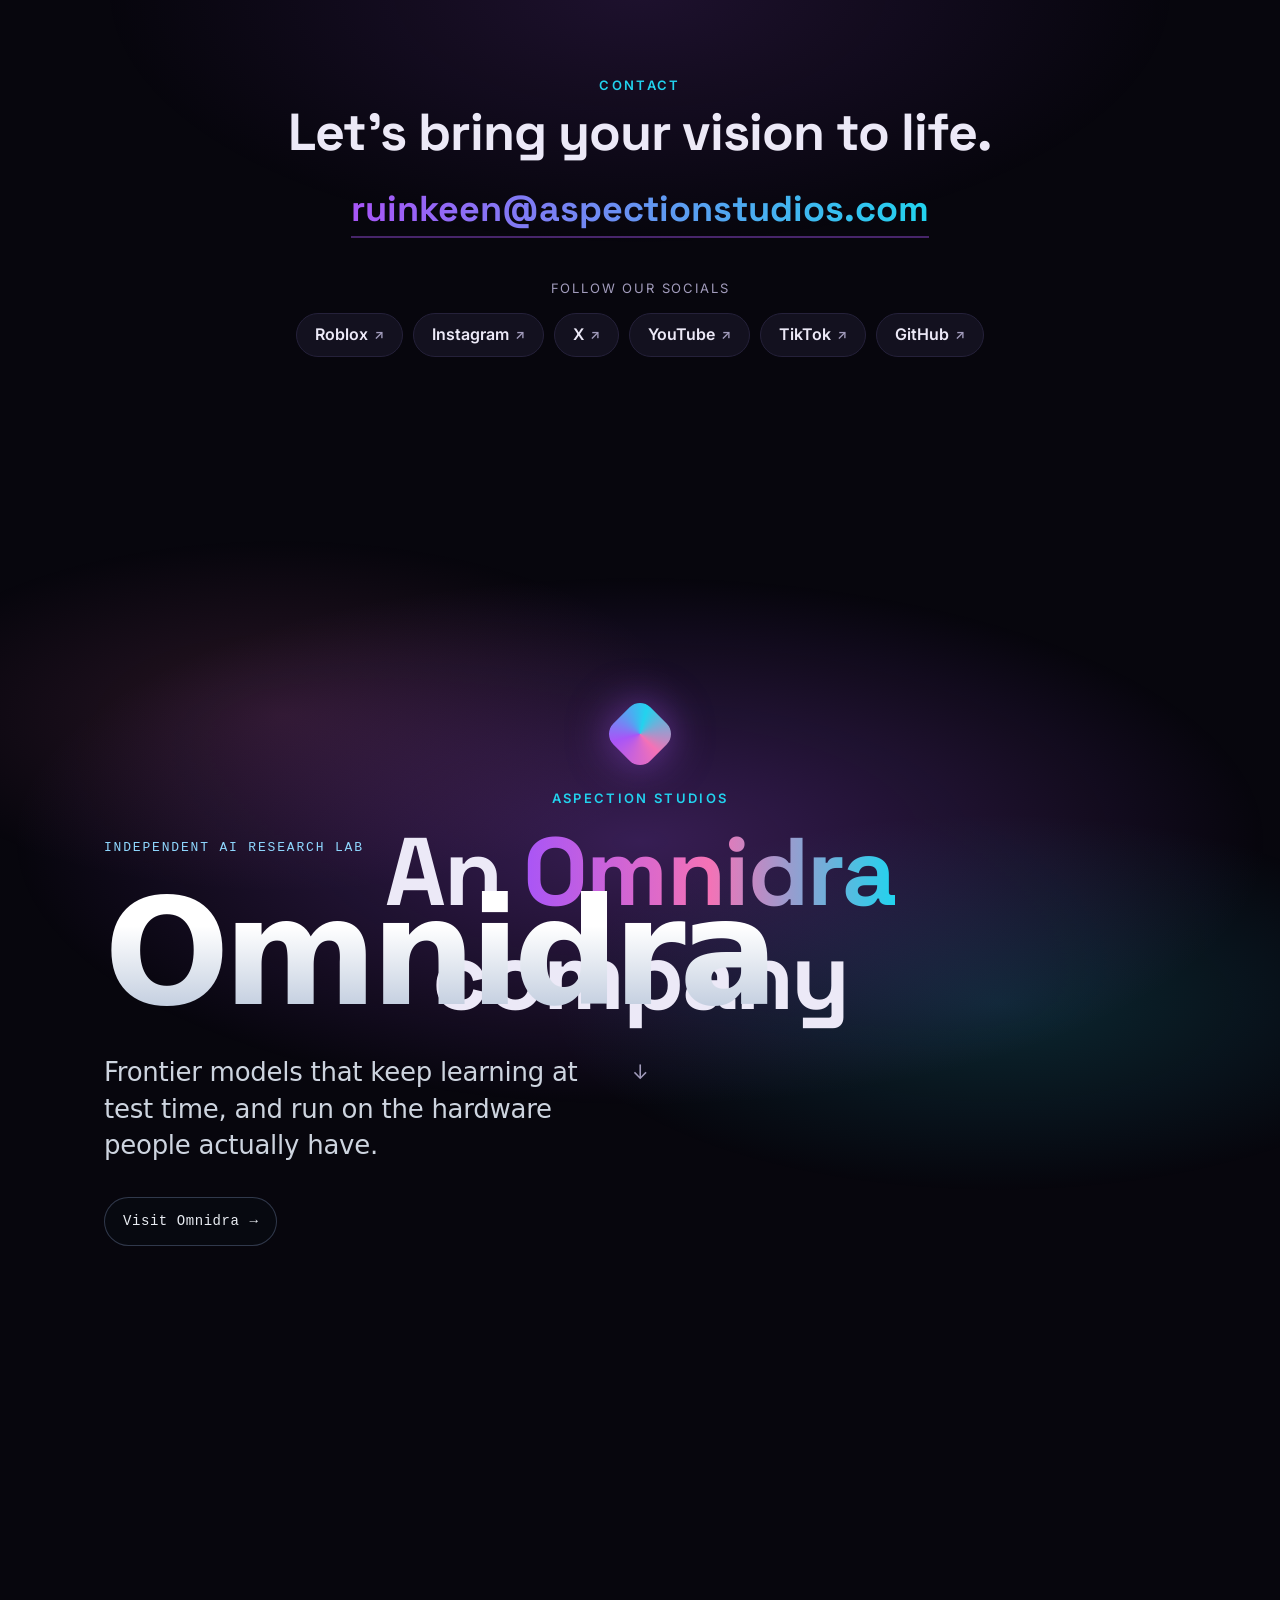
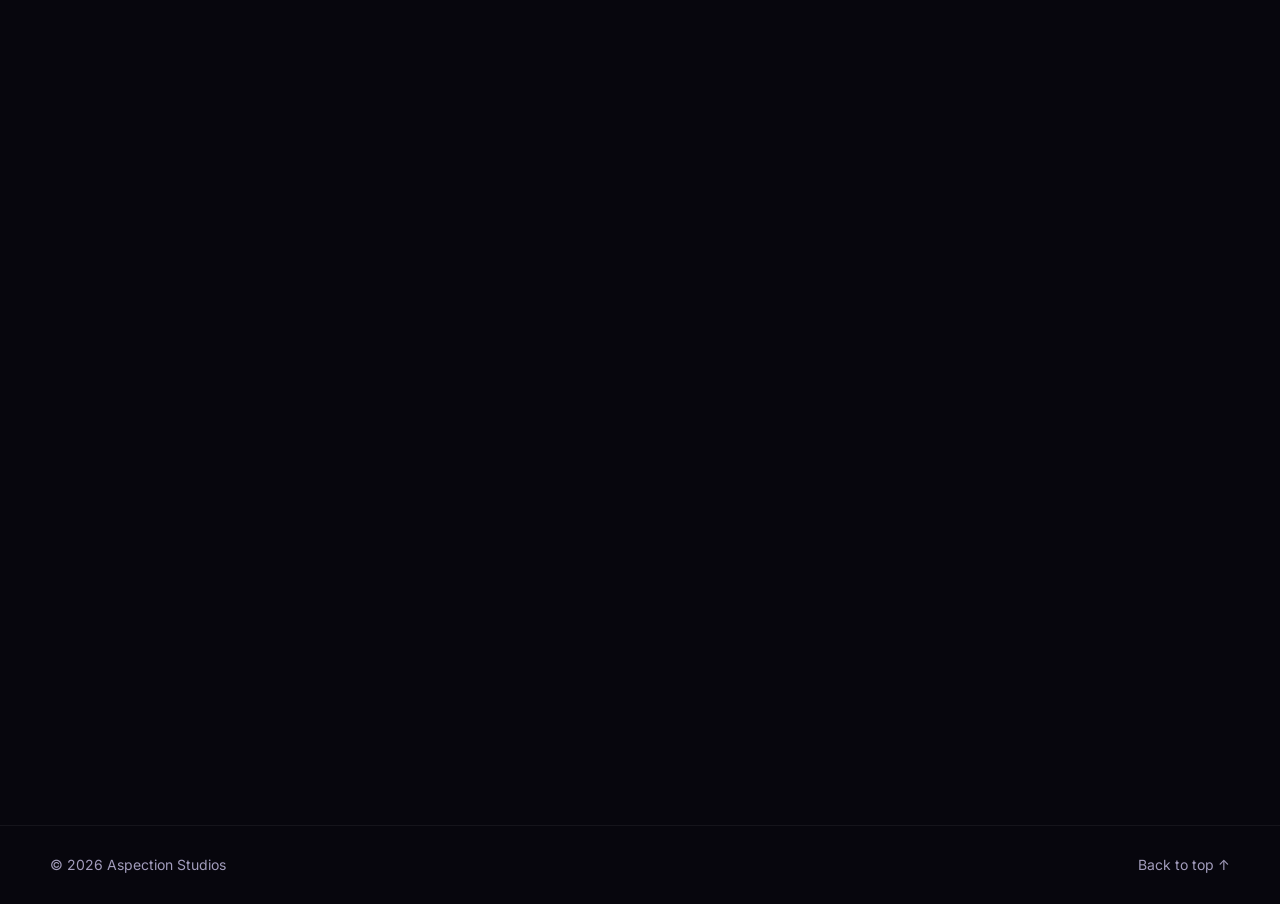
==== commit c45e9734: "Pirate Token: own Limited Time section with countdown, on-site HTML page" ====
--- a/index.html
+++ b/index.html
@@ -58,20 +58,30 @@
         <a class="btn btn-primary" href="https://aspectionstudios.github.io/rift-rascal-web/" target="_blank" rel="noopener">▶ Play in browser</a>
       </div>
     </article>
+    <div class="rr-fight" data-rr-fight hidden><img class="rr-fight-poster" src="rr-fight/poster.webp" alt="" aria-hidden="true" width="1280" height="720" loading="lazy" decoding="async"><video class="rr-fight-video" muted loop playsinline preload="none" aria-hidden="true" tabindex="-1" disablepictureinpicture><source data-src="rr-fight/rr-fight.webm" type="video/webm"><source data-src="rr-fight/rr-fight.mp4" type="video/mp4"></video><button class="rr-fight-sound" type="button" aria-pressed="false" aria-label="Turn on the fight's sound" hidden><svg viewBox="0 0 24 24" width="18" height="18" aria-hidden="true" focusable="false"><path d="M4 9.5h3.5L12 5.5v13l-4.5-4H4z" fill="currentColor"/><path class="rr-snd-on" d="M15.5 9a4.2 4.2 0 0 1 0 6M18 6.5a7.8 7.8 0 0 1 0 11" fill="none" stroke="currentColor" stroke-width="1.8" stroke-linecap="round"/><path class="rr-snd-off" d="M16 9.5l5 5m0-5l-5 5" fill="none" stroke="currentColor" stroke-width="1.8" stroke-linecap="round"/></svg></button></div>
+  </section>
+
+  <section class="section" id="pirate-token" aria-labelledby="token-h">
+    <div class="section-head"><p class="kicker">Limited time!</p><h2 id="token-h">The Pirate Token is almost gone</h2><p class="section-sub">Fortnite&rsquo;s Treasure Hunters event ends December 5 &mdash; when it&rsquo;s over, the token is gone for good.</p></div>
     <article class="feature">
-      <a class="feature-art token-art" href="https://muse.ai/s/the-real-pirate-token-numbers-cn6yxjpxkxe2sq/RoqXhU606GDuk_VE18Mgp9SS8KXMaNW_abHxMN3bDug" target="_blank" rel="noopener" aria-label="Read The Real Pirate Token Numbers">
-        <span class="token-big">1 in 2,000</span>
-        <span class="token-small">the real pirate token rate</span>
+      <a class="feature-art" href="pirate-token.html" aria-label="Read The Real Pirate Token Numbers">
+        <img src="[data-uri]" alt="Fortnite Treasure Hunters &mdash; the Straw Hat crew" loading="lazy" decoding="async">
       </a>
       <div class="feature-body">
         <div class="tags"><span>Fortnite</span><span>Games math</span><span>By Ruinkeen</span></div>
         <h3>The Real Pirate Token Numbers</h3>
         <p class="feature-sub">Don&rsquo;t pick a side. Audit both.</p>
         <p>Epic&rsquo;s official table says 1 in 137,500. The leaks said 1 in 2,000. Both were audited: the token is 1 in 2,000 per chest, and the Gold Outfit works out to 1 in 22,727 &mdash; a number published nowhere else.</p>
-        <a class="btn btn-primary" href="https://muse.ai/s/the-real-pirate-token-numbers-cn6yxjpxkxe2sq/RoqXhU606GDuk_VE18Mgp9SS8KXMaNW_abHxMN3bDug" target="_blank" rel="noopener">Read the numbers &nearr;</a>
+        <div class="countdown" role="timer" aria-label="Time left to hunt the pirate token">
+          <div><span id="cd-d">--</span><small>days</small></div>
+          <div><span id="cd-h">--</span><small>hrs</small></div>
+          <div><span id="cd-m">--</span><small>min</small></div>
+          <div><span id="cd-s">--</span><small>sec</small></div>
+        </div>
+        <p class="cd-note" id="cd-note">left to hunt the token</p>
+        <a class="btn btn-primary" href="pirate-token.html">Read the numbers</a>
       </div>
     </article>
-    <div class="rr-fight" data-rr-fight hidden><img class="rr-fight-poster" src="rr-fight/poster.webp" alt="" aria-hidden="true" width="1280" height="720" loading="lazy" decoding="async"><video class="rr-fight-video" muted loop playsinline preload="none" aria-hidden="true" tabindex="-1" disablepictureinpicture><source data-src="rr-fight/rr-fight.webm" type="video/webm"><source data-src="rr-fight/rr-fight.mp4" type="video/mp4"></video><button class="rr-fight-sound" type="button" aria-pressed="false" aria-label="Turn on the fight's sound" hidden><svg viewBox="0 0 24 24" width="18" height="18" aria-hidden="true" focusable="false"><path d="M4 9.5h3.5L12 5.5v13l-4.5-4H4z" fill="currentColor"/><path class="rr-snd-on" d="M15.5 9a4.2 4.2 0 0 1 0 6M18 6.5a7.8 7.8 0 0 1 0 11" fill="none" stroke="currentColor" stroke-width="1.8" stroke-linecap="round"/><path class="rr-snd-off" d="M16 9.5l5 5m0-5l-5 5" fill="none" stroke="currentColor" stroke-width="1.8" stroke-linecap="round"/></svg></button></div>
   </section>
 
   <section class="section" id="work" aria-labelledby="work-h">
@@ -208,5 +218,24 @@
 <script>window.GALLERY={"char": {"title": "3D Character Design", "images": ["img/char-straw-hat.webp", "img/char-demon.webp", "img/char-blue.webp"]}, "model": {"title": "3D Model Showcase", "images": ["img/model-saber.webp", "img/model-car.webp", "img/model-glass.webp"]}, "concept": {"title": "Concept Design", "images": ["img/concept-tree.webp", "img/concept-house.webp", "img/concept-hand.webp"]}, "concept2": {"title": "Concept Design 2", "images": ["img/concept2-towers.webp"]}, "lowpoly": {"title": "Low Poly Design", "images": ["img/lowpoly-island.webp"]}, "env": {"title": "Environment Design", "images": ["img/env-cabin.webp"]}, "art": {"title": "Art by RuinKeen", "images": ["img/the_sorrowing_moon_by_ruinkeen.webp", "img/the_scenery_by_ruinkeen.webp", "img/the_vortex_by_ruinkeen.webp", "img/head_in_the_gaem_by_ruinkeen.webp"], "titles": ["The Sorrowing Moon \u2014 By RuinKeen", "The Scenery \u2014 By RuinKeen", "The Vortex \u2014 By RuinKeen", "Head in the Gaem \u2014 By RuinKeen"], "alts": ["The Sorrowing Moon", "The Scenery", "The Vortex", "Head in the Gaem"]}};</script>
 <script src="script.js" defer></script>
 <script src="rr-fight/rr-fight.js" defer></script>
+<script>
+(function(){
+  var end = new Date('2026-12-06T07:00:00Z').getTime();
+  var d=document.getElementById('cd-d'),h=document.getElementById('cd-h'),m=document.getElementById('cd-m'),sec=document.getElementById('cd-s'),note=document.getElementById('cd-note');
+  if(!d) return;
+  function pad(n){return (n<10?'0':'')+n;}
+  function tick(){
+    var left=end-Date.now();
+    if(left<=0){d.textContent='0';h.textContent='00';m.textContent='00';sec.textContent='00';if(note)note.textContent='The token is gone.';return;}
+    var t=Math.floor(left/1000);
+    d.textContent=Math.floor(t/86400);
+    h.textContent=pad(Math.floor(t%86400/3600));
+    m.textContent=pad(Math.floor(t%3600/60));
+    sec.textContent=pad(t%60);
+    setTimeout(tick,1000);
+  }
+  tick();
+})();
+</script>
 </body>
 </html>
--- a/styles.css
+++ b/styles.css
@@ -196,3 +196,9 @@
 .rr-fight-sound:focus-visible{outline:2px solid #c084fc;outline-offset:2px}
 .rr-fight-sound .rr-snd-on{display:none}.rr-fight-sound[aria-pressed="true"] .rr-snd-on{display:inline}.rr-fight-sound[aria-pressed="true"] .rr-snd-off{display:none}
 @media (max-width:600px){.rr-fight{aspect-ratio:16/10;margin-top:20px;border-radius:20px}.rr-fight::before{border-radius:20px}.rr-fight-sound{right:10px;bottom:10px;width:34px;height:34px}}
+
+.countdown{display:flex;gap:10px;margin-top:6px;flex-wrap:wrap}
+.countdown div{background:rgba(255,255,255,.06);border:1px solid var(--line);border-radius:14px;padding:10px 0;min-width:64px;text-align:center}
+.countdown span{display:block;font-family:"Space Grotesk",sans-serif;font-weight:700;font-size:26px;color:#fff;line-height:1}
+.countdown small{display:block;margin-top:4px;font-size:11px;letter-spacing:.12em;text-transform:uppercase;color:var(--a2)}
+.cd-note{color:var(--a2);font-weight:600;font-size:14px}
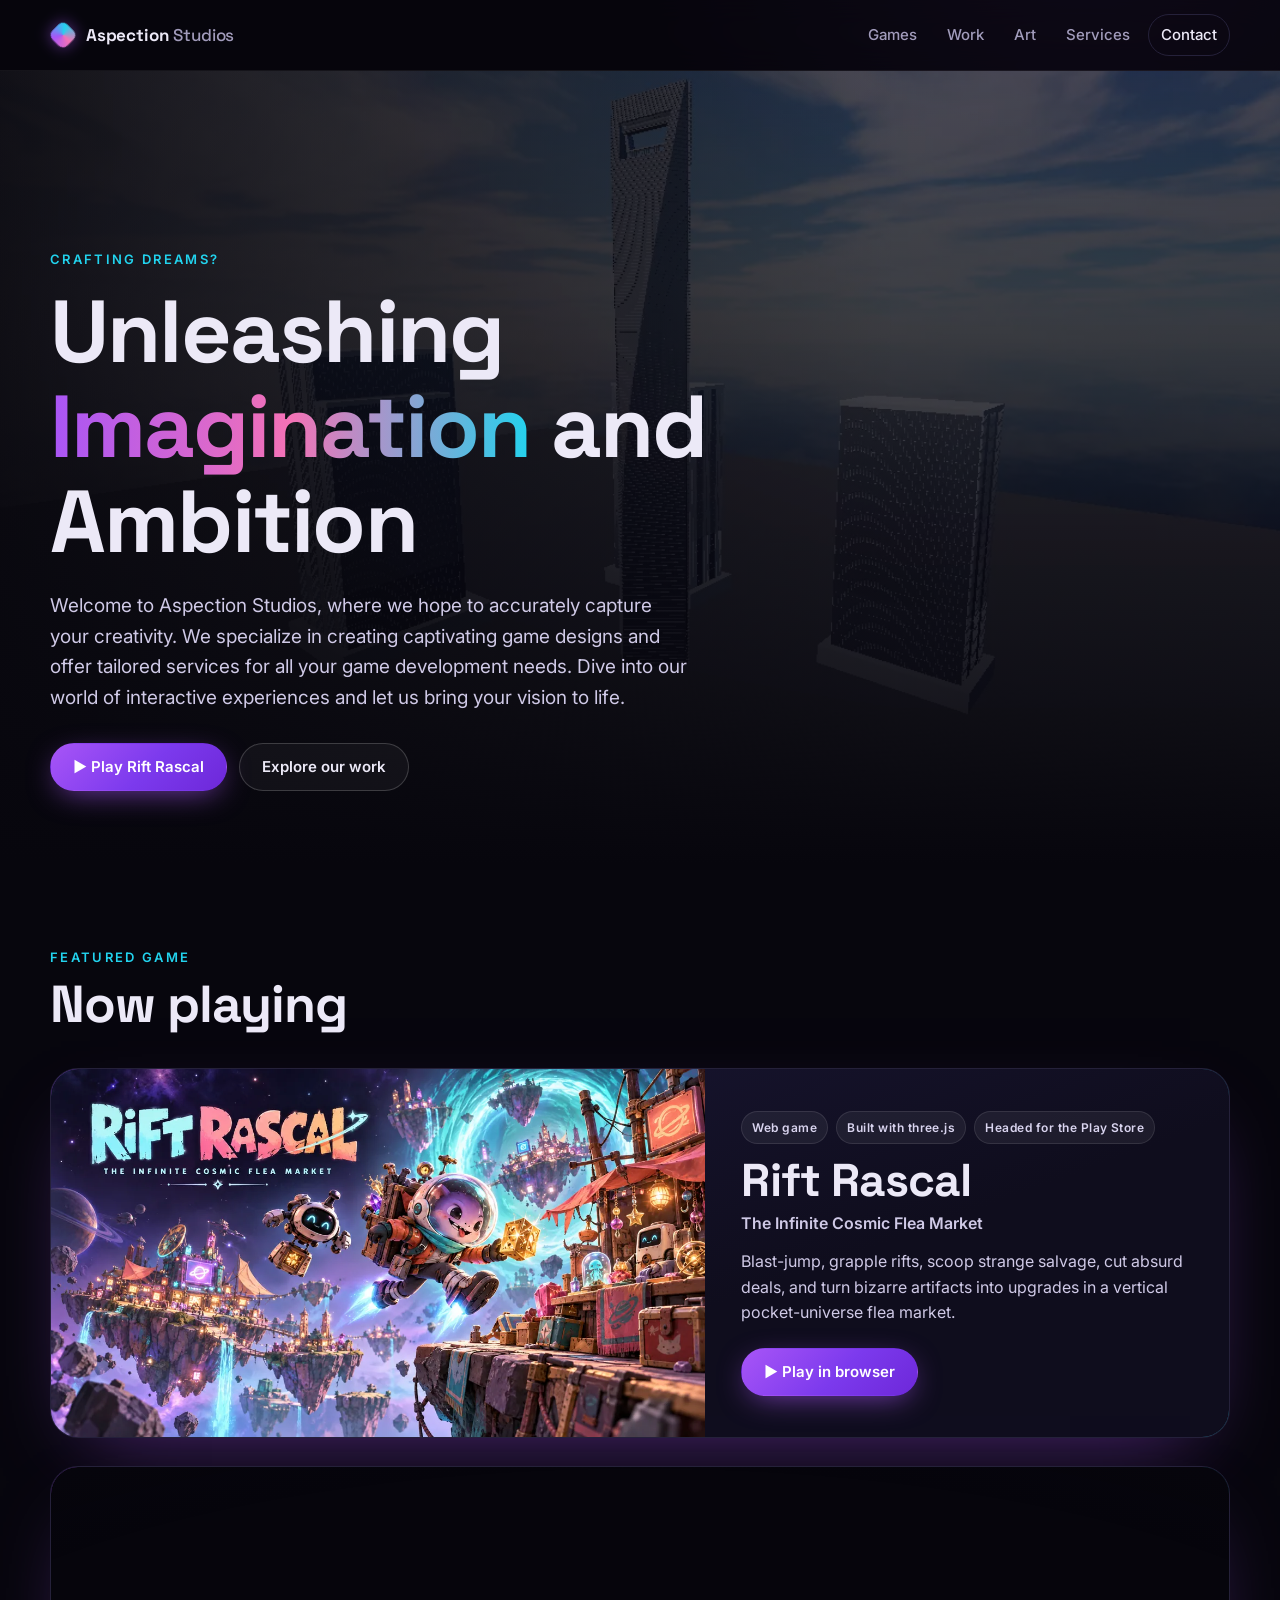
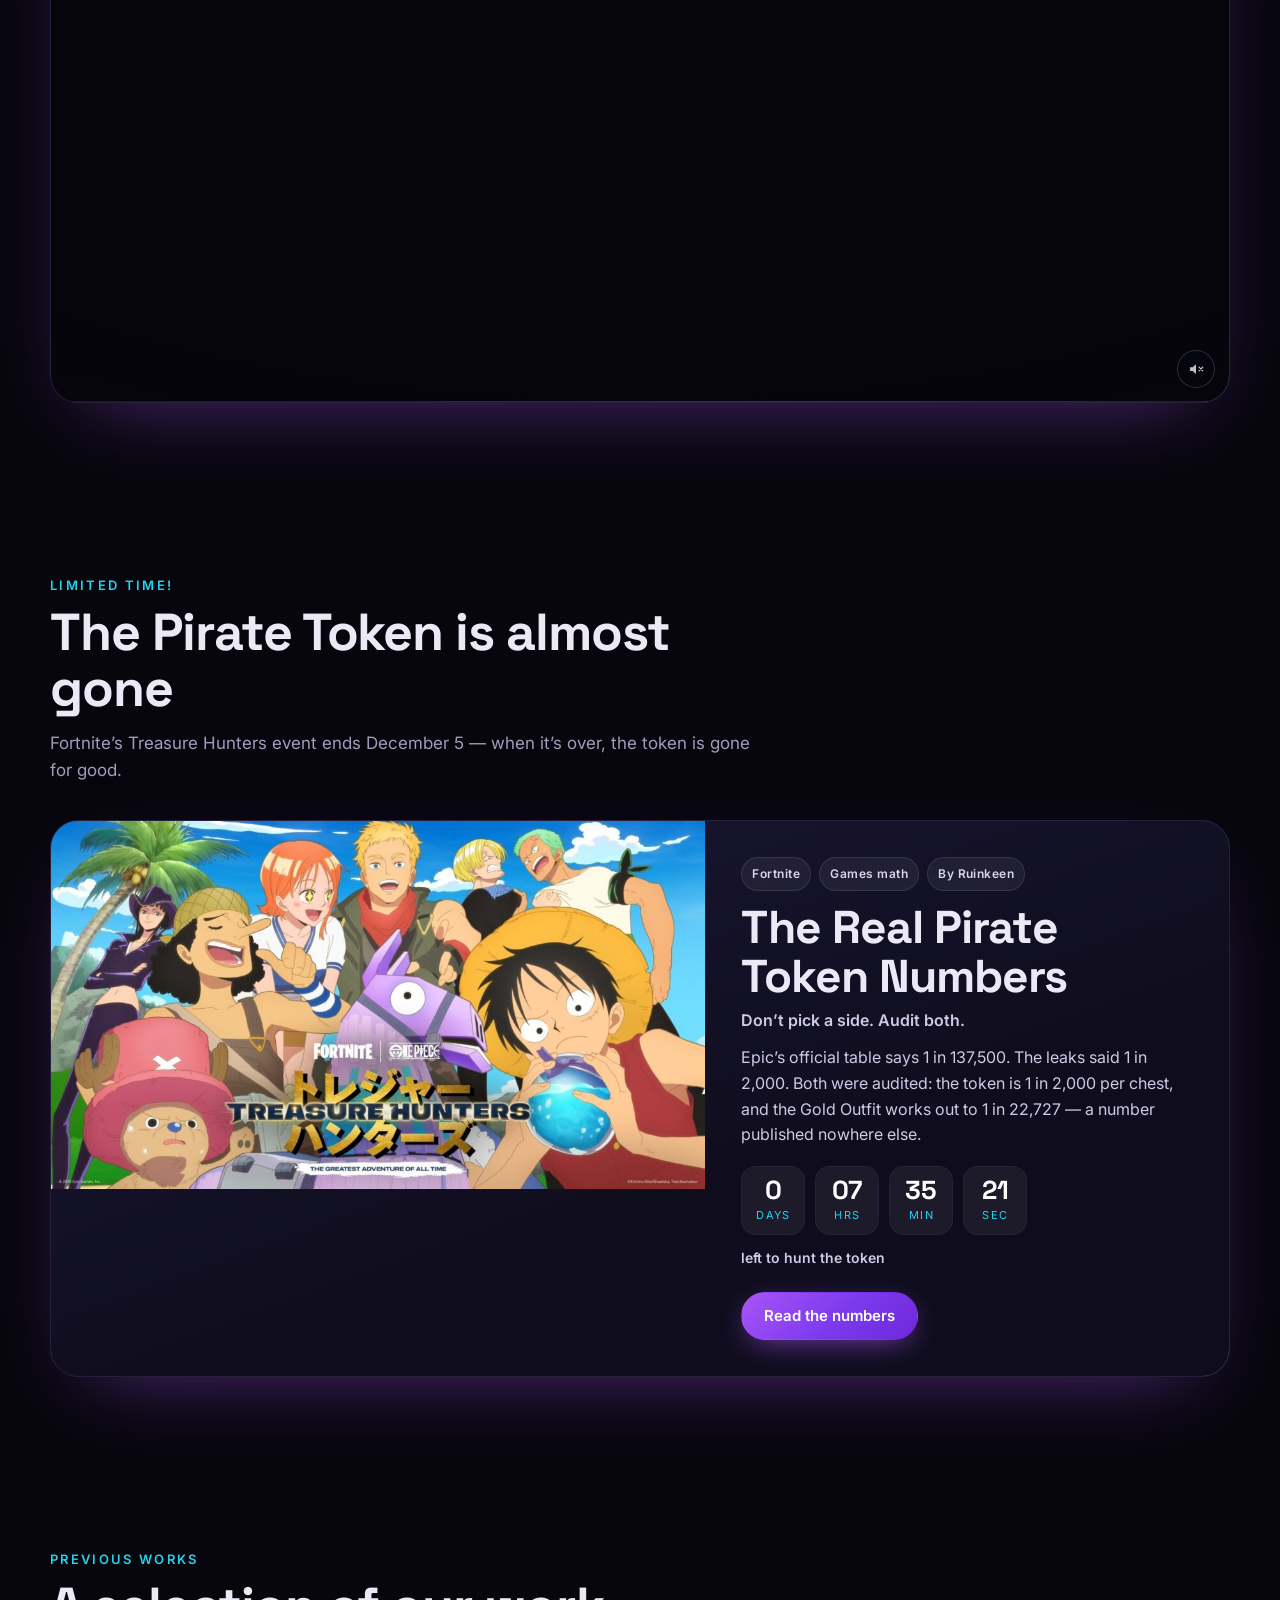
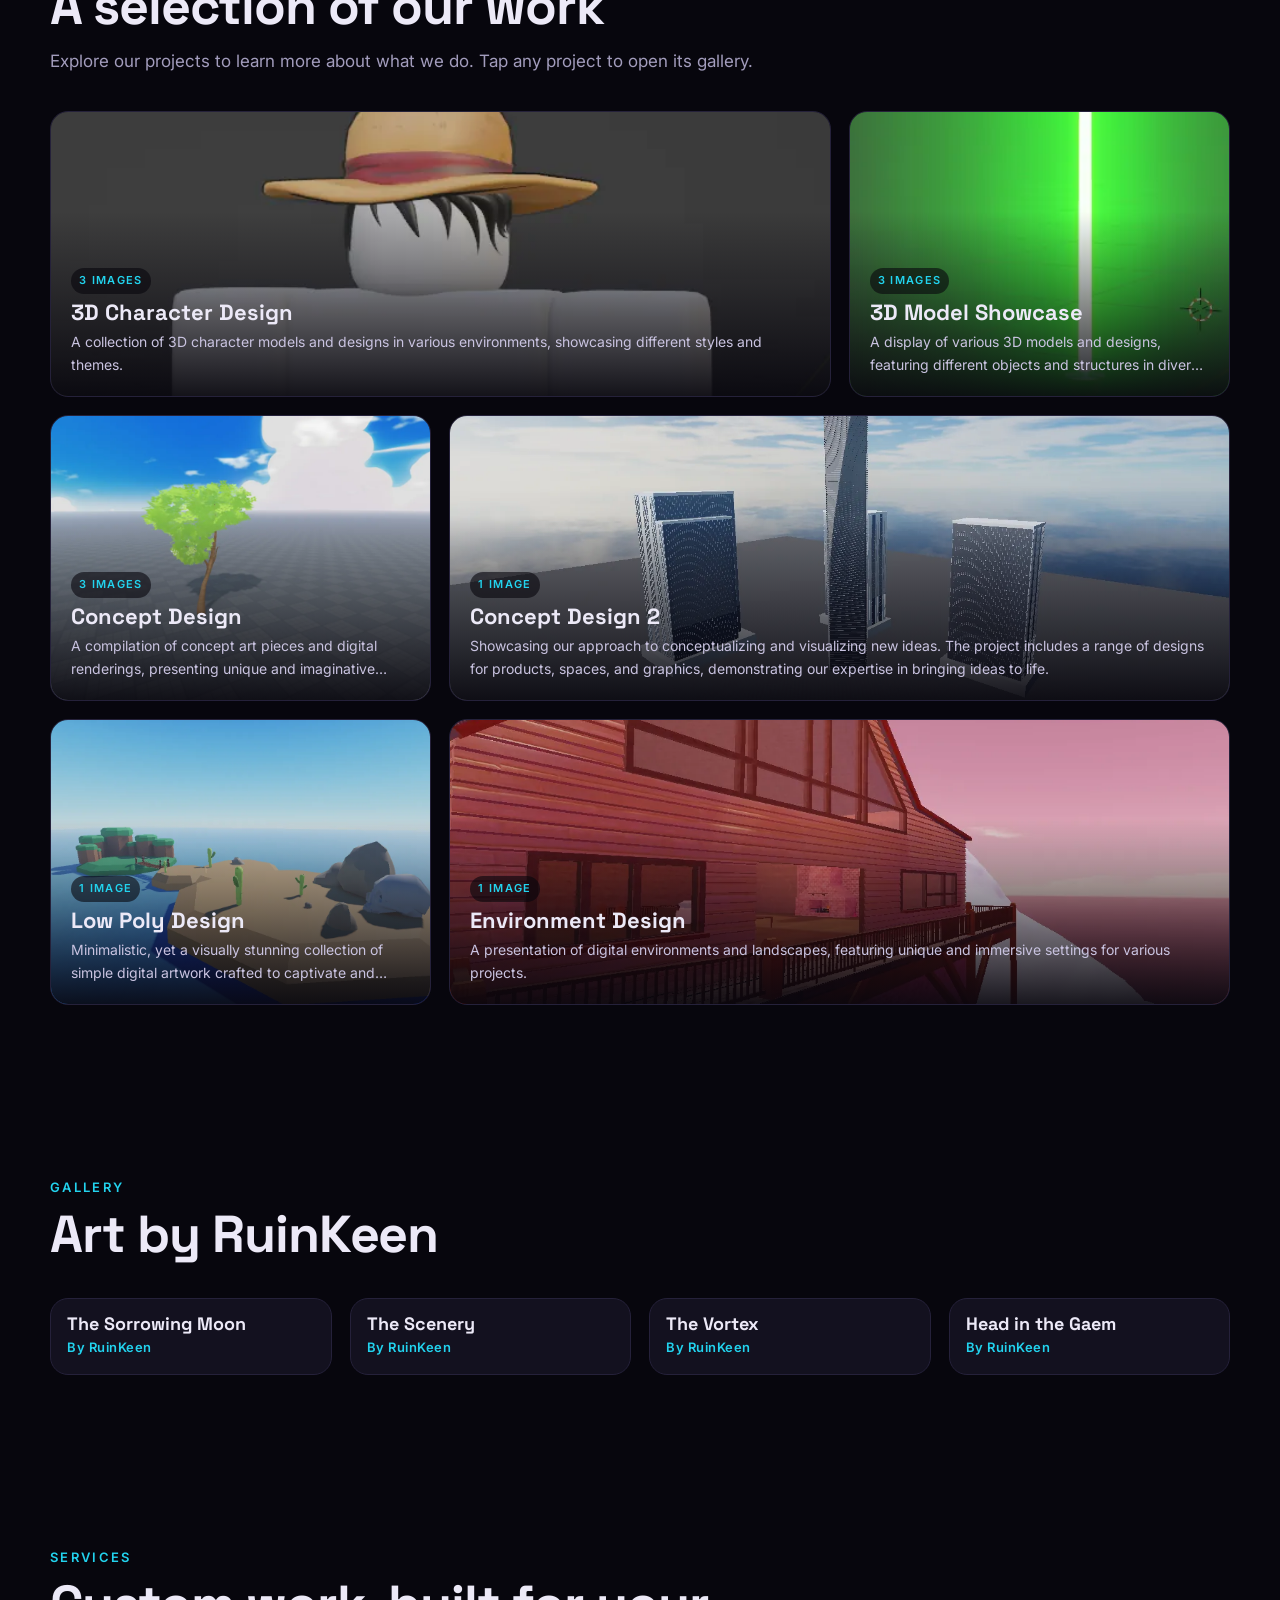
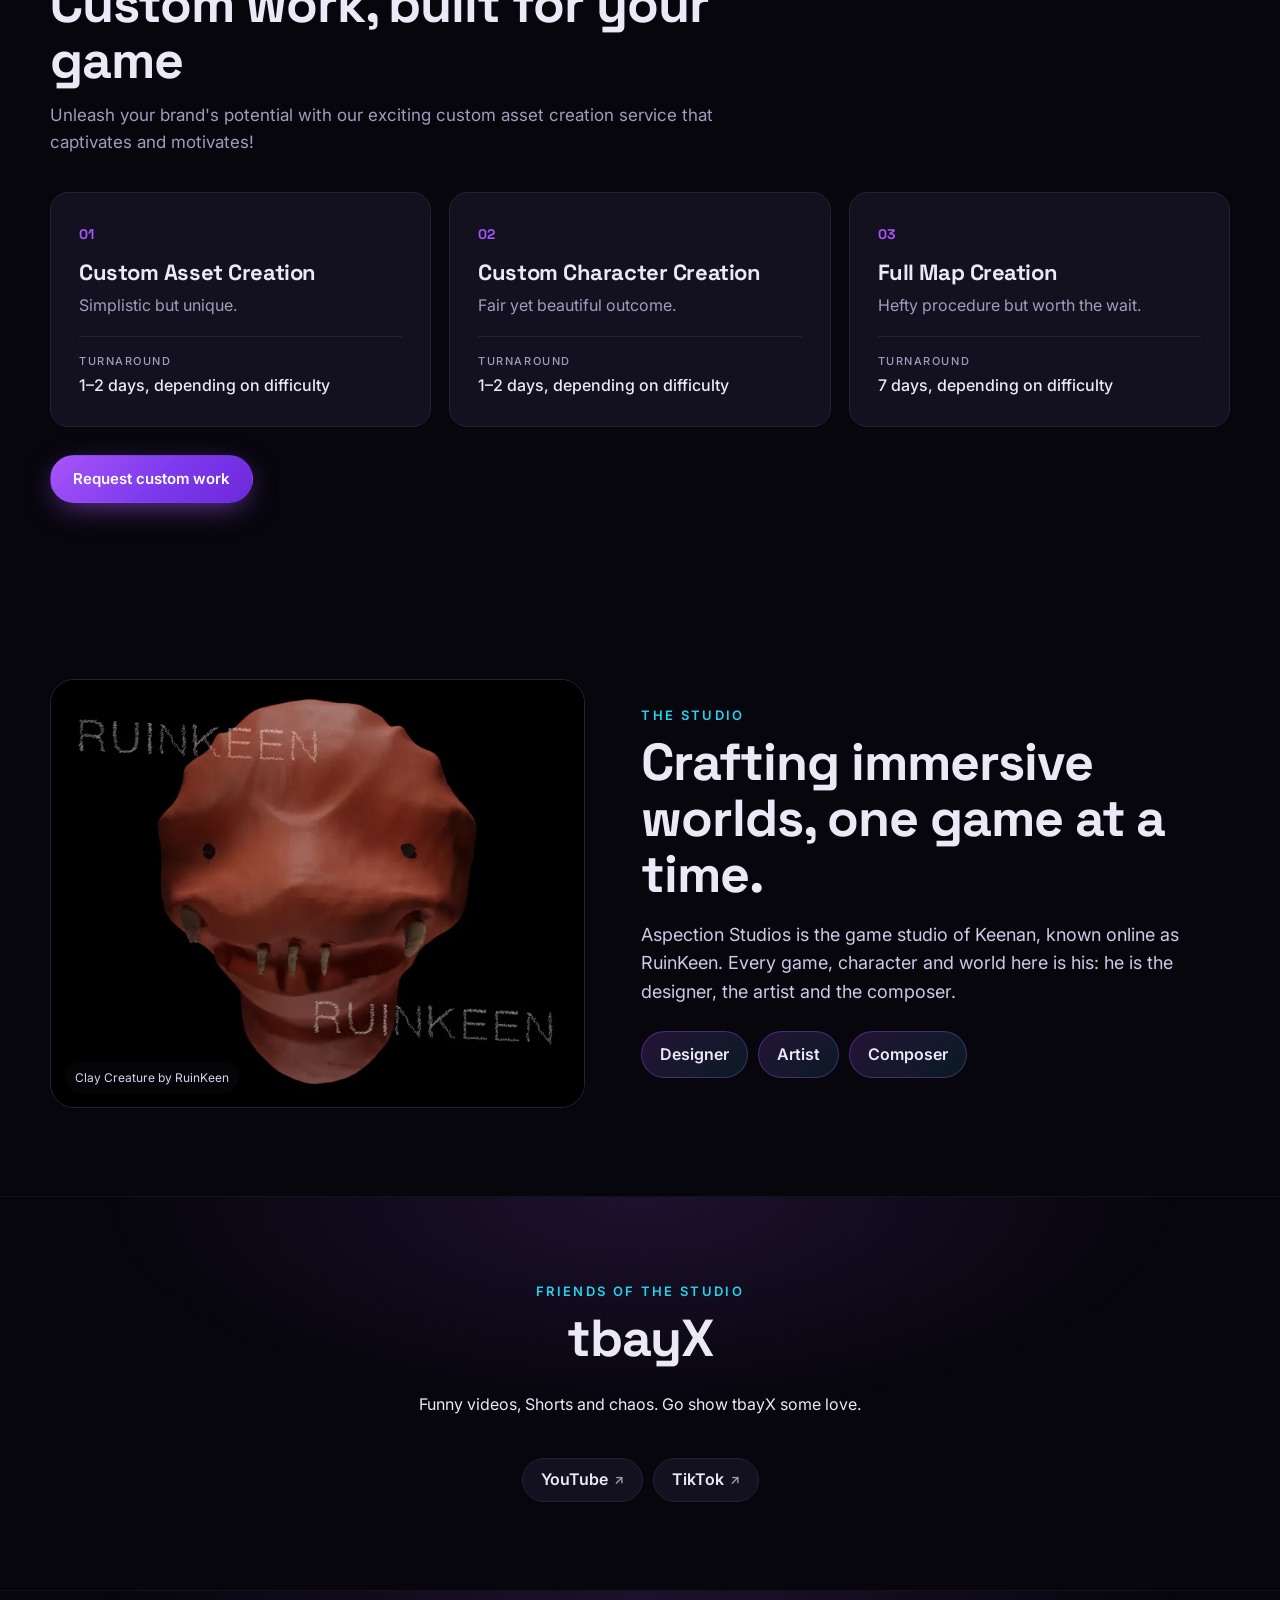
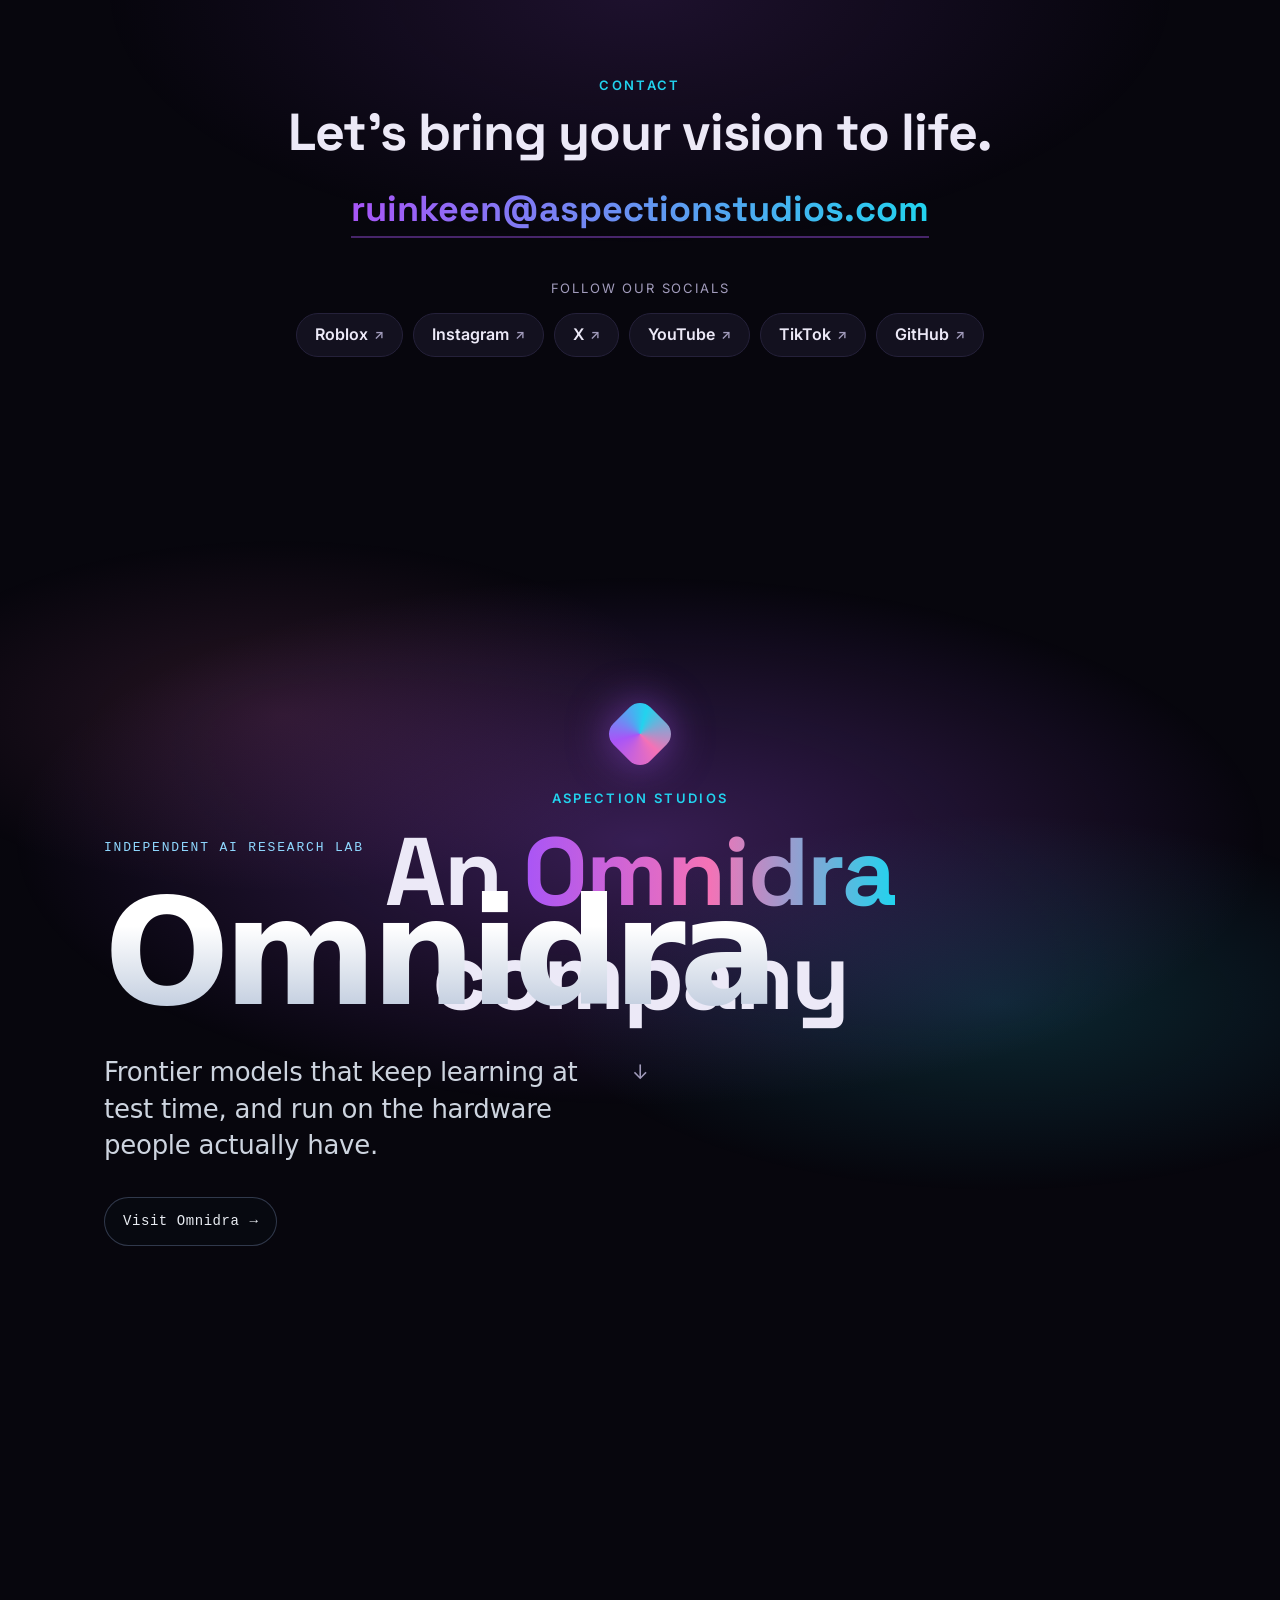
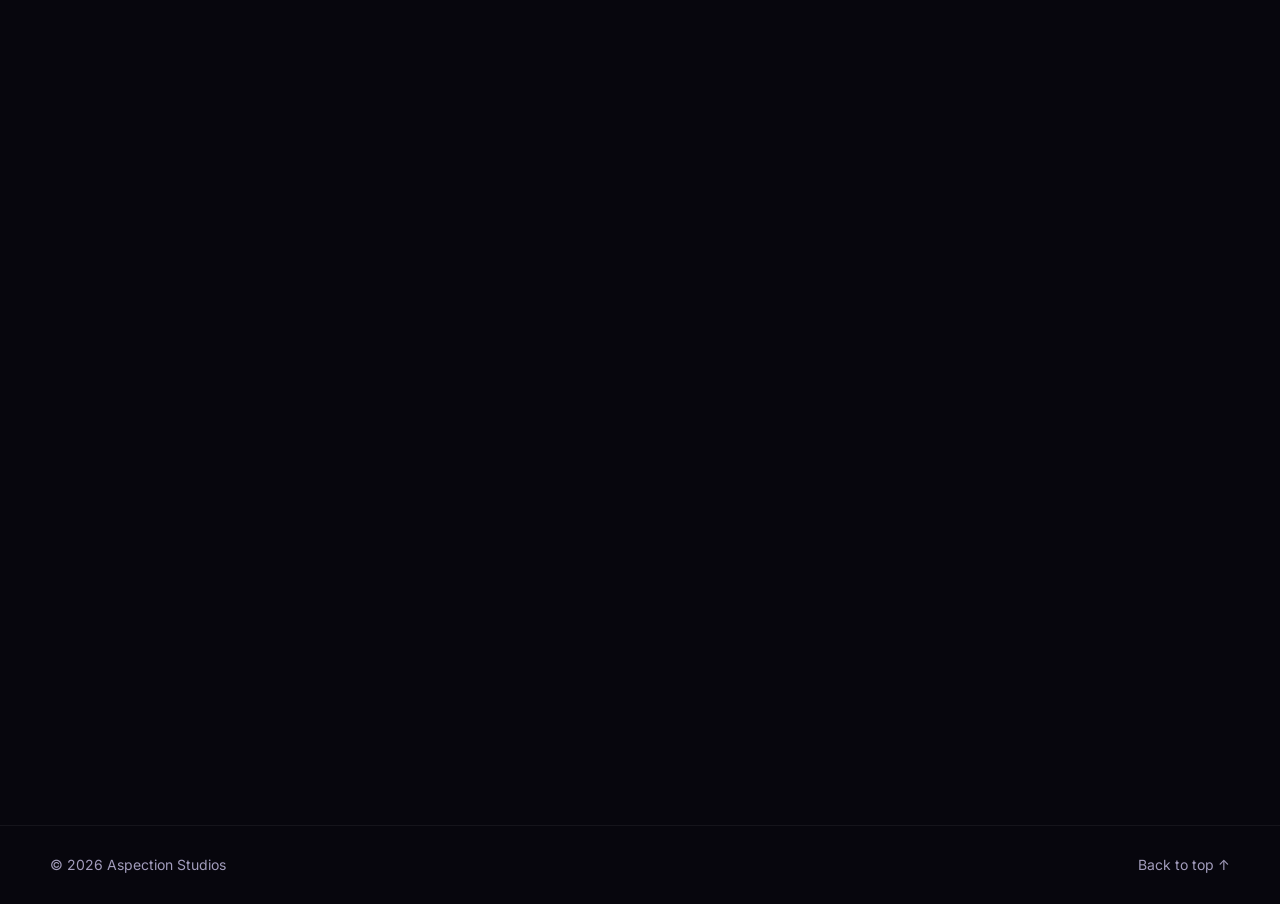
==== commit 412efa9e: "Add Tori support popup to index and pirate-token pages" ====
--- a/index.html
+++ b/index.html
@@ -237,5 +237,7 @@
   tick();
 })();
 </script>
+<script type="module" src="https://asktori.ai/cdn/tori-latest.js"></script>
+<tori-popup app-id="vDbGOPCx" agent-id="akqlgxgc"></tori-popup>
 </body>
 </html>
